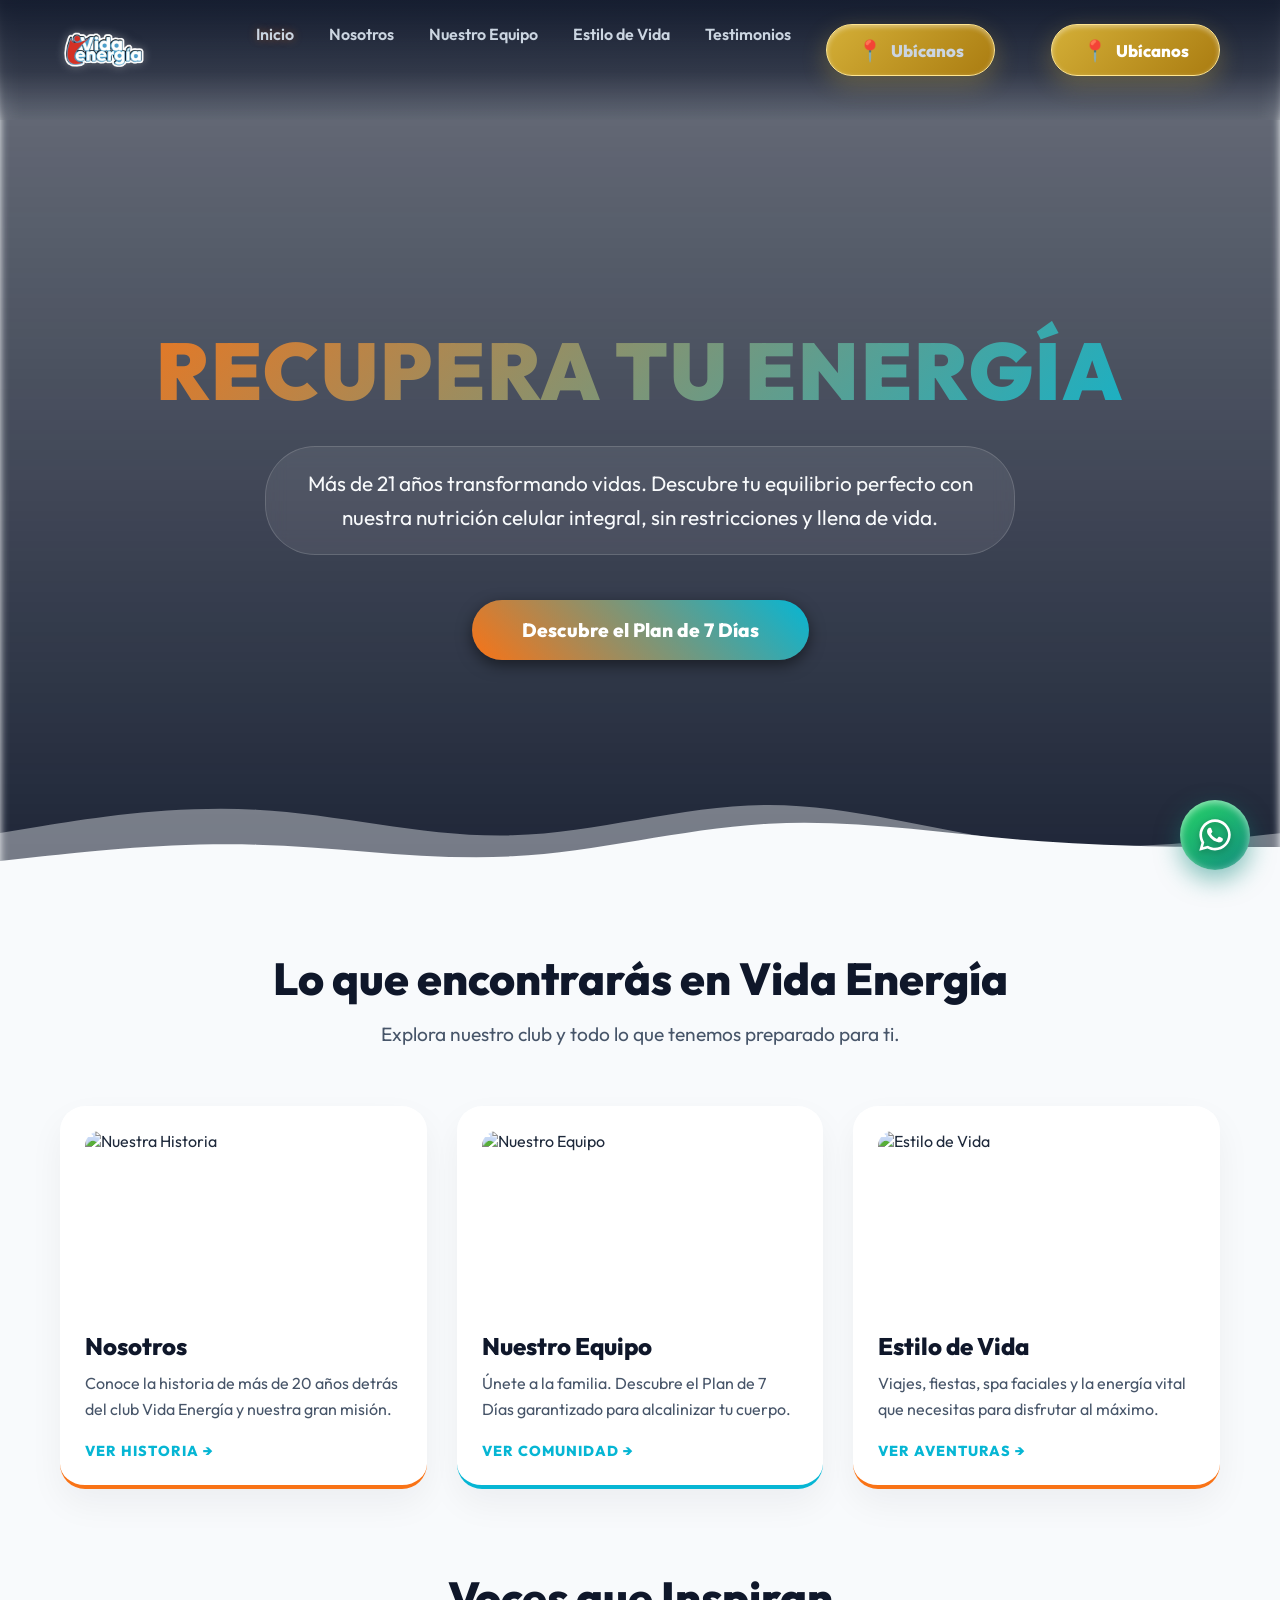
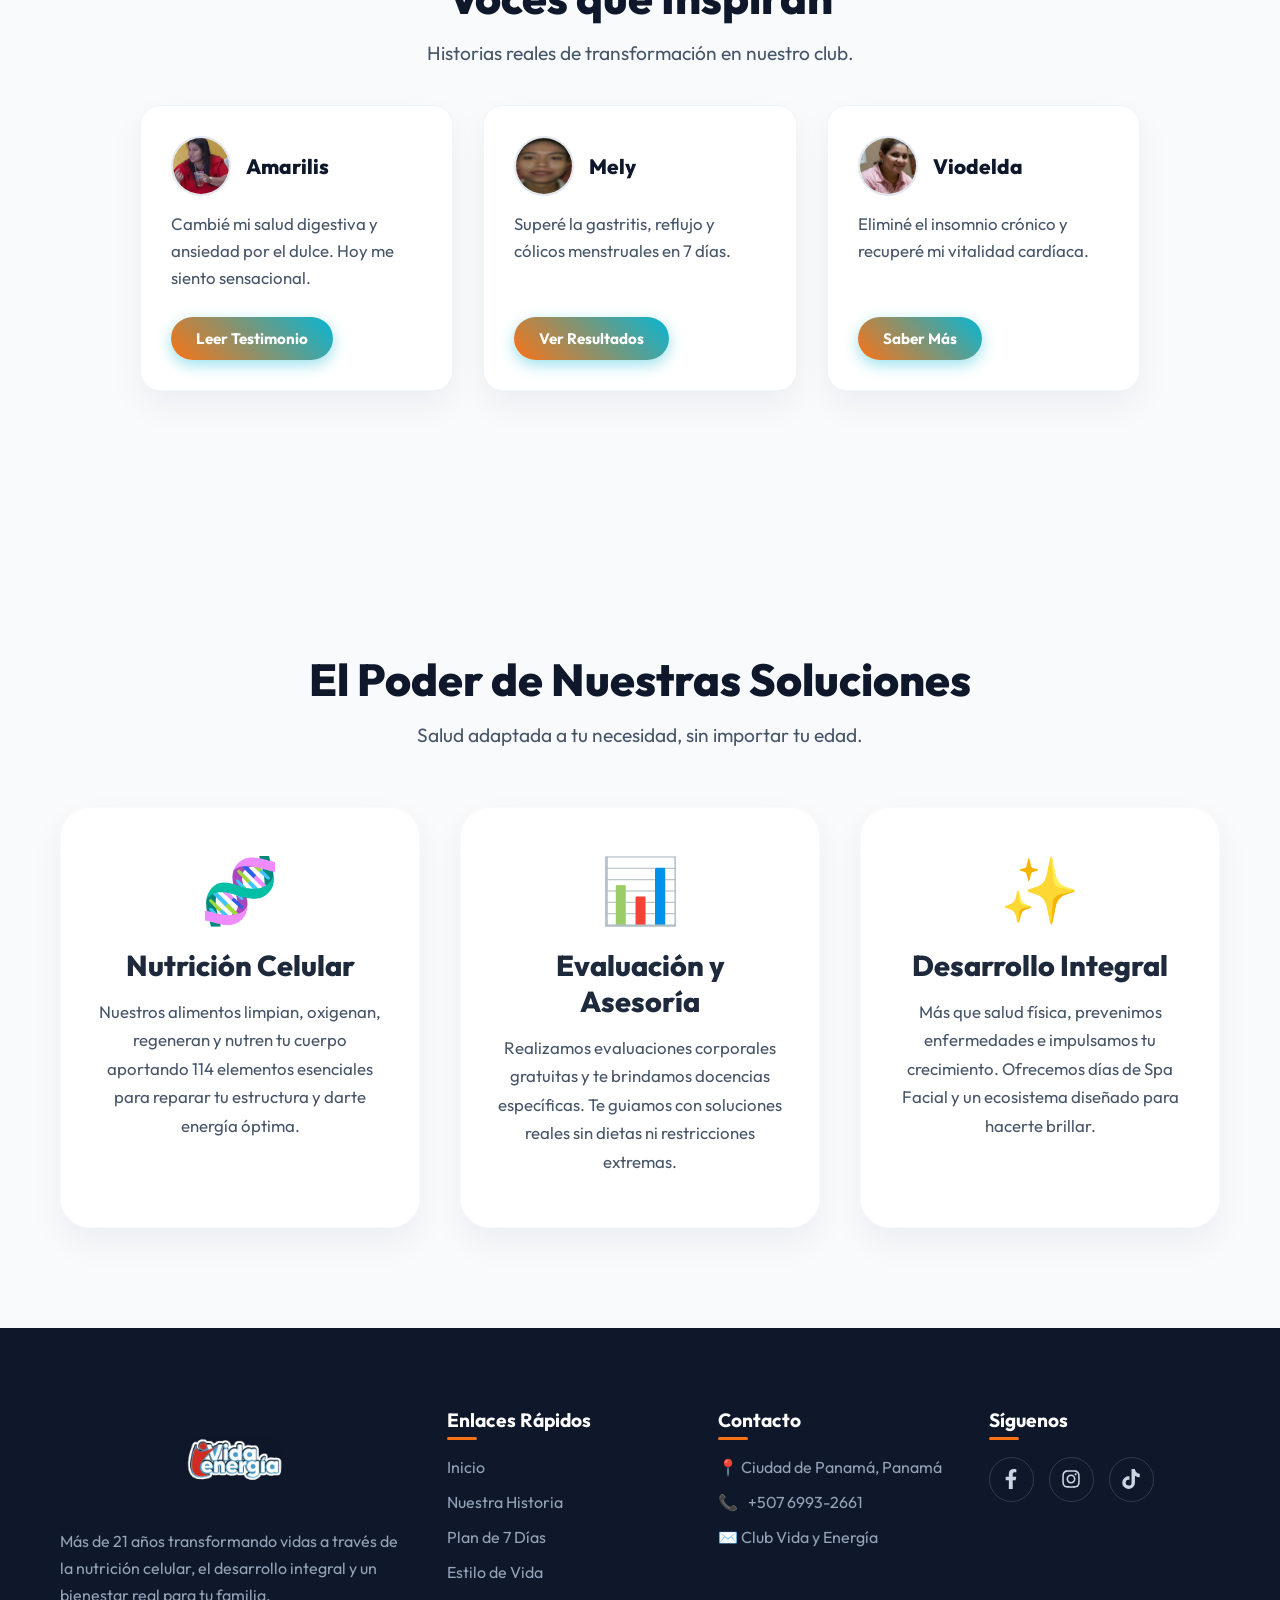
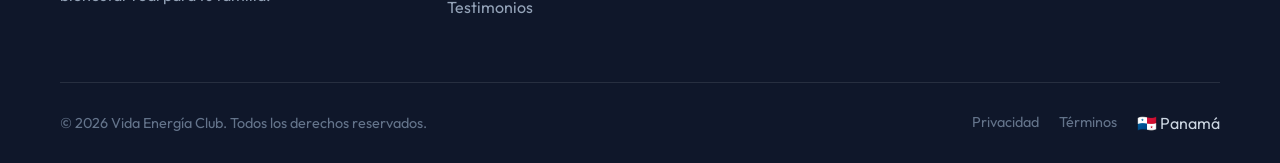
==== index.html @ af305f39 "Update index.html" ====
<!DOCTYPE html>
<html lang="es">
<head>
    <meta charset="UTF-8">
    <meta name="viewport" content="width=device-width, initial-scale=1.0">
    <title>Vida Energía | Tu Club de Bienestar</title>
    <link rel="icon" href="log.png" type="image/png">
    <link href="https://fonts.googleapis.com/css2?family=Outfit:wght@300;400;600;800;900&display=swap" rel="stylesheet">
    <link href="https://unpkg.com/aos@2.3.1/dist/aos.css" rel="stylesheet">
    <link rel="stylesheet" href="style.css">
</head>
<body>

    <div class="bubbles-container">
        <div class="bubble b-1"></div><div class="bubble b-2 coral"></div><div class="bubble b-3"></div><div class="bubble b-4"></div>
        <div class="bubble b-5 coral"></div><div class="bubble b-6"></div><div class="bubble b-7"></div><div class="bubble b-8 coral"></div>
        <div class="bubble b-9"></div><div class="bubble b-10"></div><div class="bubble b-11"></div><div class="bubble b-12 coral"></div>
    </div>

    <header data-aos="fade-down" data-aos-duration="800">
        <div class="container nav-wrapper">
            <div class="logo"><a href="index.html"><img src="log.png" alt="Vida Energía Logo"></a></div>
            
            <div class="hamburger-icon" id="hamburger-icon">
                <span></span>
                <span></span>
                <span></span>
            </div>

            <ul class="nav-links" id="nav-links">
                <li><a href="index.html" class="active-link">Inicio</a></li>
                <li><a href="nosotros.html">Nosotros</a></li>
                <li><a href="equipo.html">Nuestro Equipo</a></li>
                <li><a href="estilo-vida.html">Estilo de Vida</a></li>
                <li><a href="testimonios.html">Testimonios</a></li>
                
                <li class="ubicanos-mobile-item">
                    <a href="https://www.google.com/maps/search/?api=1&query=8.972268871128382,-79.53579805791989" class="btn-premium-map" target="_blank"><span class="pin-icon">📍</span> Ubícanos</a>
                </li>
            </ul>
            
            <div class="ubicanos-desktop-wrapper">
                <a href="https://www.google.com/maps/search/?api=1&query=8.972268871128382,-79.53579805791989" class="btn-premium-map" target="_blank"><span class="pin-icon">📍</span> Ubícanos</a>
            </div>
        </div>
    </header>

    <section class="hero">
        <div class="hero-bg bg-index"></div> 
        <div class="container" style="position: relative; z-index: 10;">
            <h1 data-aos="zoom-in" data-aos-duration="1200">Recupera Tu <span>Energía</span></h1>
            <p class="hero-subtitle">Más de 21 años transformando vidas. Descubre tu equilibrio perfecto con nuestra nutrición celular integral, sin restricciones y llena de vida.</p>
            <a href="equipo.html#plan-7-dias" class="btn-main" data-aos="fade-up" data-aos-delay="400">Descubre el Plan de 7 Días</a>
        </div>
        <div class="wave-divider">
            <svg viewBox="0 0 1440 320" preserveAspectRatio="none"><path fill="rgba(248, 250, 252, 0.4)" d="M0,160L48,144C96,128,192,96,288,106.7C384,117,480,171,576,165.3C672,160,768,96,864,96C960,96,1056,160,1152,181.3C1248,203,1344,181,1392,170.7L1440,160L1440,320L1392,320C1344,320,1248,320,1152,320C1056,320,960,320,864,320C768,320,672,320,576,320C480,320,384,320,288,320C192,320,96,320,48,320L0,320Z"></path><path class="wave-solid" d="M0,224L48,213.3C96,203,192,181,288,186.7C384,192,480,224,576,213.3C672,203,768,149,864,138.7C960,128,1056,160,1152,176C1248,192,1344,192,1392,192L1440,192L1440,320L1392,320C1344,320,1248,320,1152,320C1056,320,960,320,864,320C768,320,672,320,576,320C480,320,384,320,288,320C192,320,96,320,48,320L0,320Z"></path></svg>
        </div>
    </section>

    <section class="section-p content-layer watermark-section watermark-spa" style="padding-top: 50px;">
        <div class="container text-center">
            <h2 data-aos="fade-up" class="section-title">Lo que encontrarás en Vida Energía</h2>
            <p data-aos="fade-up" class="section-subtitle">Explora nuestro club y todo lo que tenemos preparado para ti.</p>
            
            <div class="previas-grid">
                <div class="previa-card" data-aos="fade-up" data-aos-delay="200">
                    <img src="https://images.unsplash.com/photo-1522071820081-009f0129c71c?q=80&w=600&auto=format&fit=crop" alt="Nuestra Historia">
                    <h3>Nosotros</h3>
                    <p>Conoce la historia de más de 20 años detrás del club Vida Energía y nuestra gran misión.</p>
                    <a href="nosotros.html">Ver Historia →</a>
                </div>
                <div class="previa-card" data-aos="fade-up" data-aos-delay="300">
                    <img src="https://images.unsplash.com/photo-1544367567-0f2fcb009e0b?q=80&w=600&auto=format&fit=crop" alt="Nuestro Equipo">
                    <h3>Nuestro Equipo</h3>
                    <p>Únete a la familia. Descubre el Plan de 7 Días garantizado para alcalinizar tu cuerpo.</p>
                    <a href="equipo.html">Ver Comunidad →</a>
                </div>
                <div class="previa-card" data-aos="fade-up" data-aos-delay="400">
                    <img src="https://images.unsplash.com/photo-1533130061792-64b345e4a833?q=80&w=600&auto=format&fit=crop" alt="Estilo de Vida">
                    <h3>Estilo de Vida</h3>
                    <p>Viajes, fiestas, spa faciales y la energía vital que necesitas para disfrutar al máximo.</p>
                    <a href="estilo-vida.html">Ver Aventuras →</a>
                </div>
            </div> 
            
            <div class="voces-section" style="margin-top: 80px;">
                <h2 data-aos="fade-up" class="section-title">Voces que Inspiran</h2>
                <p data-aos="fade-up" class="section-subtitle" style="margin-bottom: 40px;">Historias reales de transformación en nuestro club.</p>
                
                <div class="voces-grid">
                    <div class="voz-card" data-aos="fade-up" data-aos-delay="100">
                        <div class="voz-header">
                            <img src="Img/MareAnte.jpg" alt="Amarilis" class="voz-avatar">
                            <h4 class="voz-name">Amarilis</h4>
                        </div>
                        <p class="voz-quote">Cambié mi salud digestiva y ansiedad por el dulce. Hoy me siento sensacional.</p>
                        <a href="testimonios.html" class="btn-gradient">Leer Testimonio</a>
                    </div>

                    <div class="voz-card" data-aos="fade-up" data-aos-delay="200">
                        <div class="voz-header">
                            <img src="Img/MelyAnte.jpg" alt="Mely" class="voz-avatar">
                            <h4 class="voz-name">Mely</h4>
                        </div>
                        <p class="voz-quote">Superé la gastritis, reflujo y cólicos menstruales en 7 días.</p>
                        <a href="testimonios.html" class="btn-gradient">Ver Resultados</a>
                    </div>

                    <div class="voz-card" data-aos="fade-up" data-aos-delay="300">
                        <div class="voz-header">
                            <img src="Img/VioAnte.jpg" alt="Viodelda" class="voz-avatar">
                            <h4 class="voz-name">Viodelda</h4>
                        </div>
                        <p class="voz-quote">Eliminé el insomnio crónico y recuperé mi vitalidad cardíaca.</p>
                        <a href="testimonios.html" class="btn-gradient">Saber Más</a>
                    </div>
                </div>
            </div>
        </div>
    </section>

    <section id="servicios" class="section-p content-layer watermark-section watermark-community">
        <div class="container text-center">
            <h2 data-aos="fade-up" class="section-title">El Poder de Nuestras Soluciones</h2>
            <p data-aos="fade-up" class="section-subtitle">Salud adaptada a tu necesidad, sin importar tu edad.</p>
            <div class="services-grid">
                <div class="service-card" data-aos="fade-up" data-aos-delay="200"><div class="service-icon">🧬</div><h3>Nutrición Celular</h3><p>Nuestros alimentos limpian, oxigenan, regeneran y nutren tu cuerpo aportando 114 elementos esenciales para reparar tu estructura y darte energía óptima.</p></div>
                <div class="service-card" data-aos="fade-up" data-aos-delay="300"><div class="service-icon">📊</div><h3>Evaluación y Asesoría</h3><p>Realizamos evaluaciones corporales gratuitas y te brindamos docencias específicas. Te guiamos con soluciones reales sin dietas ni restricciones extremas.</p></div>
                <div class="service-card" data-aos="fade-up" data-aos-delay="400"><div class="service-icon">✨</div><h3>Desarrollo Integral</h3><p>Más que salud física, prevenimos enfermedades e impulsamos tu crecimiento. Ofrecemos días de Spa Facial y un ecosistema diseñado para hacerte brillar.</p></div>
            </div>
        </div>
    </section>

    <a href="https://wa.me/50769932661" class="whatsapp-float" target="_blank"><svg xmlns="http://www.w3.org/2000/svg" viewBox="0 0 448 512"><path d="M380.9 97.1C339 55.1 283.2 32 223.9 32c-122.4 0-222 99.6-222 222 0 39.1 10.2 77.3 29.6 111L0 480l117.7-30.9c32.4 17.7 68.9 27 106.1 27h.1c122.3 0 224.1-99.6 224.1-222 0-59.3-25.2-115-67.1-157zm-157 341.6c-33.2 0-65.7-8.9-94-25.7l-6.7-4-69.8 18.3L72 359.2l-4.4-7c-18.5-29.4-28.2-63.3-28.2-98.2 0-101.7 82.8-184.5 184.6-184.5 49.3 0 95.6 19.2 130.4 54.1 34.8 34.9 56.2 81.2 56.1 130.5 0 101.8-84.9 184.6-186.6 184.6zm101.2-138.2c-5.5-2.8-32.8-16.2-37.9-18-5.1-1.9-8.8-2.8-12.5 2.8-3.7 5.6-14.3 18-17.6 21.8-3.2 3.7-6.5 4.2-12 1.4-32.6-16.3-54-29.1-75.5-66-5.7-9.8 5.7-9.1 16.3-30.3 1.8-3.7 .9-6.9-.5-9.7-1.4-2.8-12.5-30.1-17.1-41.2-4.5-10.8-9.1-9.3-12.5-9.5-3.2-.2-6.9-.2-10.6-.2-3.7 0-9.7 1.4-14.8 6.9-5.1 5.6-19.4 19-19.4 46.3s19.9 53.7 22.7 57.4c2.8 3.7 39.1 59.7 94.8 83.8 35.2 15.2 49 16.5 66.6 13.9 10.7-1.6 32.8-13.4 37.4-26.4 4.6-13 4.6-24.1 3.2-26.4-1.3-2.5-5-3.9-10.5-6.6z"/></svg></a>
    
    <footer class="footer-premium">
        <div class="container">
            <div class="footer-grid">
                <div class="footer-brand"><img src="log.png" alt="Vida Energía Logo" class="footer-logo"><p>Más de 21 años transformando vidas a través de la nutrición celular, el desarrollo integral y un bienestar real para tu familia.</p></div>
                <div class="footer-links"><h4>Enlaces Rápidos</h4><ul><li><a href="index.html">Inicio</a></li><li><a href="nosotros.html">Nuestra Historia</a></li><li><a href="equipo.html">Plan de 7 Días</a></li><li><a href="estilo-vida.html">Estilo de Vida</a></li><li><a href="testimonios.html">Testimonios</a></li></ul></div>
                <div class="footer-contact"><h4>Contacto</h4><p>📍 Ciudad de Panamá, Panamá</p><p>📞 <a href="https://wa.me/50769932661" target="_blank">+507 6993-2661</a></p><p>✉️ Club Vida y Energía</p></div>
                <div class="footer-socials"><h4>Síguenos</h4>
                    <div class="social-container-mini">
                        <a href="https://www.facebook.com/profile.php?id=61579471792178" target="_blank" class="social-btn fb"><svg viewBox="0 0 320 512"><path d="M279.14 288l14.22-92.66h-88.91v-60.13c0-25.35 12.42-50.06 52.24-50.06h40.42V6.26S260.43 0 225.36 0c-73.22 0-121.08 44.38-121.08 124.72v70.62H22.89V288h81.39v224h100.17V288z"/></svg></a>
                        <a href="https://www.instagram.com/vidayenergiapty/" target="_blank" class="social-btn ig"><svg viewBox="0 0 448 512"><path d="M224.1 141c-63.6 0-114.9 51.3-114.9 114.9s51.3 114.9 114.9 114.9S339 319.5 339 255.9 287.7 141 224.1 141zm0 189.6c-41.1 0-74.7-33.5-74.7-74.7s33.5-74.7 74.7-74.7 74.7 33.5 74.7 74.7-33.6 74.7-74.7 74.7zm146.4-194.3c0 14.9-12 26.8-26.8 26.8-14.9 0-26.8-12-26.8-26.8s12-26.8 26.8-26.8 26.8 12 26.8 26.8zm76.1 27.2c-1.7-35.9-9.9-67.7-36.2-93.9-26.2-26.2-58-34.4-93.9-36.2-37-2.1-147.9-2.1-184.9 0-35.8 1.7-67.6 9.9-93.9 36.1s-34.4 58-36.2 93.9c-2.1 37-2.1 147.9 0 184.9 1.7 35.9 9.9 67.7 36.2 93.9s58 34.4 93.9 36.2c37 2.1 147.9 2.1 184.9 0 35.9-1.7 67.7-9.9 93.9-36.2 26.2-26.2 34.4-58 36.2-93.9 2.1-37 2.1-147.8 0-184.8zM398.8 388c-7.8 19.6-22.9 34.7-42.6 42.6-29.5 11.7-99.5 9-132.1 9s-102.7 2.6-132.1-9c-19.6-7.8-34.7-22.9-42.6-42.6-11.7-29.5-9-99.5-9-132.1s-2.6-102.7 9-132.1c7.8-19.6 22.9-34.7 42.6-42.6 29.5-11.7 99.5-9 132.1-9s102.7-2.6 132.1 9c19.6 7.8 34.7 22.9 42.6 42.6 11.7 29.5 9 99.5 9 132.1s2.7 102.7-9 132.1z"/></svg></a>
                        <a href="https://www.tiktok.com/@vida.y.energa?_r=1&_t=ZS-94f0y4UGZuC" target="_blank" class="social-btn tt"><svg viewBox="0 0 448 512"><path d="M448 209.9a210.1 210.1 0 0 1 -122.8-39.3V349.4A162.6 162.6 0 1 1 185 188.3V278.2a74.6 74.6 0 1 0 52.2 71.2V0l88 0a121.2 121.2 0 0 0 1.9 22.2h0A122.2 122.2 0 0 0 381 102.4a121.4 121.4 0 0 0 67 20.1z"/></svg></a>
                    </div>
                </div>
            </div>
            <div class="footer-bottom"><p>© 2026 Vida Energía Club. Todos los derechos reservados.</p><div class="footer-bottom-links"><a href="#">Privacidad</a><a href="#">Términos</a><span>🇵🇦 Panamá</span></div></div>
        </div>
    </footer>
    <script src="https://unpkg.com/aos@2.3.1/dist/aos.js"></script><script> AOS.init({ once: false, offset: 50, duration: 600, easing: 'ease-out-cubic' }); </script>
    
    <script>
        const hamburger = document.getElementById('hamburger-icon');
        const navLinks = document.getElementById('nav-links');
        if(hamburger && navLinks) {
            hamburger.addEventListener('click', () => {
                navLinks.classList.toggle('active');
                hamburger.classList.toggle('toggle');
            });
        }
    </script>
</body>
</html>
---- style.css ----
/* VARIABLES PREMIUM */
:root {
    --brand-red: #F97316; 
    --brand-blue: #06B6D4; 
    --dark-bg: #0F172A; 
    --text-main: #1E293B; 
    --text-light: #475569; 
    --bg-soft: #F8FAFC; 
    --shadow-card: 0 15px 35px rgba(15, 23, 42, 0.05); 
}

* { margin: 0; padding: 0; box-sizing: border-box; font-family: 'Outfit', sans-serif; }
body { color: var(--text-main); background-color: var(--bg-soft); overflow-x: hidden; position: relative; }
a { text-decoration: none; transition: 0.3s ease; }

.container { max-width: 1200px; margin: 0 auto; padding: 0 20px; width: 100%; }
.section-p { padding: 100px 0; }
.text-center { text-align: center; }

/* HEADER ATMOSFÉRICO */
header { background: linear-gradient(to bottom, rgba(15, 23, 42, 0.95) 0%, rgba(15, 23, 42, 0.6) 60%, transparent 100%); backdrop-filter: blur(8px); position: fixed; top: 0; width: 100%; z-index: 1000; border: none; padding-bottom: 20px; }
.nav-wrapper { display: flex; justify-content: space-between; align-items: center; height: 100px; } 
.logo img { height: 85px; object-fit: contain; filter: drop-shadow(0px 0px 5px rgba(255,255,255,0.3)); } 
.nav-links { display: flex; gap: 35px; list-style: none; font-weight: 600; color: #cbd5e1; } 
.nav-links a { color: #cbd5e1; transition: color 0.3s; }
.nav-links a:hover, .active-link { color: var(--brand-red); text-shadow: 0 0 10px rgba(249, 115, 22, 0.4); }

/* BOTONES */
.btn-premium-map { background: linear-gradient(135deg, #D4AF37, #AA7C11, #D4AF37); background-size: 200% 200%; color: white; padding: 12px 30px; border-radius: 50px; font-weight: 800; font-size: 1.05rem; display: flex; align-items: center; gap: 8px; box-shadow: 0 8px 25px rgba(212, 175, 55, 0.3), inset 0 2px 5px rgba(255,255,255,0.4); border: 1px solid #ffe58f; transition: all 0.4s ease; animation: gold-shimmer 4s infinite alternate; }
@keyframes gold-shimmer { 0% { background-position: 0% 50%; } 100% { background-position: 100% 50%; } }
.btn-premium-map:hover { transform: scale(1.05) translateY(-3px); box-shadow: 0 15px 35px rgba(212, 175, 55, 0.5), inset 0 2px 5px rgba(255,255,255,0.6); }
.pin-icon { font-size: 1.3rem; animation: bounce-pin 1.5s infinite ease-in-out; }
@keyframes bounce-pin { 0%, 100% { transform: translateY(0); } 50% { transform: translateY(-4px); } }

.btn-main { padding: 18px 50px; background: linear-gradient(45deg, var(--brand-red), var(--brand-blue)); border: none; border-radius: 50px; color: white; font-size: 1.2rem; font-weight: 800; transition: all 0.4s ease; box-shadow: 0 5px 15px rgba(0,0,0,0.5); display: inline-block; cursor: pointer; }
.btn-main:hover { transform: scale(1.1) translateY(-5px); box-shadow: 0 10px 30px rgba(249, 115, 22, 0.5); letter-spacing: 1px; }

/* HERO FULL SCREEN (100VH) */
.hero { position: relative; min-height: 100vh; overflow: hidden; display: flex; flex-direction: column; justify-content: center; align-items: center; text-align: center; padding: 20px; padding-top: 100px; }
.hero-bg { position: absolute; top: -15px; left: -15px; width: calc(100% + 30px); height: calc(100% + 30px); z-index: 2; background-size: cover; background-position: center; background-attachment: fixed; filter: blur(4px); }
.bg-index { background-image: linear-gradient(rgba(15, 23, 42, 0.6), rgba(15, 23, 42, 0.95)), url('https://images.unsplash.com/photo-1506126613408-eca07ce68773?q=80&w=2000&auto=format&fit=crop'); }
.bg-nosotros { background-image: linear-gradient(rgba(15, 23, 42, 0.75), rgba(15, 23, 42, 0.95)), url('https://images.unsplash.com/photo-1522071820081-009f0129c71c?q=80&w=2000&auto=format&fit=crop'); }
.bg-equipo { background-image: linear-gradient(rgba(15, 23, 42, 0.75), rgba(15, 23, 42, 0.95)), url('https://images.unsplash.com/photo-1544367567-0f2fcb009e0b?q=80&w=2000&auto=format&fit=crop'); }
.bg-testimonios { background-image: linear-gradient(rgba(15, 23, 42, 0.75), rgba(15, 23, 42, 0.95)), url('https://images.unsplash.com/photo-1511632765486-a01980e01a18?q=80&w=2000&auto=format&fit=crop'); }
.bg-estilo { background-image: linear-gradient(rgba(15, 23, 42, 0.7), rgba(15, 23, 42, 0.95)), url('https://images.unsplash.com/photo-1533130061792-64b345e4a833?q=80&w=2000&auto=format&fit=crop'); }

.wave-divider { position: absolute; bottom: -1px; left: 0; width: 100%; overflow: hidden; line-height: 0; z-index: 4; }
.wave-divider svg { position: relative; display: block; width: calc(100% + 1.3px); height: 140px; transform: translateY(2px); }
.wave-solid { fill: var(--bg-soft); }

/* ACUARIO CONTINUO */
.bubbles-container { position: fixed; top: 0; left: 0; width: 100%; height: 100%; z-index: 5; pointer-events: none; overflow: hidden; }
.bubble { position: absolute; bottom: -150px; border-radius: 50%; border: 2px solid rgba(255, 255, 255, 0.3); background: radial-gradient(circle at 30% 30%, rgba(255,255,255,0.1), transparent); box-shadow: inset 0 0 15px rgba(255,255,255,0.15); backdrop-filter: blur(2px); animation: floatUp linear infinite; }
.bubble.coral { border-color: rgba(249, 115, 22, 0.4); }
@keyframes floatUp { 0% { transform: translateY(0) translateX(0); opacity: 0; } 10% { opacity: 1; } 90% { opacity: 1; } 100% { transform: translateY(-120vh) translateX(30px); opacity: 0; } }
.b-1 { width: 90px; height: 90px; left: 10%; animation-duration: 15s; } .b-2 { width: 40px; height: 40px; left: 25%; animation-duration: 12s; animation-delay: 2s; } .b-3 { width: 120px; height: 120px; left: 75%; animation-duration: 20s; animation-delay: 5s; } .b-4 { width: 60px; height: 60px; left: 85%; animation-duration: 18s; animation-delay: 1s; } .b-5 { width: 30px; height: 30px; left: 45%; animation-duration: 10s; animation-delay: 7s; } .b-6 { width: 100px; height: 100px; left: 15%; animation-duration: 22s; animation-delay: 4s; } .b-7 { width: 50px; height: 50px; left: 60%; animation-duration: 14s; animation-delay: 9s; } .b-8 { width: 80px; height: 80px; left: 90%; animation-duration: 19s; animation-delay: 3s; } .b-9 { width: 70px; height: 70px; left: 35%; animation-duration: 16s; animation-delay: 11s; } .b-10 { width: 25px; height: 25px; left: 55%; animation-duration: 11s; animation-delay: 6s; } .b-11 { width: 110px; height: 110px; left: 5%; animation-duration: 25s; animation-delay: 13s; } .b-12 { width: 45px; height: 45px; left: 80%; animation-duration: 13s; animation-delay: 8s; }

.content-layer { position: relative; z-index: 10; }
.hero h1 { font-size: 5rem; text-transform: uppercase; letter-spacing: 2px; margin-bottom: 25px; font-weight: 900; background: linear-gradient(-45deg, #FFFFFF, #e2e8f0, var(--brand-blue), var(--brand-red)); background-size: 300% 300%; -webkit-background-clip: text; background-clip: text; color: transparent; animation: shimmer-text 6s ease infinite; }
@keyframes shimmer-text { 0% { background-position: 0% 50%; } 50% { background-position: 100% 50%; } 100% { background-position: 0% 50%; } }
.hero-subtitle { font-size: 1.3rem; color: #f8fafc; margin-bottom: 45px; max-width: 750px; margin-left: auto; margin-right: auto; background: rgba(255,255,255,0.08); padding: 20px 35px; border-radius: 50px; border: 1px solid rgba(255,255,255,0.15); backdrop-filter: blur(10px); line-height: 1.6; }

/* WATERMARKS */
.watermark-section { position: relative; overflow: hidden; }
.watermark-section::before { content: ""; position: absolute; top: 0; left: 0; right: 0; bottom: 0; background-repeat: no-repeat; background-position: center center; background-size: 60%; opacity: 0.05; z-index: 1; pointer-events: none; }
.watermark-community::before { background-image: url('Img/fondo-comunidad.png'); }
.watermark-spa::before { background-image: url('Img/fondo-spa.png'); }
.watermark-equipo::before { background-image: url('Img/fondo-equipo.png'); }
.watermark-section .container { position: relative; z-index: 15; }

/* SERVICIOS */
.section-title { font-size: 2.8rem; font-weight: 800; color: #0F172A; margin-bottom: 15px; }
.section-subtitle { font-size: 1.2rem; color: var(--text-light); margin-bottom: 60px; font-weight: 400; }
.services-grid { display: grid; grid-template-columns: repeat(auto-fit, minmax(320px, 1fr)); gap: 40px; }
.service-card { background: rgba(255, 255, 255, 0.98); border-radius: 30px; padding: 50px 35px; box-shadow: var(--shadow-card); position: relative; overflow: hidden; border: 1px solid rgba(0,0,0,0.02); transition: all 0.5s ease; }
.service-card:hover { transform: translateY(-15px); box-shadow: 0 25px 50px rgba(6, 182, 212, 0.15); border-bottom: 4px solid var(--brand-blue); }
.service-icon { font-size: 4rem; margin-bottom: 25px; transition: transform 0.5s ease; display: inline-block; line-height: 1; }
.service-card:hover .service-icon { transform: scale(1.2) rotate(5deg); }
.service-card h3 { font-size: 1.8rem; margin-bottom: 15px; color: #1E293B; font-weight: 800; }
.service-card p { color: var(--text-light); font-size: 1.05rem; line-height: 1.7; }

/* =========================================
   NUEVO: PREVISUALIZACIÓN DE PÁGINAS (INDEX)
   ========================================= */
.previas-grid { display: grid; grid-template-columns: repeat(auto-fit, minmax(280px, 1fr)); gap: 30px; margin-top: 40px; }
.previa-card { background: rgba(255, 255, 255, 0.98); border-radius: 25px; padding: 25px; box-shadow: var(--shadow-card); transition: all 0.4s ease; text-align: left; display: flex; flex-direction: column; border-bottom: 4px solid var(--brand-red); }
.previa-card:nth-child(even) { border-bottom-color: var(--brand-blue); }
.previa-card:hover { transform: translateY(-10px); box-shadow: 0 20px 40px rgba(249, 115, 22, 0.15); }
.previa-card img { width: 100%; height: 180px; object-fit: cover; border-radius: 15px; margin-bottom: 20px; transition: transform 0.4s; }
.previa-card:hover img { transform: scale(1.03); }
.previa-card h3 { font-size: 1.5rem; color: var(--dark-bg); font-weight: 800; margin-bottom: 10px; }
.previa-card p { color: var(--text-light); font-size: 1rem; line-height: 1.6; margin-bottom: 20px; flex-grow: 1; }
.previa-card a { display: inline-block; font-weight: 800; color: var(--brand-blue); text-transform: uppercase; font-size: 0.9rem; letter-spacing: 1px; transition: 0.3s; }
.previa-card a:hover { color: var(--brand-red); letter-spacing: 2px; }

/* =========================================
   NUEVO: VOCES QUE INSPIRAN (INDEX)
   ========================================= */
.voces-section { width: 100%; padding-bottom: 60px; }
.voces-grid { display: grid; grid-template-columns: repeat(auto-fit, minmax(280px, 1fr)); gap: 30px; max-width: 1000px; margin: 0 auto; }
.voz-card { background: white; border-radius: 20px; padding: 30px; box-shadow: var(--shadow-card); text-align: left; display: flex; flex-direction: column; transition: transform 0.3s; border: 1px solid #f1f5f9; }
.voz-card:hover { transform: translateY(-5px); box-shadow: 0 20px 40px rgba(0,0,0,0.08); }
.voz-header { display: flex; align-items: center; gap: 15px; margin-bottom: 15px; }
.voz-avatar { width: 60px; height: 60px; border-radius: 50%; object-fit: cover; object-position: top center; border: 2px solid #e2e8f0; }
.voz-name { font-size: 1.3rem; font-weight: 800; color: var(--dark-bg); margin: 0; }
.voz-quote { font-size: 1.05rem; color: var(--text-light); line-height: 1.6; flex-grow: 1; margin-bottom: 25px; }

/* Botón degradado estilo píldora */
.btn-gradient { display: inline-block; padding: 12px 25px; background: linear-gradient(45deg, #F97316, #06B6D4); color: white !important; font-weight: 700; font-size: 0.95rem; border-radius: 50px; text-align: center; box-shadow: 0 5px 15px rgba(6, 182, 212, 0.4); transition: all 0.3s; align-self: flex-start; }
.btn-gradient:hover { transform: scale(1.05); box-shadow: 0 8px 20px rgba(249, 115, 22, 0.5); }

/* PLAN 7 DÍAS */
.plan-7dias-card { background: white; border-radius: 30px; padding: 50px; box-shadow: 0 20px 50px rgba(6, 182, 212, 0.15); border-left: 8px solid var(--brand-blue); margin-bottom: 80px; position: relative; text-align: left; }
.plan-7dias-card h2 { font-size: 2.5rem; color: var(--dark-bg); margin: 15px 0 25px; font-weight: 900; }
.plan-7dias-card p { font-size: 1.15rem; color: var(--text-light); line-height: 1.8; margin-bottom: 20px; }
.plan-7dias-card p strong { color: var(--brand-red); font-weight: 800; }
.plan-benefits-grid { display: grid; grid-template-columns: repeat(auto-fit, minmax(280px, 1fr)); gap: 20px; margin: 30px 0; }
.benefit-item { background: var(--bg-soft); padding: 20px; border-radius: 15px; border: 1px solid #e2e8f0; font-weight: 700; color: var(--dark-bg); display: flex; align-items: center; gap: 10px; font-size: 1.05rem; }

/* TEXTOS NARRATIVOS */
.narrative-text { background: rgba(255, 255, 255, 0.9); padding: 50px; border-radius: 30px; box-shadow: var(--shadow-card); }
.narrative-text p { font-size: 1.2rem; color: var(--text-light); line-height: 1.8; margin-bottom: 25px; }
.narrative-text blockquote { font-size: 1.6rem; color: var(--brand-red); font-weight: 800; text-align: center; border-left: 5px solid var(--brand-red); padding-left: 20px; margin: 40px auto; max-width: 80%; }

/* GALERÍA DE VIDEOS */
.video-grid { display: grid; grid-template-columns: 1fr 1fr; gap: 40px; margin-top: 40px; }
.video-wrapper { background: white; border-radius: 30px; overflow: hidden; box-shadow: var(--shadow-card); border-bottom: 5px solid var(--brand-blue); transition: transform 0.4s ease; }
.video-wrapper:hover { transform: translateY(-10px); box-shadow: 0 20px 40px rgba(6, 182, 212, 0.2); }
.video-wrapper:nth-child(even) { border-bottom-color: var(--brand-red); }
.video-wrapper video, .video-wrapper iframe { width: 100%; height: 350px; object-fit: cover; display: block; border: none; background-color: #0F172A; }
.video-info { padding: 30px; text-align: left; }
.video-info h3 { font-size: 1.5rem; color: var(--dark-bg); margin-bottom: 10px; font-weight: 800;}
.video-info p { color: var(--text-light); font-size: 1.05rem; line-height: 1.6;}

/* TESTIMONIOS Y FOTOS */
.testimonials-list { display: flex; flex-direction: column; gap: 60px; max-width: 1000px; margin: 0 auto; }
.testimonial-horizontal-card { background: white; border-radius: 30px; padding: 60px; box-shadow: var(--shadow-card); border-top: 5px solid var(--brand-blue); position: relative; }
.testimonial-horizontal-card:nth-child(even) { border-top-color: var(--brand-red); }
.testi-text-content { margin-bottom: 30px; }
.testi-text-content h3 { font-size: 2.2rem; color: var(--dark-bg); margin: 15px 0 10px; font-weight: 900;}
.testi-text-content .quote { font-size: 1.15rem; color: var(--text-light); line-height: 1.8; font-style: italic; }
.badge { background: rgba(249, 115, 22, 0.1); color: var(--brand-red); padding: 8px 20px; border-radius: 30px; font-weight: 800; font-size: 0.9rem; text-transform: uppercase; letter-spacing: 1px; display: inline-block; margin-bottom: 10px;}

.testi-images-2 { display: grid; grid-template-columns: 1fr 1fr; gap: 30px; }
.photo-wrapper { position: relative; overflow: hidden; border-radius: 20px; box-shadow: 0 10px 25px rgba(0,0,0,0.1); }
.photo-label { position: absolute; top: 15px; left: 15px; background: rgba(255,255,255,0.95); color: var(--dark-bg); padding: 6px 18px; border-radius: 20px; font-weight: 800; font-size: 0.85rem; z-index: 2; box-shadow: 0 4px 10px rgba(0,0,0,0.15); text-transform: uppercase; }

.img-testi { display: block; width: 100%; max-width: 100%; height: 500px; object-fit: cover; object-position: top center; transition: transform 0.4s ease, filter 0.4s ease; }
.img-testi:hover { transform: scale(1.03); filter: contrast(1.05); }

.couple-text-grid { display: grid; grid-template-columns: 1fr 1fr; gap: 40px; }
.couple-text-grid .testi-text-content { display: flex; flex-direction: column; height: 100%; margin-bottom: 0; }
.couple-text-grid .testi-text-content .quote { flex-grow: 1; margin-bottom: 30px; }
.img-testi-wide { display: block; width: 100%; max-width: 100%; height: 600px; object-fit: cover; object-position: top center; transition: transform 0.4s ease, filter 0.4s ease; }
.img-testi-wide:hover { transform: scale(1.03); filter: contrast(1.05); }


/* DESPLEGABLES */
.mystery-card { background: white; border-radius: 20px; margin-bottom: 20px; box-shadow: var(--shadow-card); overflow: hidden; border-left: 5px solid var(--brand-blue); transition: all 0.4s cubic-bezier(0.175, 0.885, 0.32, 1.275); }
.mystery-card:hover { transform: translateX(10px); box-shadow: 0 15px 40px rgba(6, 182, 212, 0.2); }
.mystery-card[open] { border-left-color: var(--brand-red); background: #fffcfb; }
.mystery-card summary { padding: 25px; font-size: 1.3rem; font-weight: 800; color: var(--dark-bg); cursor: pointer; list-style: none; display: flex; justify-content: space-between; align-items: center; }
.mystery-card summary::-webkit-details-marker { display: none; }
.icon-plus { color: var(--brand-red); font-size: 1.5rem; transition: transform 0.3s ease; }
.mystery-card[open] summary .icon-plus { transform: rotate(45deg); color: var(--text-light); } 
.card-content { padding: 0 25px 25px; color: var(--text-light); font-size: 1.1rem; line-height: 1.7; text-align: left; animation: fadeInDown 0.5s ease-out; }

/* FOOTER CORPORATIVO Y SOCIALES */
.footer-premium { background-color: var(--dark-bg); color: #cbd5e1; padding: 80px 20px 30px; position: relative; z-index: 20; font-family: 'Outfit', sans-serif; }
.footer-grid { display: grid; grid-template-columns: 1.5fr 1fr 1fr 1fr; gap: 40px; margin-bottom: 50px; text-align: left; }
.footer-logo { height: 100px; width: 100px; border-radius: 50%; display: block; margin: 0 auto 20px auto; filter: none; }
.footer-brand p { font-size: 1rem; line-height: 1.7; color: #94a3b8; }
.footer-premium h4 { color: white; font-size: 1.2rem; font-weight: 700; margin-bottom: 25px; position: relative; display: inline-block; }
.footer-premium h4::after { content: ''; position: absolute; left: 0; bottom: -8px; width: 30px; height: 3px; background: var(--brand-red); border-radius: 5px; }

.footer-links ul { list-style: none; padding: 0; }
.footer-links li { margin-bottom: 15px; }
.footer-links a { color: #94a3b8; transition: all 0.3s ease; font-size: 1rem; display: inline-block; }
.footer-links a:hover { color: var(--brand-blue); transform: translateX(5px); }

.footer-contact p { margin-bottom: 15px; font-size: 1rem; color: #94a3b8; display: flex; align-items: center; gap: 10px; }
.footer-contact a { color: #94a3b8; transition: 0.3s; }
.footer-contact a:hover { color: var(--brand-blue); }

.social-container-mini { display: flex; gap: 15px; }
.social-btn { width: 45px; height: 45px; border-radius: 50%; border: 1px solid rgba(255,255,255,0.15); display: flex; align-items: center; justify-content: center; background: transparent; color: #cbd5e1; transition: all 0.4s cubic-bezier(0.175, 0.885, 0.32, 1.275); text-decoration: none; }
.social-btn svg { width: 20px; height: 20px; fill: currentColor; transition: all 0.4s ease; }
.social-btn.fb:hover { background: #1877F2; color: white; border-color: #1877F2; transform: translateY(-5px); box-shadow: 0 10px 20px rgba(24, 119, 242, 0.5); }
.social-btn.ig:hover { background: linear-gradient(45deg, #f09433 0%, #e6683c 25%, #dc2743 50%, #cc2366 75%, #bc1888 100%); color: white; border-color: transparent; transform: translateY(-5px); box-shadow: 0 10px 20px rgba(220, 39, 67, 0.5); }
.social-btn.tt:hover { background: white; color: black; border-color: white; transform: translateY(-5px); box-shadow: 0 10px 25px rgba(255, 255, 255, 0.6); }

.footer-bottom { border-top: 1px solid rgba(255,255,255,0.1); padding-top: 30px; display: flex; justify-content: space-between; align-items: center; flex-wrap: wrap; gap: 20px; }
.footer-bottom p { color: #64748b; font-size: 0.9rem; }
.footer-bottom-links { display: flex; gap: 20px; }
.footer-bottom-links a { color: #64748b; font-size: 0.9rem; transition: 0.3s; }
.footer-bottom-links a:hover { color: white; }

/* WHATSAPP PREMIUM 3D */
.whatsapp-float { position: fixed; bottom: 30px; right: 30px; background: linear-gradient(145deg, #25D366, #128C7E); color: white; width: 70px; height: 70px; border-radius: 50%; display: flex; align-items: center; justify-content: center; z-index: 1000; transition: all 0.4s cubic-bezier(0.175, 0.885, 0.32, 1.275); border: none; box-shadow: 0 10px 25px rgba(18, 140, 126, 0.5), inset 0 2px 8px rgba(255, 255, 255, 0.6); animation: wa-glow 3s infinite alternate; }
.whatsapp-float svg { width: 36px; height: 36px; fill: white; transition: all 0.4s; filter: drop-shadow(0 2px 3px rgba(0,0,0,0.3)); }
.whatsapp-float:hover { transform: translateY(-5px) scale(1.1); background: linear-gradient(145deg, #28E16D, #149D8D); box-shadow: 0 15px 35px rgba(37, 211, 102, 0.7), inset 0 4px 12px rgba(255, 255, 255, 0.8); }
@keyframes wa-glow { 0% { box-shadow: 0 10px 20px rgba(18, 140, 126, 0.4), inset 0 2px 5px rgba(255, 255, 255, 0.4); } 100% { box-shadow: 0 15px 40px rgba(37, 211, 102, 0.8), inset 0 4px 12px rgba(255, 255, 255, 0.7); } }

/* OPTIMIZACIÓN ESTRICTA PARA CELULARES */
@media (max-width: 768px) { 
    .hero h1 { font-size: 3rem; } .nav-links { display: none; } .services-grid { grid-template-columns: 1fr; } 
    .watermark-section::before { background-size: 100%; opacity: 0.03; }
    
    .previas-grid { grid-template-columns: 1fr; }
    .voces-grid { grid-template-columns: 1fr; }
    .cinematic-carousel-container { grid-template-columns: 1fr; }
    
    .video-grid { grid-template-columns: 1fr; } .video-wrapper video, .video-wrapper iframe { height: 250px; }
    .plan-7dias-card { padding: 30px; } .plan-7dias-card h2 { font-size: 2rem; }
    .testimonial-horizontal-card { padding: 30px; } .testi-images-2 { grid-template-columns: 1fr; } .img-testi { height: 450px; } .img-testi-wide { height: 450px; } .couple-text-grid { grid-template-columns: 1fr; gap: 40px; }
    .narrative-text { padding: 30px; } .narrative-text blockquote { max-width: 100%; font-size: 1.3rem; } 
    .bubble { border-width: 1px; } .b-1 { width: 50px; height: 50px; } 
    
    /* Footer en móvil */
    .footer-premium { padding-bottom: 100px; } .footer-grid { grid-template-columns: 1fr; gap: 30px; text-align: center; } .footer-premium h4::after { left: 50%; transform: translateX(-50%); } .footer-contact p { justify-content: center; } .social-container-mini { justify-content: center; } .footer-bottom { flex-direction: column; text-align: center; justify-content: center; } .footer-bottom-links { justify-content: center; flex-wrap: wrap; }
    .whatsapp-float { width: 60px; height: 60px; bottom: 20px; right: 20px; } .whatsapp-float svg { width: 32px; height: 32px; } 
}
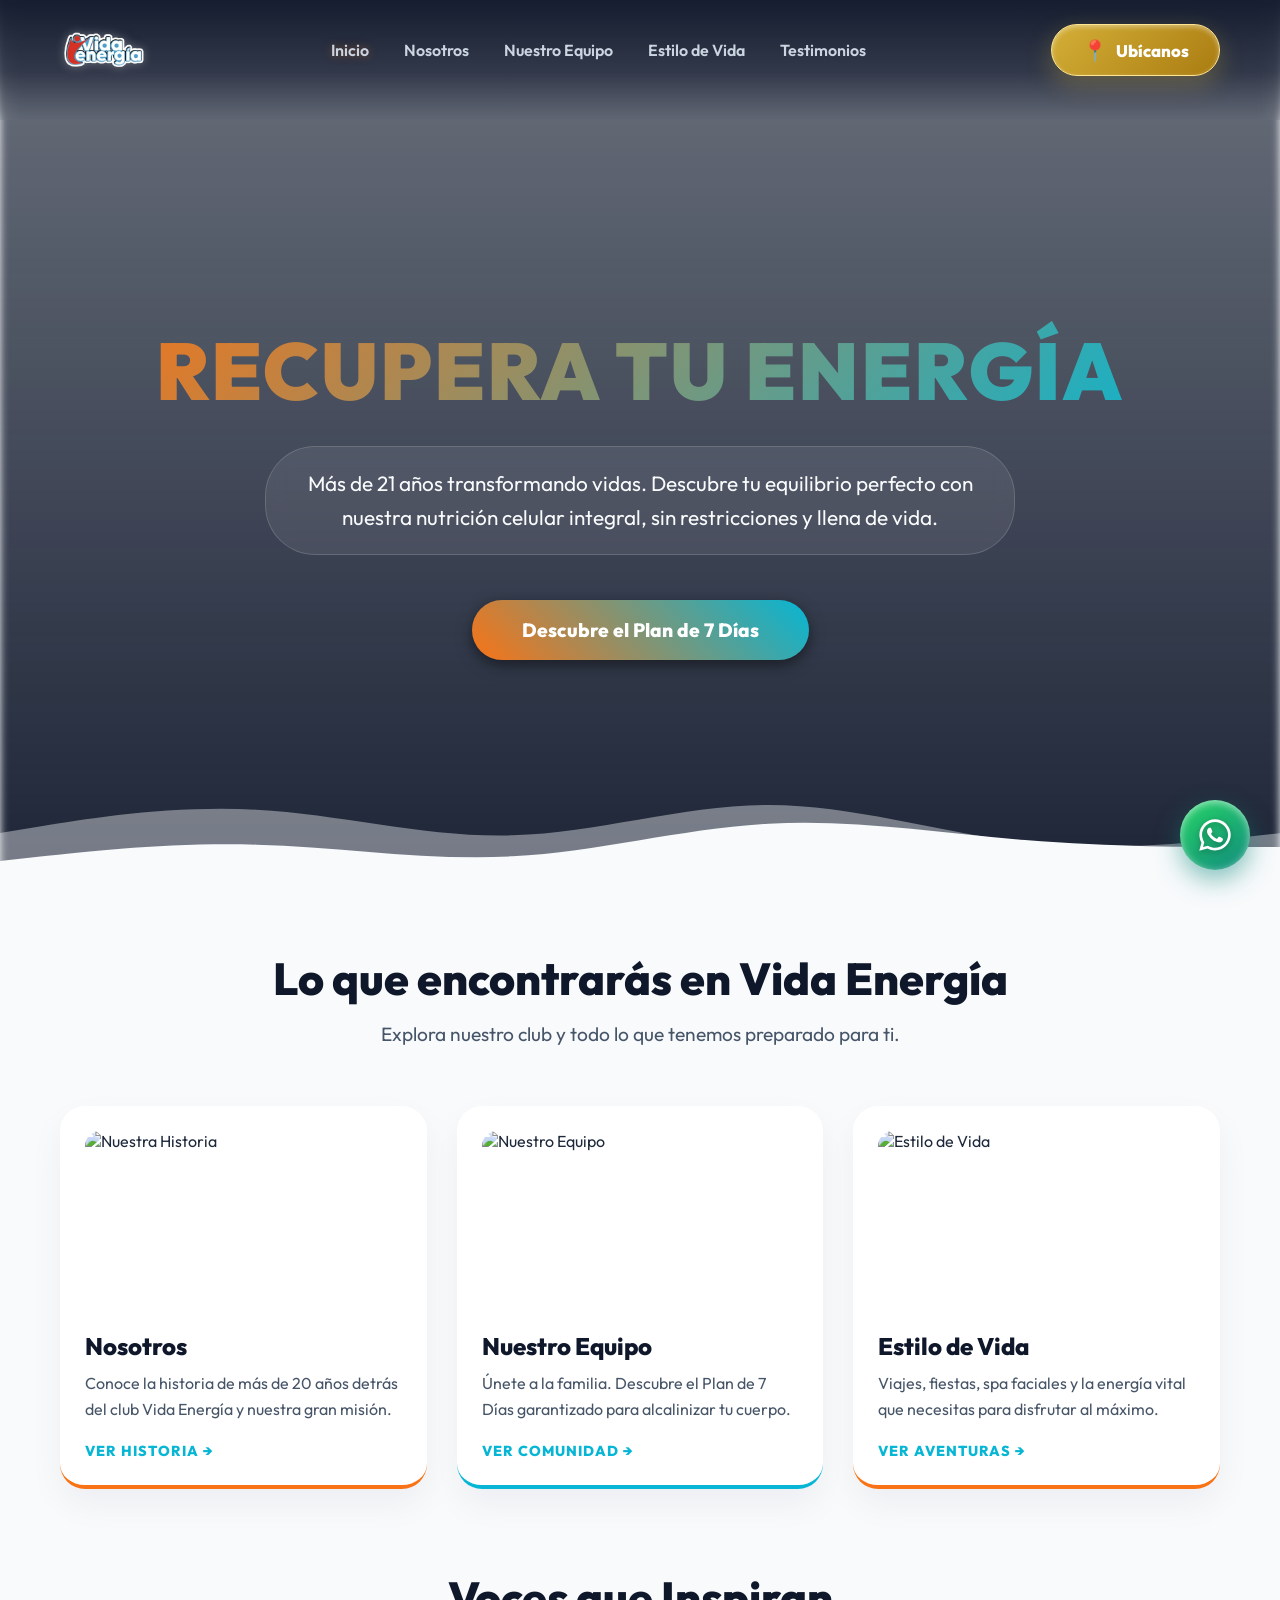
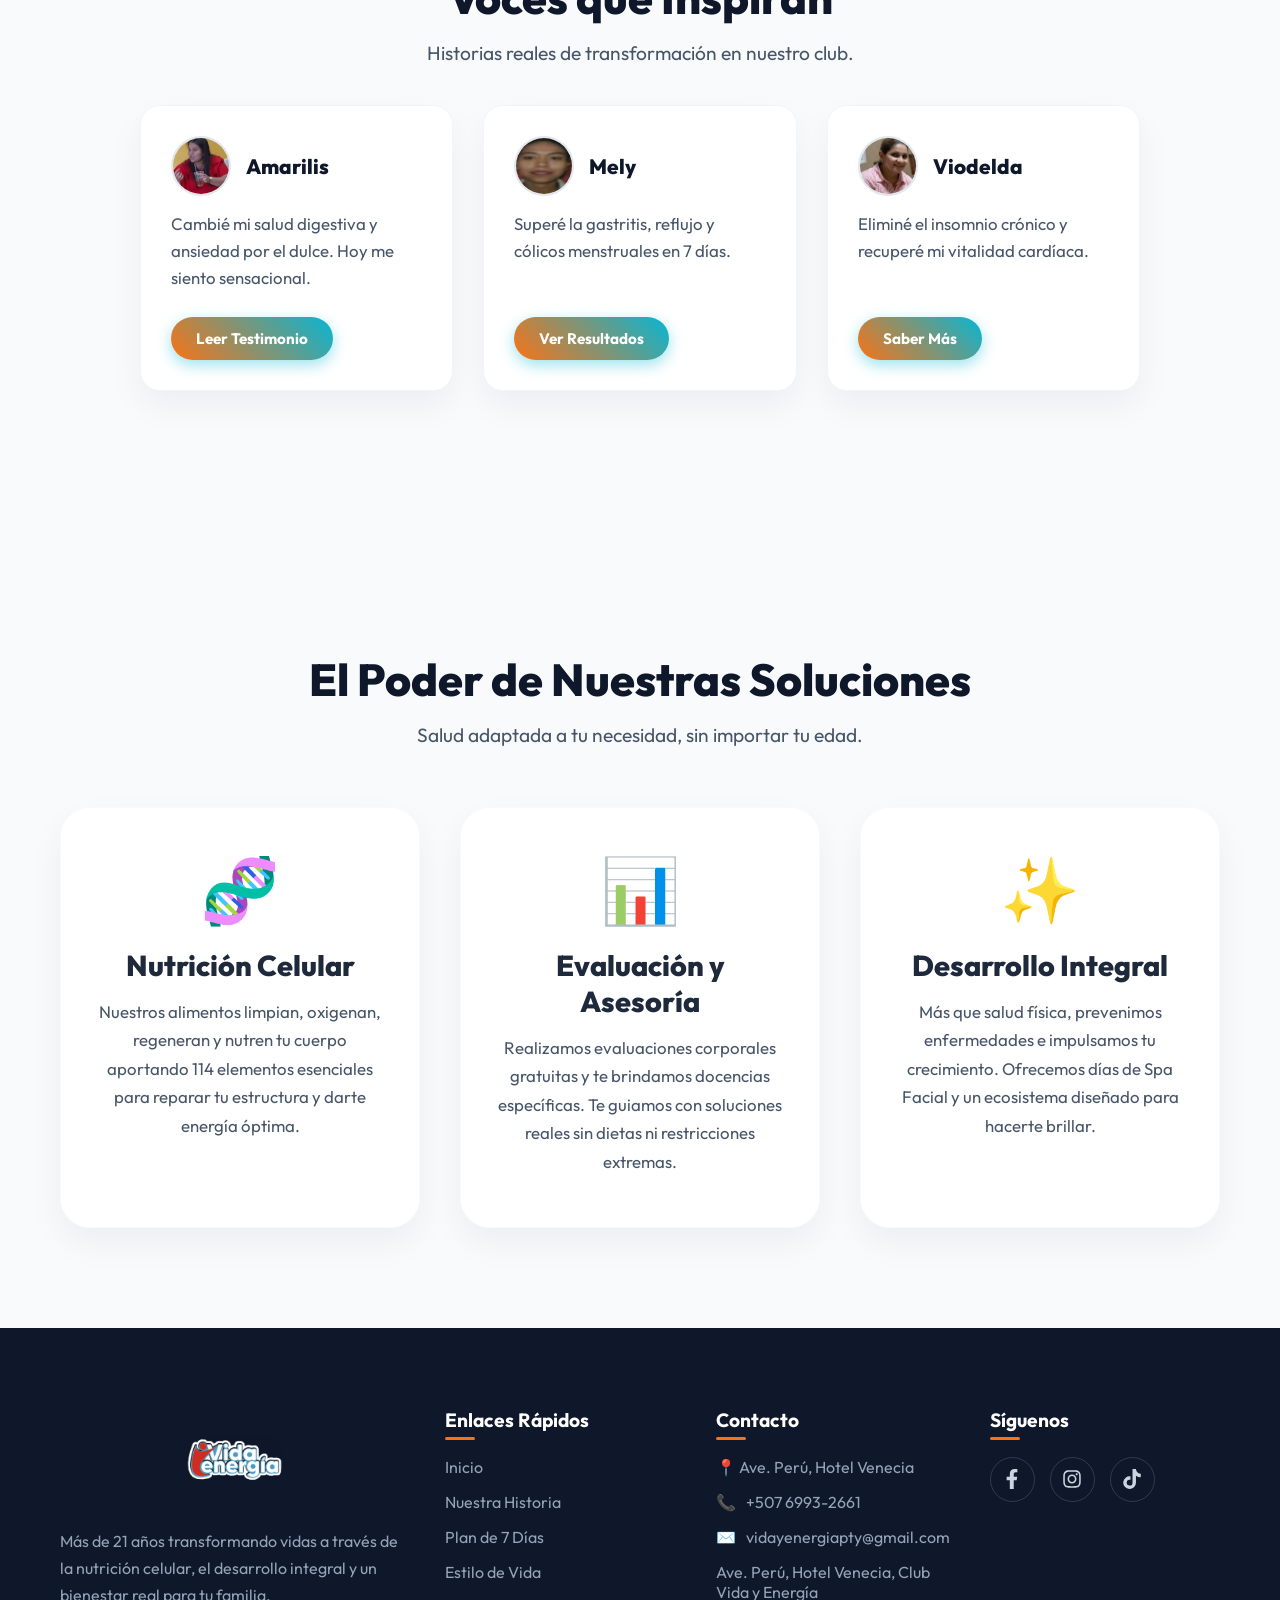
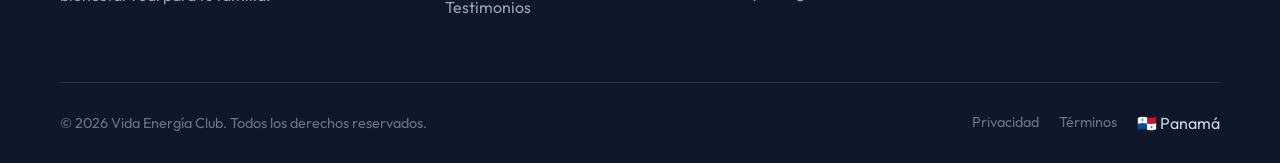
==== commit 8f2901f4: "Update index.html" ====
--- a/index.html
+++ b/index.html
@@ -133,12 +133,12 @@
 
     <a href="https://wa.me/50769932661" class="whatsapp-float" target="_blank"><svg xmlns="http://www.w3.org/2000/svg" viewBox="0 0 448 512"><path d="M380.9 97.1C339 55.1 283.2 32 223.9 32c-122.4 0-222 99.6-222 222 0 39.1 10.2 77.3 29.6 111L0 480l117.7-30.9c32.4 17.7 68.9 27 106.1 27h.1c122.3 0 224.1-99.6 224.1-222 0-59.3-25.2-115-67.1-157zm-157 341.6c-33.2 0-65.7-8.9-94-25.7l-6.7-4-69.8 18.3L72 359.2l-4.4-7c-18.5-29.4-28.2-63.3-28.2-98.2 0-101.7 82.8-184.5 184.6-184.5 49.3 0 95.6 19.2 130.4 54.1 34.8 34.9 56.2 81.2 56.1 130.5 0 101.8-84.9 184.6-186.6 184.6zm101.2-138.2c-5.5-2.8-32.8-16.2-37.9-18-5.1-1.9-8.8-2.8-12.5 2.8-3.7 5.6-14.3 18-17.6 21.8-3.2 3.7-6.5 4.2-12 1.4-32.6-16.3-54-29.1-75.5-66-5.7-9.8 5.7-9.1 16.3-30.3 1.8-3.7 .9-6.9-.5-9.7-1.4-2.8-12.5-30.1-17.1-41.2-4.5-10.8-9.1-9.3-12.5-9.5-3.2-.2-6.9-.2-10.6-.2-3.7 0-9.7 1.4-14.8 6.9-5.1 5.6-19.4 19-19.4 46.3s19.9 53.7 22.7 57.4c2.8 3.7 39.1 59.7 94.8 83.8 35.2 15.2 49 16.5 66.6 13.9 10.7-1.6 32.8-13.4 37.4-26.4 4.6-13 4.6-24.1 3.2-26.4-1.3-2.5-5-3.9-10.5-6.6z"/></svg></a>
     
-    <footer class="footer-premium">
+     <footer class="footer-premium">
         <div class="container">
             <div class="footer-grid">
                 <div class="footer-brand"><img src="log.png" alt="Vida Energía Logo" class="footer-logo"><p>Más de 21 años transformando vidas a través de la nutrición celular, el desarrollo integral y un bienestar real para tu familia.</p></div>
                 <div class="footer-links"><h4>Enlaces Rápidos</h4><ul><li><a href="index.html">Inicio</a></li><li><a href="nosotros.html">Nuestra Historia</a></li><li><a href="equipo.html">Plan de 7 Días</a></li><li><a href="estilo-vida.html">Estilo de Vida</a></li><li><a href="testimonios.html">Testimonios</a></li></ul></div>
-                <div class="footer-contact"><h4>Contacto</h4><p>📍 Ciudad de Panamá, Panamá</p><p>📞 <a href="https://wa.me/50769932661" target="_blank">+507 6993-2661</a></p><p>✉️ Club Vida y Energía</p></div>
+                <div class="footer-contact"><h4>Contacto</h4><p>📍 Ave. Perú, Hotel Venecia</p><p>📞 <a href="https://wa.me/50769932661" target="_blank">+507 6993-2661</a></p><p>✉️ <a href="mailto:vidayenergiapty@gmail.com">vidayenergiapty@gmail.com</a></p><p><a href="https://www.google.com/maps/search/?api=1&query=8.972268871128382,-79.53579805791989" target="_blank">Ave. Perú, Hotel Venecia, Club Vida y Energía</a></p></div>
                 <div class="footer-socials"><h4>Síguenos</h4>
                     <div class="social-container-mini">
                         <a href="https://www.facebook.com/profile.php?id=61579471792178" target="_blank" class="social-btn fb"><svg viewBox="0 0 320 512"><path d="M279.14 288l14.22-92.66h-88.91v-60.13c0-25.35 12.42-50.06 52.24-50.06h40.42V6.26S260.43 0 225.36 0c-73.22 0-121.08 44.38-121.08 124.72v70.62H22.89V288h81.39v224h100.17V288z"/></svg></a>
--- a/style.css
+++ b/style.css
@@ -17,13 +17,20 @@
 .section-p { padding: 100px 0; }
 .text-center { text-align: center; }
 
-/* HEADER ATMOSFÉRICO */
+/* HEADER ATMOSFÉRICO Y NAVEGACIÓN */
 header { background: linear-gradient(to bottom, rgba(15, 23, 42, 0.95) 0%, rgba(15, 23, 42, 0.6) 60%, transparent 100%); backdrop-filter: blur(8px); position: fixed; top: 0; width: 100%; z-index: 1000; border: none; padding-bottom: 20px; }
-.nav-wrapper { display: flex; justify-content: space-between; align-items: center; height: 100px; } 
+/* position: relative es vital para el menú hamburguesa */
+.nav-wrapper { display: flex; justify-content: space-between; align-items: center; height: 100px; position: relative; } 
 .logo img { height: 85px; object-fit: contain; filter: drop-shadow(0px 0px 5px rgba(255,255,255,0.3)); } 
-.nav-links { display: flex; gap: 35px; list-style: none; font-weight: 600; color: #cbd5e1; } 
+.nav-links { display: flex; gap: 35px; list-style: none; font-weight: 600; color: #cbd5e1; align-items: center; } 
 .nav-links a { color: #cbd5e1; transition: color 0.3s; }
 .nav-links a:hover, .active-link { color: var(--brand-red); text-shadow: 0 0 10px rgba(249, 115, 22, 0.4); }
+
+/* ÍCONO DE HAMBURGUESA Y BOTONES MÓVILES (Ocultos en Computadora) */
+.hamburger-icon { display: none; cursor: pointer; z-index: 1001; }
+.hamburger-icon span { display: block; width: 28px; height: 3px; background-color: white; margin: 6px auto; transition: 0.4s; border-radius: 2px; }
+.ubicanos-mobile-item { display: none; }
+.ubicanos-desktop-wrapper { display: block; }
 
 /* BOTONES */
 .btn-premium-map { background: linear-gradient(135deg, #D4AF37, #AA7C11, #D4AF37); background-size: 200% 200%; color: white; padding: 12px 30px; border-radius: 50px; font-weight: 800; font-size: 1.05rem; display: flex; align-items: center; gap: 8px; box-shadow: 0 8px 25px rgba(212, 175, 55, 0.3), inset 0 2px 5px rgba(255,255,255,0.4); border: 1px solid #ffe58f; transition: all 0.4s ease; animation: gold-shimmer 4s infinite alternate; }
@@ -34,6 +41,9 @@
 
 .btn-main { padding: 18px 50px; background: linear-gradient(45deg, var(--brand-red), var(--brand-blue)); border: none; border-radius: 50px; color: white; font-size: 1.2rem; font-weight: 800; transition: all 0.4s ease; box-shadow: 0 5px 15px rgba(0,0,0,0.5); display: inline-block; cursor: pointer; }
 .btn-main:hover { transform: scale(1.1) translateY(-5px); box-shadow: 0 10px 30px rgba(249, 115, 22, 0.5); letter-spacing: 1px; }
+
+.btn-discover { display: inline-block; padding: 20px 40px; background-color: #333333; color: white; text-transform: uppercase; font-weight: 800; font-size: 1.2rem; letter-spacing: 2px; border-radius: 50px; position: relative; box-shadow: 0 0 20px rgba(6, 182, 212, 0.8), 0 0 40px rgba(249, 115, 22, 0.8); transition: all 0.4s ease; border: 4px solid; border-image: linear-gradient(to right, var(--brand-blue), var(--brand-red)) 1; cursor: pointer; }
+.btn-discover:hover { transform: scale(1.05); box-shadow: 0 0 30px rgba(6, 182, 212, 1), 0 0 60px rgba(249, 115, 22, 1); }
 
 /* HERO FULL SCREEN (100VH) */
 .hero { position: relative; min-height: 100vh; overflow: hidden; display: flex; flex-direction: column; justify-content: center; align-items: center; text-align: center; padding: 20px; padding-top: 100px; }
@@ -79,9 +89,7 @@
 .service-card h3 { font-size: 1.8rem; margin-bottom: 15px; color: #1E293B; font-weight: 800; }
 .service-card p { color: var(--text-light); font-size: 1.05rem; line-height: 1.7; }
 
-/* =========================================
-   NUEVO: PREVISUALIZACIÓN DE PÁGINAS (INDEX)
-   ========================================= */
+/* PREVISUALIZACIÓN DE PÁGINAS (INDEX) */
 .previas-grid { display: grid; grid-template-columns: repeat(auto-fit, minmax(280px, 1fr)); gap: 30px; margin-top: 40px; }
 .previa-card { background: rgba(255, 255, 255, 0.98); border-radius: 25px; padding: 25px; box-shadow: var(--shadow-card); transition: all 0.4s ease; text-align: left; display: flex; flex-direction: column; border-bottom: 4px solid var(--brand-red); }
 .previa-card:nth-child(even) { border-bottom-color: var(--brand-blue); }
@@ -93,9 +101,7 @@
 .previa-card a { display: inline-block; font-weight: 800; color: var(--brand-blue); text-transform: uppercase; font-size: 0.9rem; letter-spacing: 1px; transition: 0.3s; }
 .previa-card a:hover { color: var(--brand-red); letter-spacing: 2px; }
 
-/* =========================================
-   NUEVO: VOCES QUE INSPIRAN (INDEX)
-   ========================================= */
+/* VOCES QUE INSPIRAN (INDEX) */
 .voces-section { width: 100%; padding-bottom: 60px; }
 .voces-grid { display: grid; grid-template-columns: repeat(auto-fit, minmax(280px, 1fr)); gap: 30px; max-width: 1000px; margin: 0 auto; }
 .voz-card { background: white; border-radius: 20px; padding: 30px; box-shadow: var(--shadow-card); text-align: left; display: flex; flex-direction: column; transition: transform 0.3s; border: 1px solid #f1f5f9; }
@@ -104,8 +110,6 @@
 .voz-avatar { width: 60px; height: 60px; border-radius: 50%; object-fit: cover; object-position: top center; border: 2px solid #e2e8f0; }
 .voz-name { font-size: 1.3rem; font-weight: 800; color: var(--dark-bg); margin: 0; }
 .voz-quote { font-size: 1.05rem; color: var(--text-light); line-height: 1.6; flex-grow: 1; margin-bottom: 25px; }
-
-/* Botón degradado estilo píldora */
 .btn-gradient { display: inline-block; padding: 12px 25px; background: linear-gradient(45deg, #F97316, #06B6D4); color: white !important; font-weight: 700; font-size: 0.95rem; border-radius: 50px; text-align: center; box-shadow: 0 5px 15px rgba(6, 182, 212, 0.4); transition: all 0.3s; align-self: flex-start; }
 .btn-gradient:hover { transform: scale(1.05); box-shadow: 0 8px 20px rgba(249, 115, 22, 0.5); }
 
@@ -154,7 +158,6 @@
 .img-testi-wide { display: block; width: 100%; max-width: 100%; height: 600px; object-fit: cover; object-position: top center; transition: transform 0.4s ease, filter 0.4s ease; }
 .img-testi-wide:hover { transform: scale(1.03); filter: contrast(1.05); }
 
-
 /* DESPLEGABLES */
 .mystery-card { background: white; border-radius: 20px; margin-bottom: 20px; box-shadow: var(--shadow-card); overflow: hidden; border-left: 5px solid var(--brand-blue); transition: all 0.4s cubic-bezier(0.175, 0.885, 0.32, 1.275); }
 .mystery-card:hover { transform: translateX(10px); box-shadow: 0 15px 40px rgba(6, 182, 212, 0.2); }
@@ -201,22 +204,65 @@
 .whatsapp-float:hover { transform: translateY(-5px) scale(1.1); background: linear-gradient(145deg, #28E16D, #149D8D); box-shadow: 0 15px 35px rgba(37, 211, 102, 0.7), inset 0 4px 12px rgba(255, 255, 255, 0.8); }
 @keyframes wa-glow { 0% { box-shadow: 0 10px 20px rgba(18, 140, 126, 0.4), inset 0 2px 5px rgba(255, 255, 255, 0.4); } 100% { box-shadow: 0 15px 40px rgba(37, 211, 102, 0.8), inset 0 4px 12px rgba(255, 255, 255, 0.7); } }
 
-/* OPTIMIZACIÓN ESTRICTA PARA CELULARES */
+/* =======================================================================
+   OPTIMIZACIÓN ESTRICTA PARA CELULARES (Menú Hamburguesa y Ajustes)
+   ======================================================================= */
 @media (max-width: 768px) { 
-    .hero h1 { font-size: 3rem; } .nav-links { display: none; } .services-grid { grid-template-columns: 1fr; } 
-    .watermark-section::before { background-size: 100%; opacity: 0.03; }
-    
+    /* Reducimos el h1 para que palabras como "MOVIMIENTO" no se corten */
+    .hero h1 { font-size: 2.2rem; } 
+    
+    /* CONFIGURACIÓN DEL MENÚ HAMBURGUESA */
+    .nav-links { 
+        display: flex; flex-direction: column; position: absolute; 
+        top: 100px; left: -100%; width: 100%; background-color: rgba(15, 23, 42, 0.98); 
+        padding: 30px 0; transition: 0.4s ease; text-align: center; gap: 20px; 
+        box-shadow: 0 10px 20px rgba(0,0,0,0.3); backdrop-filter: blur(10px);
+    }
+    /* Clase que activa la apertura del menú */
+    .nav-links.active { left: 0; }
+    
+    /* Mostrar el ícono de las 3 rayitas */
+    .hamburger-icon { display: block; margin-left: auto; }
+    
+    /* Animación de la cruz al hacer clic */
+    .hamburger-icon.toggle span:nth-child(1) { transform: rotate(-45deg) translate(-6px, 6px); }
+    .hamburger-icon.toggle span:nth-child(2) { opacity: 0; }
+    .hamburger-icon.toggle span:nth-child(3) { transform: rotate(45deg) translate(-6px, -6px); }
+    
+    /* Ocultar botón de PC y mostrar el del menú */
+    .ubicanos-desktop-wrapper { display: none; }
+    .ubicanos-mobile-item { display: flex; justify-content: center; width: 100%; margin-top: 10px; }
+    
+    /* Convertir cuadrículas a 1 sola columna en móvil */
+    .services-grid { grid-template-columns: 1fr; } 
     .previas-grid { grid-template-columns: 1fr; }
     .voces-grid { grid-template-columns: 1fr; }
+    .video-grid { grid-template-columns: 1fr; } 
+    .testi-images-2 { grid-template-columns: 1fr; } 
+    .couple-text-grid { grid-template-columns: 1fr; gap: 40px; }
     .cinematic-carousel-container { grid-template-columns: 1fr; }
     
-    .video-grid { grid-template-columns: 1fr; } .video-wrapper video, .video-wrapper iframe { height: 250px; }
+    /* Ajustes de tamaño para fotos en móvil */
+    .video-wrapper video, .video-wrapper iframe { height: 250px; }
+    .img-testi { height: 450px; } 
+    .img-testi-wide { height: 450px; }
+    
+    /* Ajustes de espaciado */
+    .watermark-section::before { background-size: 100%; opacity: 0.03; }
     .plan-7dias-card { padding: 30px; } .plan-7dias-card h2 { font-size: 2rem; }
-    .testimonial-horizontal-card { padding: 30px; } .testi-images-2 { grid-template-columns: 1fr; } .img-testi { height: 450px; } .img-testi-wide { height: 450px; } .couple-text-grid { grid-template-columns: 1fr; gap: 40px; }
+    .testimonial-horizontal-card { padding: 30px; } 
     .narrative-text { padding: 30px; } .narrative-text blockquote { max-width: 100%; font-size: 1.3rem; } 
     .bubble { border-width: 1px; } .b-1 { width: 50px; height: 50px; } 
     
-    /* Footer en móvil */
-    .footer-premium { padding-bottom: 100px; } .footer-grid { grid-template-columns: 1fr; gap: 30px; text-align: center; } .footer-premium h4::after { left: 50%; transform: translateX(-50%); } .footer-contact p { justify-content: center; } .social-container-mini { justify-content: center; } .footer-bottom { flex-direction: column; text-align: center; justify-content: center; } .footer-bottom-links { justify-content: center; flex-wrap: wrap; }
+    /* Footer colapsado para móvil */
+    .footer-premium { padding-bottom: 100px; } 
+    .footer-grid { grid-template-columns: 1fr; gap: 30px; text-align: center; } 
+    .footer-premium h4::after { left: 50%; transform: translateX(-50%); } 
+    .footer-contact p { justify-content: center; } 
+    .social-container-mini { justify-content: center; } 
+    .footer-bottom { flex-direction: column; text-align: center; justify-content: center; } 
+    .footer-bottom-links { justify-content: center; flex-wrap: wrap; }
+    
+    /* WhatsApp más pequeño */
     .whatsapp-float { width: 60px; height: 60px; bottom: 20px; right: 20px; } .whatsapp-float svg { width: 32px; height: 32px; } 
 }
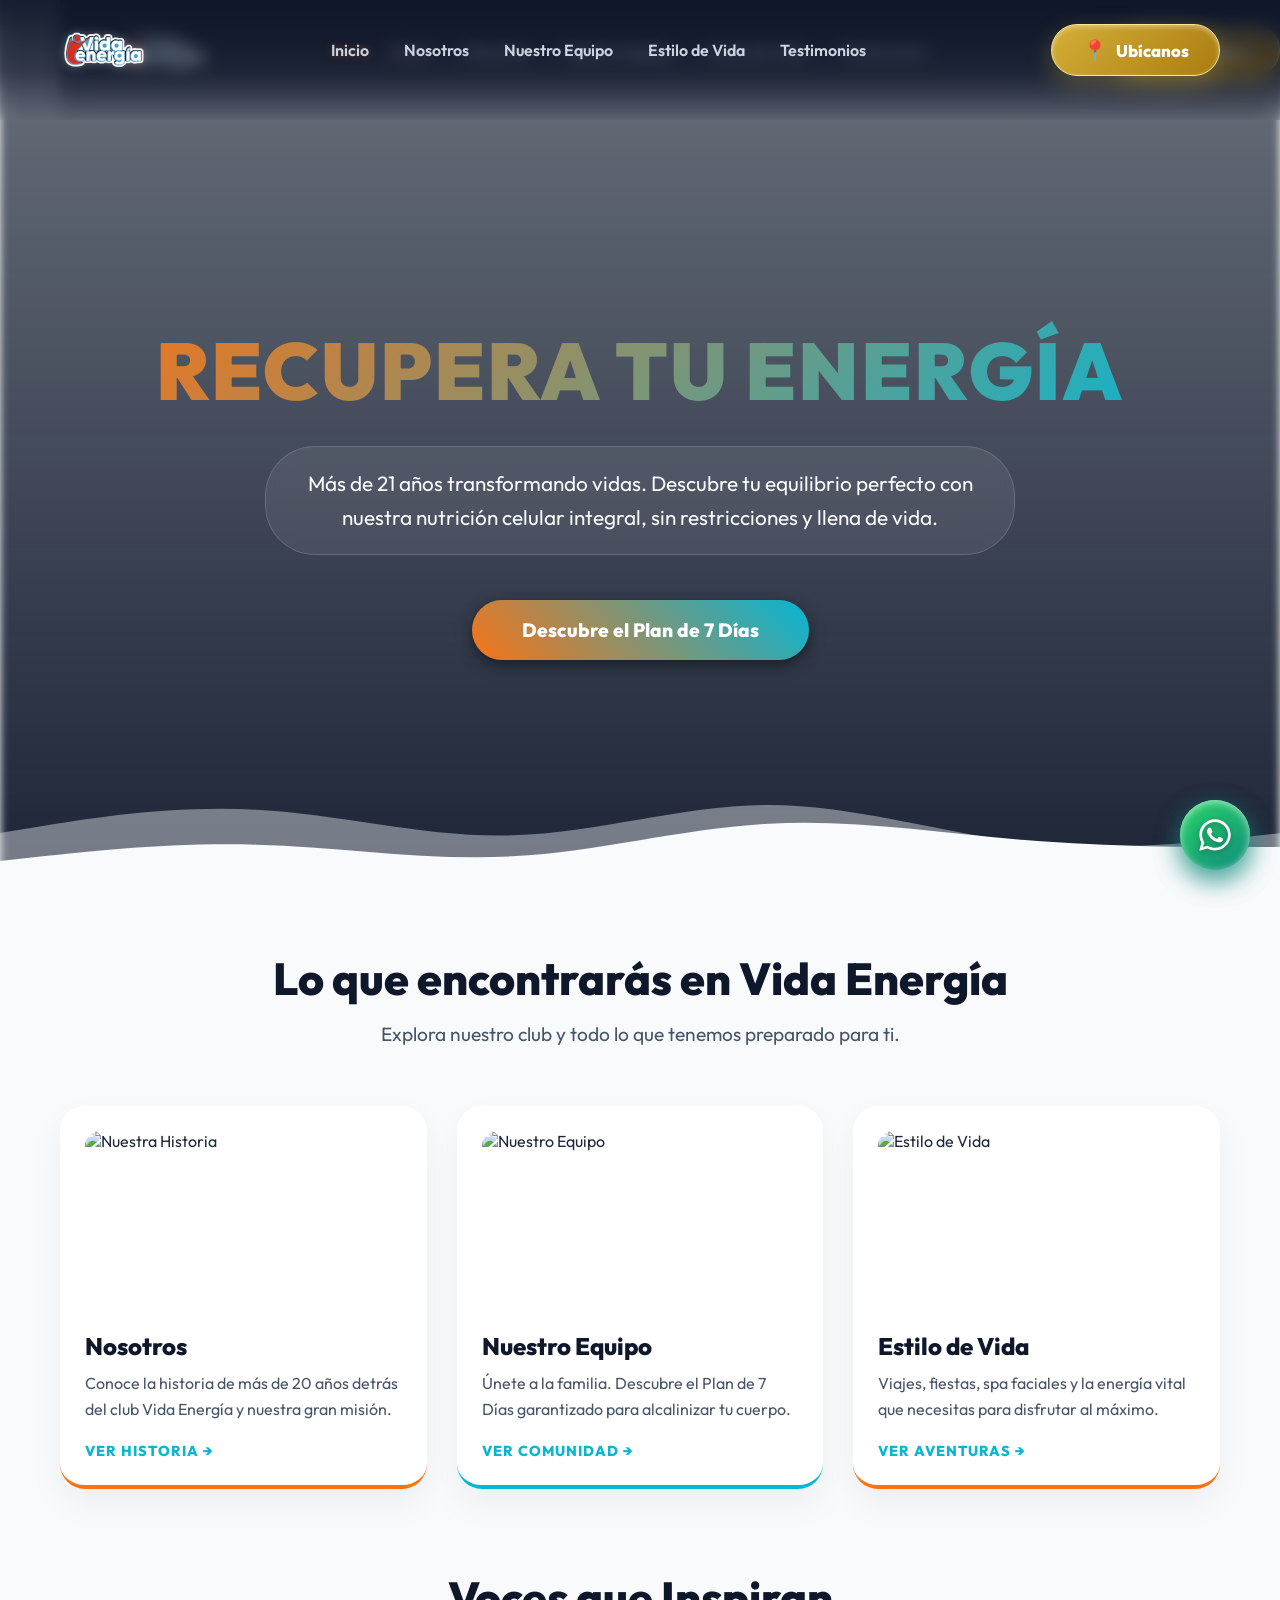
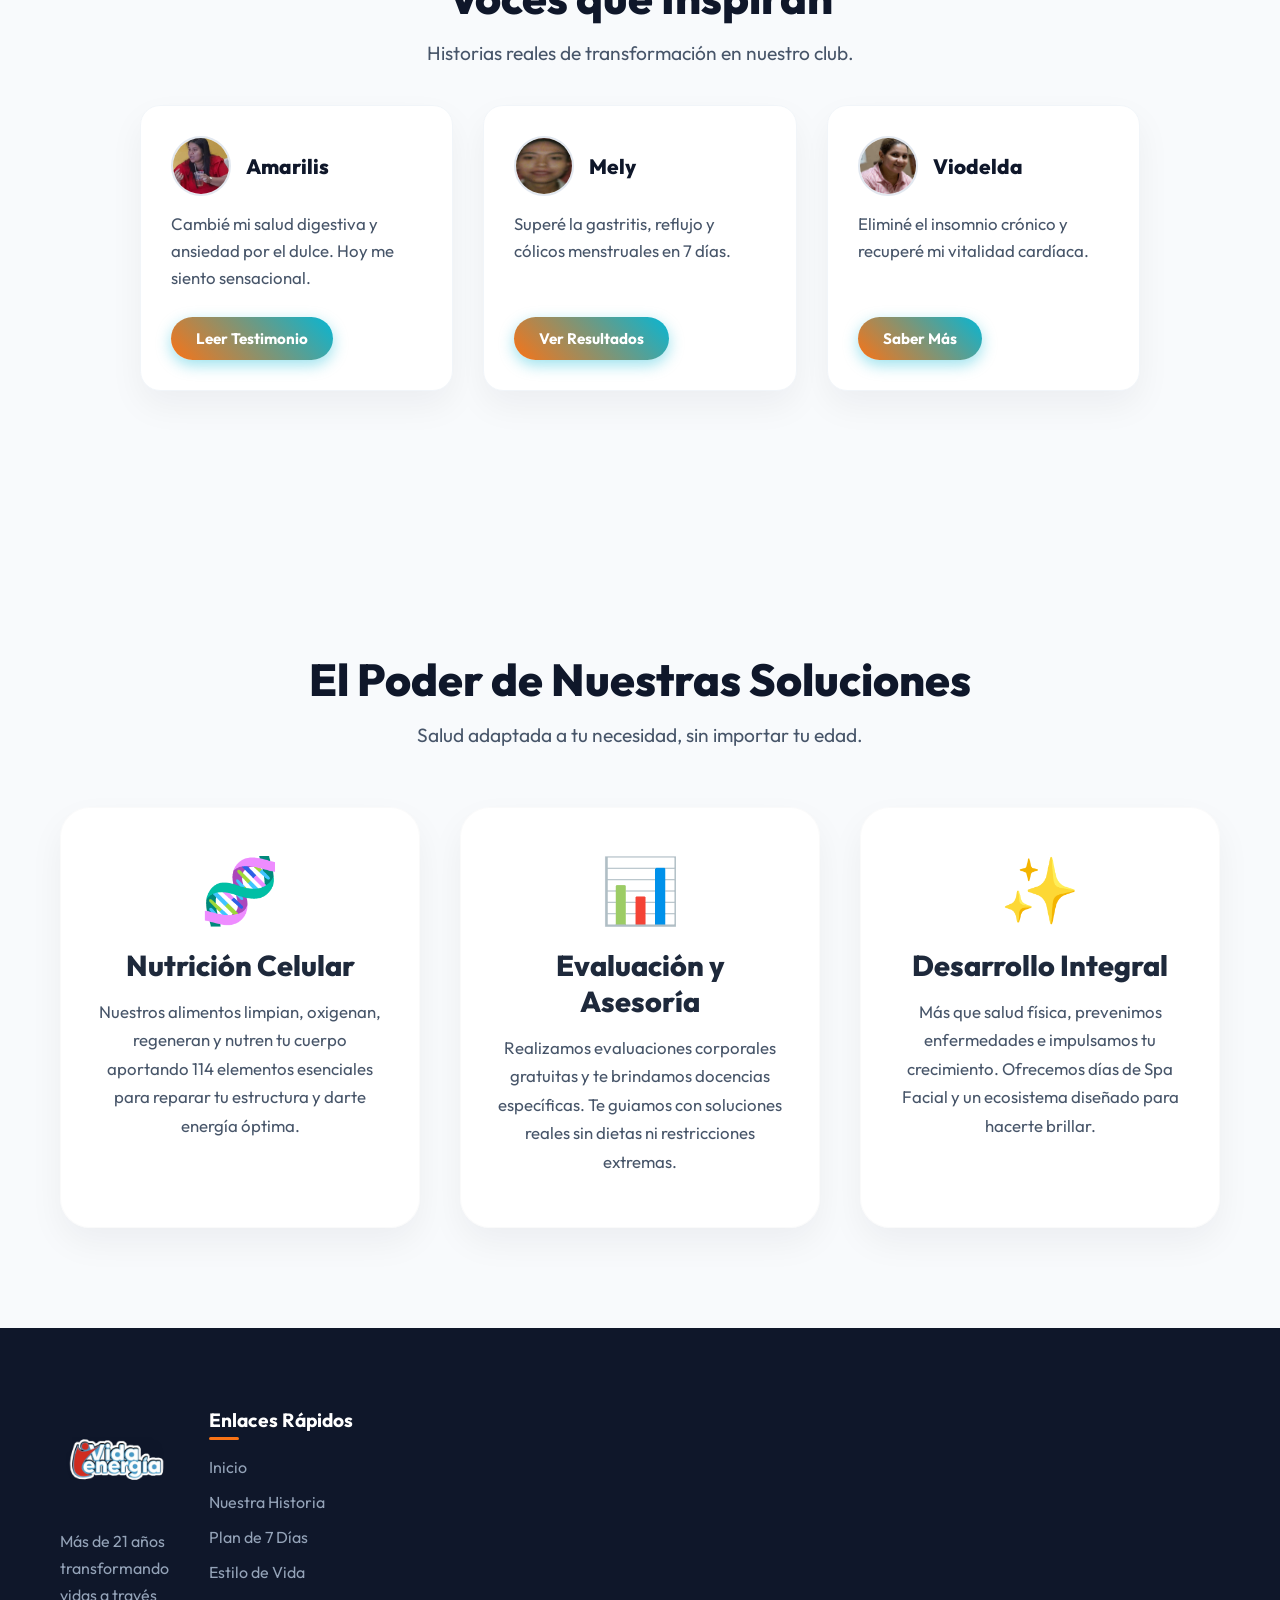
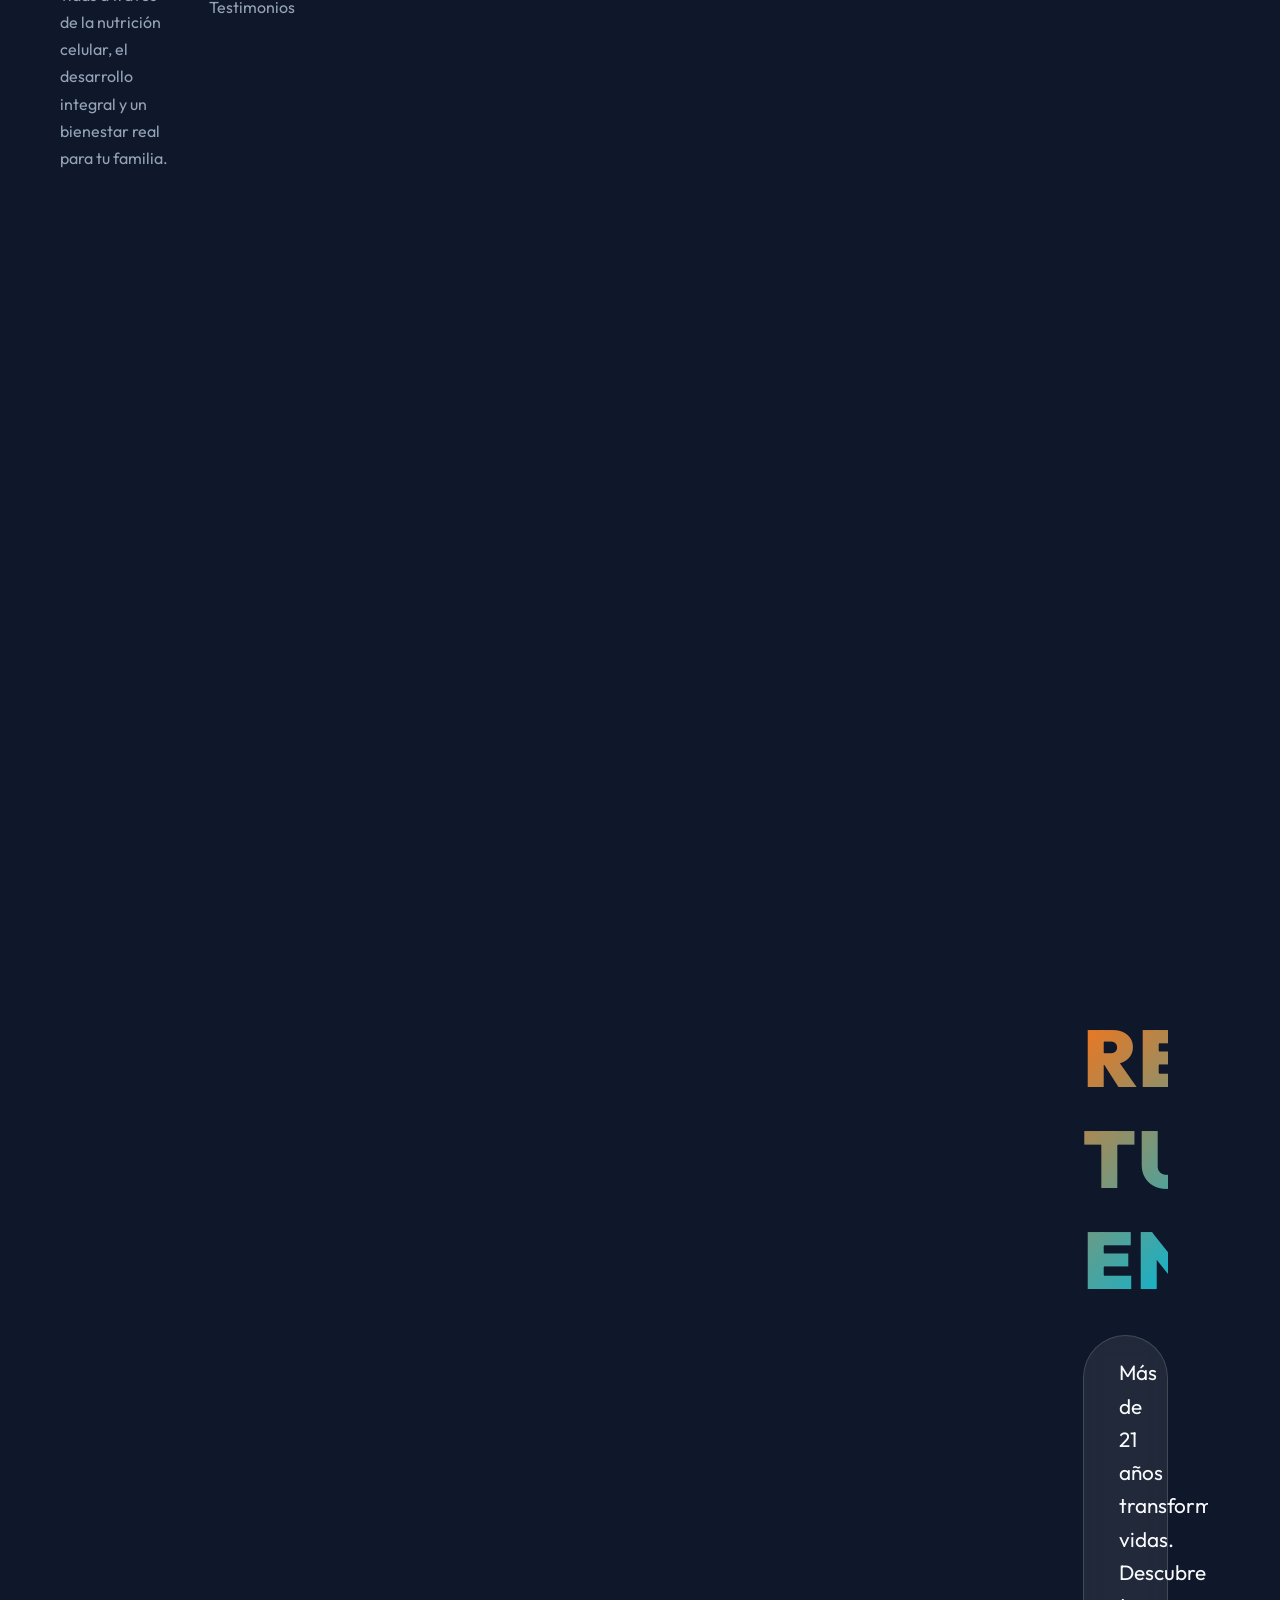
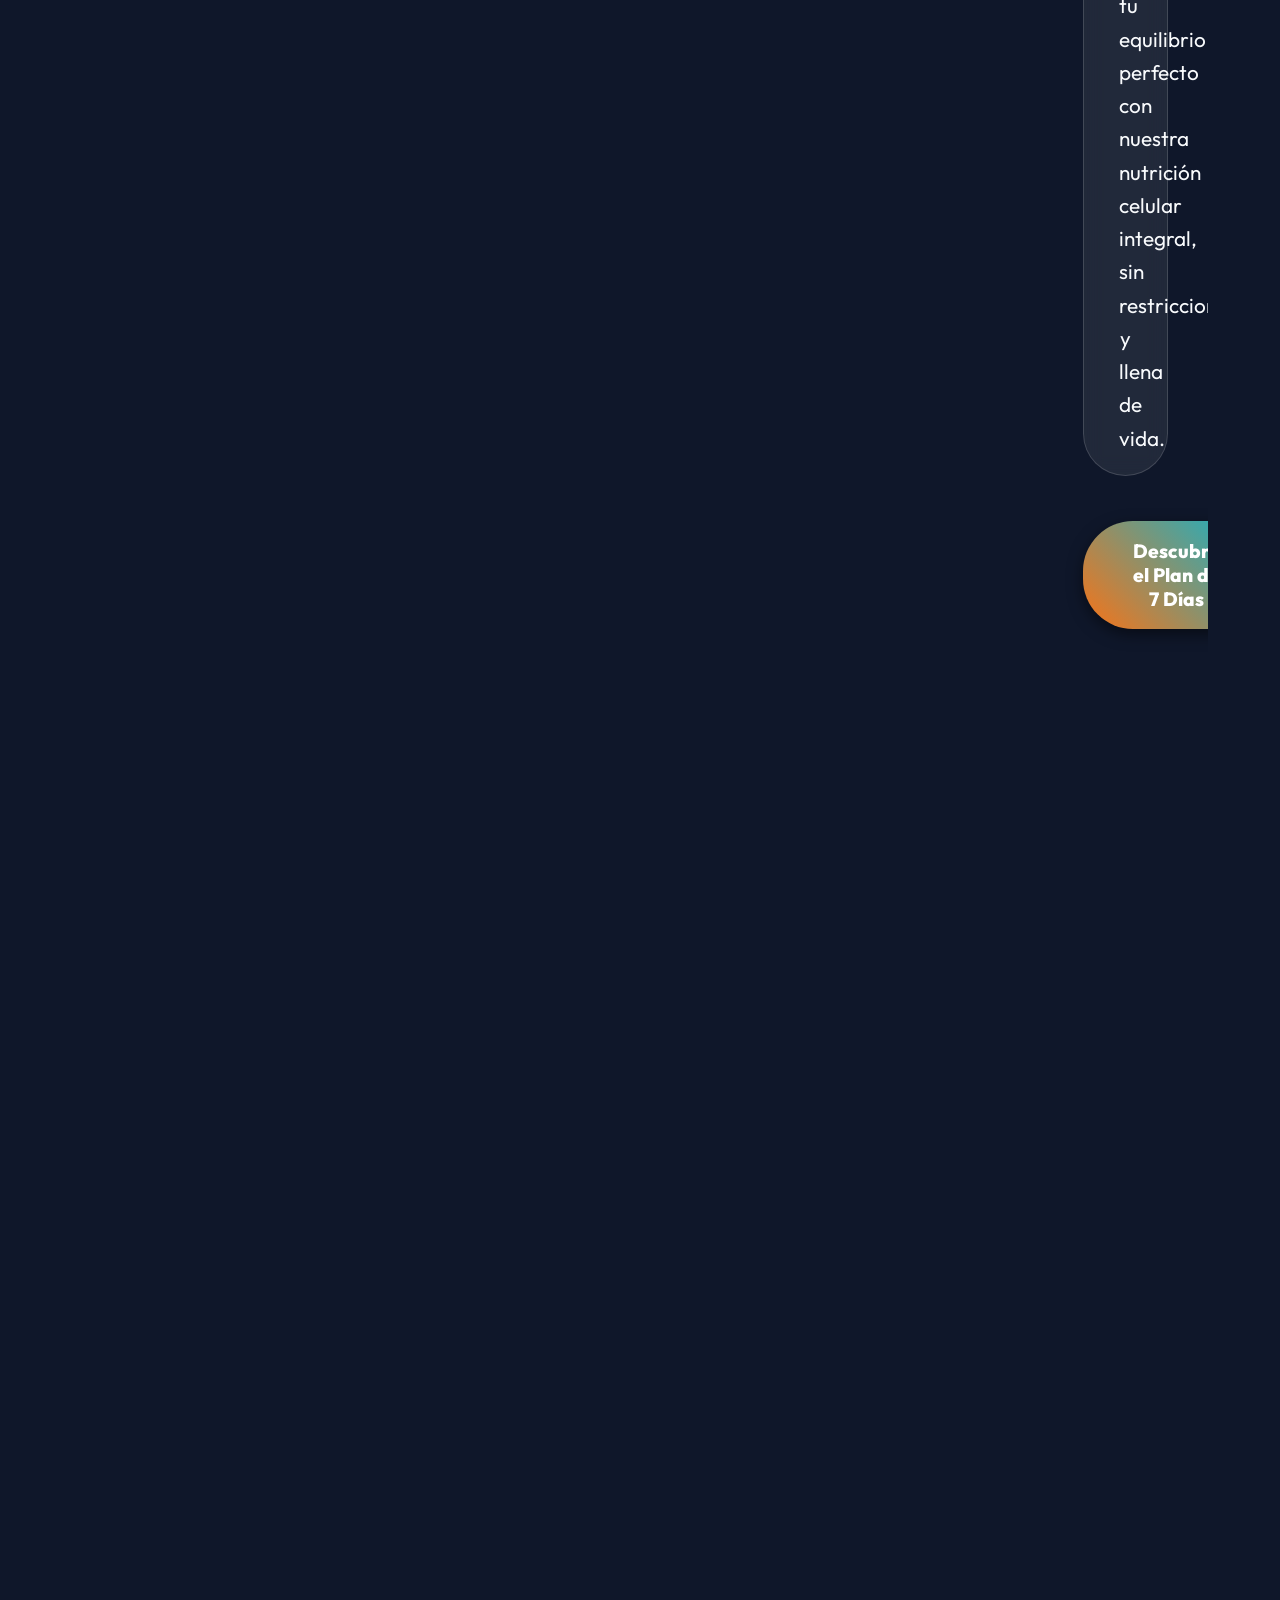
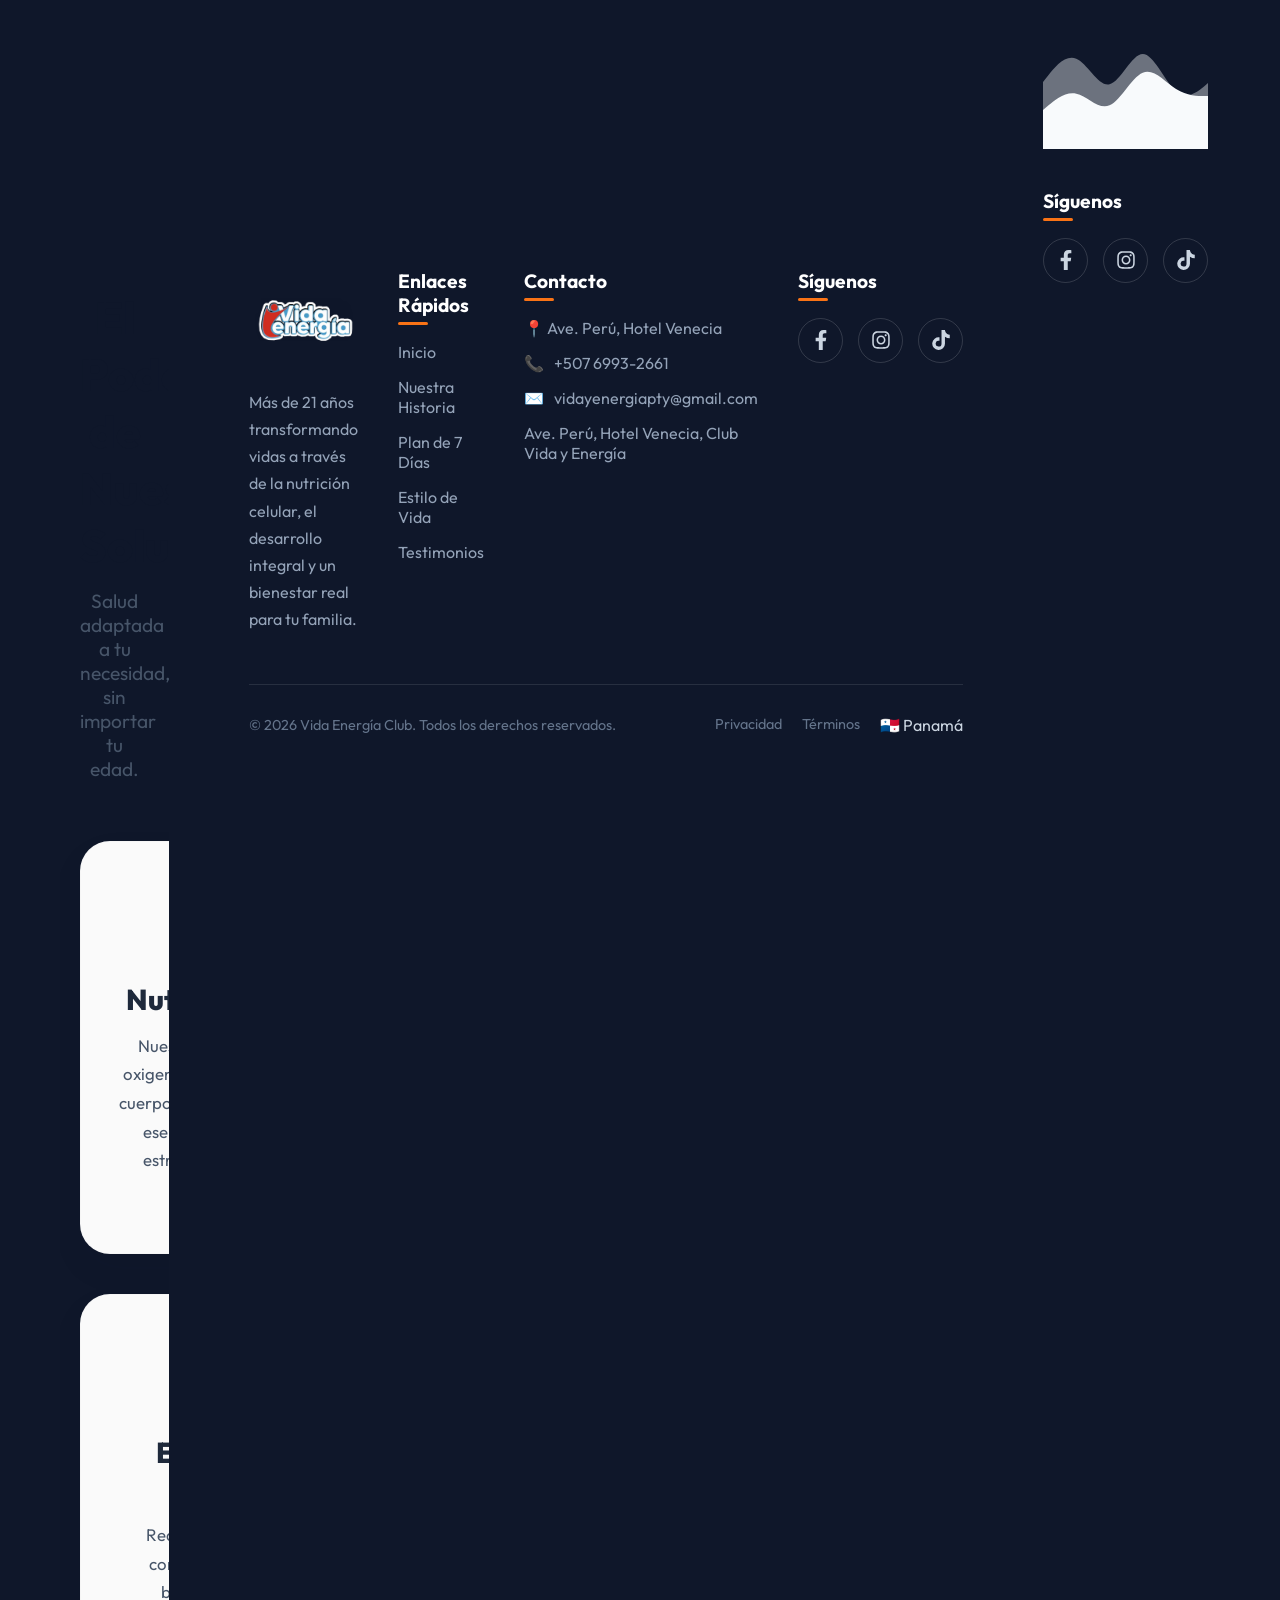
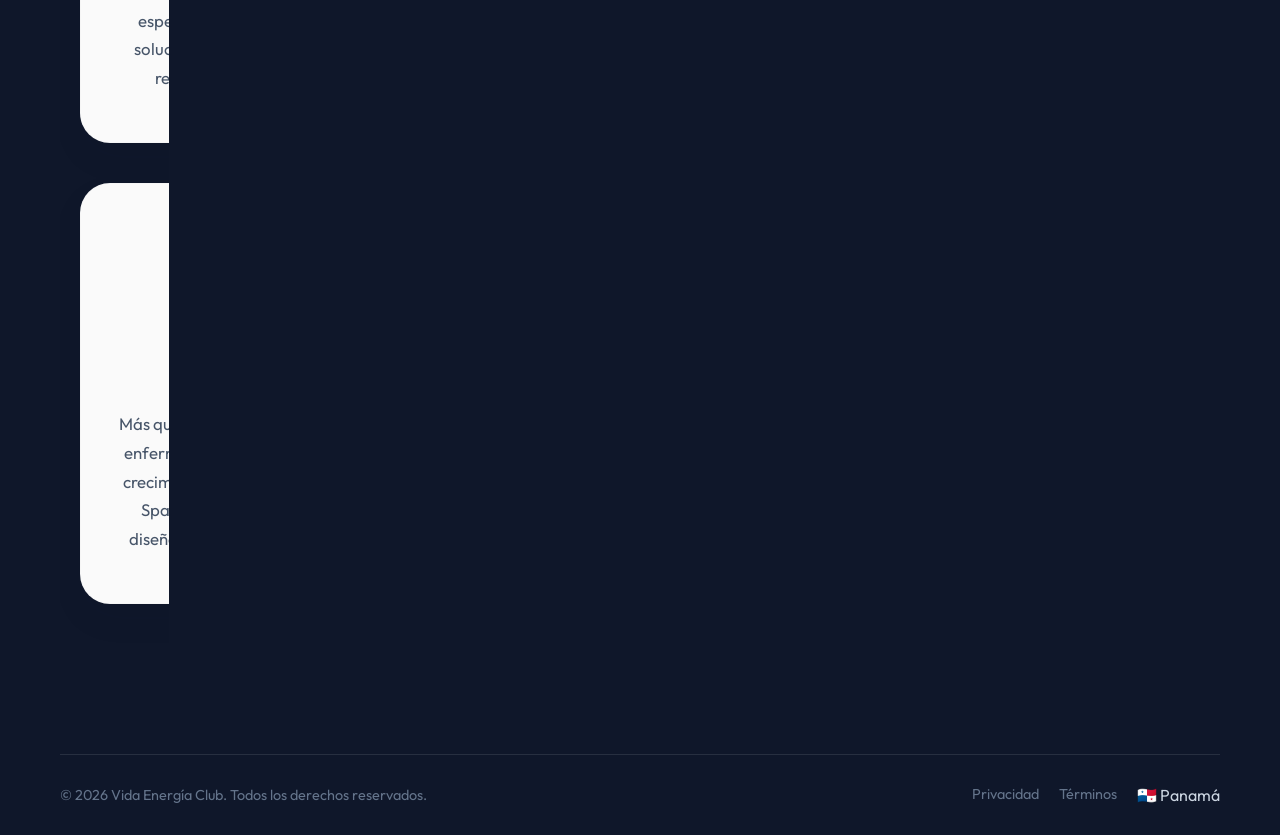
==== commit c30a3182: "Update index.html" ====
--- a/index.html
+++ b/index.html
@@ -1,4 +1,144 @@
 <!DOCTYPE html>
+<html lang="es">
+<head>
+    <meta charset="UTF-8">
+    <meta name="viewport" content="width=device-width, initial-scale=1.0">
+    <title>Vida Energía | Tu Club de Bienestar</title>
+    <link rel="icon" href="log.png" type="image/png">
+    <link href="https://fonts.googleapis.com/css2?family=Outfit:wght@300;400;600;800;900&display=swap" rel="stylesheet">
+    <link href="https://unpkg.com/aos@2.3.1/dist/aos.css" rel="stylesheet">
+    <link rel="stylesheet" href="style.css">
+</head>
+<body>
+
+    <div class="bubbles-container">
+        <div class="bubble b-1"></div><div class="bubble b-2 coral"></div><div class="bubble b-3"></div><div class="bubble b-4"></div>
+        <div class="bubble b-5 coral"></div><div class="bubble b-6"></div><div class="bubble b-7"></div><div class="bubble b-8 coral"></div>
+        <div class="bubble b-9"></div><div class="bubble b-10"></div><div class="bubble b-11"></div><div class="bubble b-12 coral"></div>
+    </div>
+
+    <header data-aos="fade-down" data-aos-duration="800">
+        <div class="container nav-wrapper">
+            <div class="logo"><a href="index.html"><img src="log.png" alt="Vida Energía Logo"></a></div>
+            
+            <div class="hamburger-icon" id="hamburger-icon">
+                <span></span>
+                <span></span>
+                <span></span>
+            </div>
+
+            <ul class="nav-links" id="nav-links">
+                <li><a href="index.html" class="active-link">Inicio</a></li>
+                <li><a href="nosotros.html">Nosotros</a></li>
+                <li><a href="equipo.html">Nuestro Equipo</a></li>
+                <li><a href="estilo-vida.html">Estilo de Vida</a></li>
+                <li><a href="testimonios.html">Testimonios</a></li>
+                
+                <li class="ubicanos-mobile-item">
+                    <a href="https://www.google.com/maps/search/?api=1&query=8.972268871128382,-79.53579805791989" class="btn-premium-map" target="_blank"><span class="pin-icon">📍</span> Ubícanos</a>
+                </li>
+            </ul>
+            
+            <div class="ubicanos-desktop-wrapper">
+                <a href="https://www.google.com/maps/search/?api=1&query=8.972268871128382,-79.53579805791989" class="btn-premium-map" target="_blank"><span class="pin-icon">📍</span> Ubícanos</a>
+            </div>
+        </div>
+    </header>
+
+    <section class="hero">
+        <div class="hero-bg bg-index"></div> 
+        <div class="container" style="position: relative; z-index: 10;">
+            <h1 data-aos="zoom-in" data-aos-duration="1200">Recupera Tu <span>Energía</span></h1>
+            <p class="hero-subtitle">Más de 21 años transformando vidas. Descubre tu equilibrio perfecto con nuestra nutrición celular integral, sin restricciones y llena de vida.</p>
+            <a href="equipo.html#plan-7-dias" class="btn-main" data-aos="fade-up" data-aos-delay="400">Descubre el Plan de 7 Días</a>
+        </div>
+        <div class="wave-divider">
+            <svg viewBox="0 0 1440 320" preserveAspectRatio="none"><path fill="rgba(248, 250, 252, 0.4)" d="M0,160L48,144C96,128,192,96,288,106.7C384,117,480,171,576,165.3C672,160,768,96,864,96C960,96,1056,160,1152,181.3C1248,203,1344,181,1392,170.7L1440,160L1440,320L1392,320C1344,320,1248,320,1152,320C1056,320,960,320,864,320C768,320,672,320,576,320C480,320,384,320,288,320C192,320,96,320,48,320L0,320Z"></path><path class="wave-solid" d="M0,224L48,213.3C96,203,192,181,288,186.7C384,192,480,224,576,213.3C672,203,768,149,864,138.7C960,128,1056,160,1152,176C1248,192,1344,192,1392,192L1440,192L1440,320L1392,320C1344,320,1248,320,1152,320C1056,320,960,320,864,320C768,320,672,320,576,320C480,320,384,320,288,320C192,320,96,320,48,320L0,320Z"></path></svg>
+        </div>
+    </section>
+
+    <section class="section-p content-layer watermark-section watermark-spa" style="padding-top: 50px;">
+        <div class="container text-center">
+            <h2 data-aos="fade-up" class="section-title">Lo que encontrarás en Vida Energía</h2>
+            <p data-aos="fade-up" class="section-subtitle">Explora nuestro club y todo lo que tenemos preparado para ti.</p>
+            
+            <div class="previas-grid">
+                <div class="previa-card" data-aos="fade-up" data-aos-delay="200">
+                    <img src="https://images.unsplash.com/photo-1522071820081-009f0129c71c?q=80&w=600&auto=format&fit=crop" alt="Nuestra Historia">
+                    <h3>Nosotros</h3>
+                    <p>Conoce la historia de más de 20 años detrás del club Vida Energía y nuestra gran misión.</p>
+                    <a href="nosotros.html">Ver Historia →</a>
+                </div>
+                <div class="previa-card" data-aos="fade-up" data-aos-delay="300">
+                    <img src="https://images.unsplash.com/photo-1544367567-0f2fcb009e0b?q=80&w=600&auto=format&fit=crop" alt="Nuestro Equipo">
+                    <h3>Nuestro Equipo</h3>
+                    <p>Únete a la familia. Descubre el Plan de 7 Días garantizado para alcalinizar tu cuerpo.</p>
+                    <a href="equipo.html">Ver Comunidad →</a>
+                </div>
+                <div class="previa-card" data-aos="fade-up" data-aos-delay="400">
+                    <img src="https://images.unsplash.com/photo-1533130061792-64b345e4a833?q=80&w=600&auto=format&fit=crop" alt="Estilo de Vida">
+                    <h3>Estilo de Vida</h3>
+                    <p>Viajes, fiestas, spa faciales y la energía vital que necesitas para disfrutar al máximo.</p>
+                    <a href="estilo-vida.html">Ver Aventuras →</a>
+                </div>
+            </div> 
+            
+            <div class="voces-section" style="margin-top: 80px;">
+                <h2 data-aos="fade-up" class="section-title">Voces que Inspiran</h2>
+                <p data-aos="fade-up" class="section-subtitle" style="margin-bottom: 40px;">Historias reales de transformación en nuestro club.</p>
+                
+                <div class="voces-grid">
+                    <div class="voz-card" data-aos="fade-up" data-aos-delay="100">
+                        <div class="voz-header">
+                            <img src="Img/MareAnte.jpg" alt="Amarilis" class="voz-avatar">
+                            <h4 class="voz-name">Amarilis</h4>
+                        </div>
+                        <p class="voz-quote">Cambié mi salud digestiva y ansiedad por el dulce. Hoy me siento sensacional.</p>
+                        <a href="testimonios.html" class="btn-gradient">Leer Testimonio</a>
+                    </div>
+
+                    <div class="voz-card" data-aos="fade-up" data-aos-delay="200">
+                        <div class="voz-header">
+                            <img src="Img/MelyAnte.jpg" alt="Mely" class="voz-avatar">
+                            <h4 class="voz-name">Mely</h4>
+                        </div>
+                        <p class="voz-quote">Superé la gastritis, reflujo y cólicos menstruales en 7 días.</p>
+                        <a href="testimonios.html" class="btn-gradient">Ver Resultados</a>
+                    </div>
+
+                    <div class="voz-card" data-aos="fade-up" data-aos-delay="300">
+                        <div class="voz-header">
+                            <img src="Img/VioAnte.jpg" alt="Viodelda" class="voz-avatar">
+                            <h4 class="voz-name">Viodelda</h4>
+                        </div>
+                        <p class="voz-quote">Eliminé el insomnio crónico y recuperé mi vitalidad cardíaca.</p>
+                        <a href="testimonios.html" class="btn-gradient">Saber Más</a>
+                    </div>
+                </div>
+            </div>
+        </div>
+    </section>
+
+    <section id="servicios" class="section-p content-layer watermark-section watermark-community">
+        <div class="container text-center">
+            <h2 data-aos="fade-up" class="section-title">El Poder de Nuestras Soluciones</h2>
+            <p data-aos="fade-up" class="section-subtitle">Salud adaptada a tu necesidad, sin importar tu edad.</p>
+            <div class="services-grid">
+                <div class="service-card" data-aos="fade-up" data-aos-delay="200"><div class="service-icon">🧬</div><h3>Nutrición Celular</h3><p>Nuestros alimentos limpian, oxigenan, regeneran y nutren tu cuerpo aportando 114 elementos esenciales para reparar tu estructura y darte energía óptima.</p></div>
+                <div class="service-card" data-aos="fade-up" data-aos-delay="300"><div class="service-icon">📊</div><h3>Evaluación y Asesoría</h3><p>Realizamos evaluaciones corporales gratuitas y te brindamos docencias específicas. Te guiamos con soluciones reales sin dietas ni restricciones extremas.</p></div>
+                <div class="service-card" data-aos="fade-up" data-aos-delay="400"><div class="service-icon">✨</div><h3>Desarrollo Integral</h3><p>Más que salud física, prevenimos enfermedades e impulsamos tu crecimiento. Ofrecemos días de Spa Facial y un ecosistema diseñado para hacerte brillar.</p></div>
+            </div>
+        </div>
+    </section>
+
+    <a href="https://wa.me/50769932661" class="whatsapp-float" target="_blank"><svg xmlns="http://www.w3.org/2000/svg" viewBox="0 0 448 512"><path d="M380.9 97.1C339 55.1 283.2 32 223.9 32c-122.4 0-222 99.6-222 222 0 39.1 10.2 77.3 29.6 111L0 480l117.7-30.9c32.4 17.7 68.9 27 106.1 27h.1c122.3 0 224.1-99.6 224.1-222 0-59.3-25.2-115-67.1-157zm-157 341.6c-33.2 0-65.7-8.9-94-25.7l-6.7-4-69.8 18.3L72 359.2l-4.4-7c-18.5-29.4-28.2-63.3-28.2-98.2 0-101.7 82.8-184.5 184.6-184.5 49.3 0 95.6 19.2 130.4 54.1 34.8 34.9 56.2 81.2 56.1 130.5 0 101.8-84.9 184.6-186.6 184.6zm101.2-138.2c-5.5-2.8-32.8-16.2-37.9-18-5.1-1.9-8.8-2.8-12.5 2.8-3.7 5.6-14.3 18-17.6 21.8-3.2 3.7-6.5 4.2-12 1.4-32.6-16.3-54-29.1-75.5-66-5.7-9.8 5.7-9.1 16.3-30.3 1.8-3.7 .9-6.9-.5-9.7-1.4-2.8-12.5-30.1-17.1-41.2-4.5-10.8-9.1-9.3-12.5-9.5-3.2-.2-6.9-.2-10.6-.2-3.7 0-9.7 1.4-14.8 6.9-5.1 5.6-19.4 19-19.4 46.3s19.9 53.7 22.7 57.4c2.8 3.7 39.1 59.7 94.8 83.8 35.2 15.2 49 16.5 66.6 13.9 10.7-1.6 32.8-13.4 37.4-26.4 4.6-13 4.6-24.1 3.2-26.4-1.3-2.5-5-3.9-10.5-6.6z"/></svg></a>
+    
+     <footer class="footer-premium">
+        <div class="container">
+            <div class="footer-grid">
+                <div class="footer-brand"><img src="log.png" alt="Vida Energía Logo" class="footer-logo"><p>Más de 21 años transformando vidas a través de la nutrición celular, el desarrollo integral y un bienestar real para tu familia.</p></div>
+                <div class="footer-links"><h4>Enlaces Rápidos</h4><ul><li><a href="index.html">Inicio</a></li><li><a href="nosotros.html">Nuestra Historia</a></li><li><a href="equipo.html">Plan de 7 Días</a></li><li><a href="estilo-vida.html">Estilo de Vida</a></li><li><a href="testimonios.html">Testimonios</a></li></ul></div>
+                <!DOCTYPE html>
 <html lang="es">
 <head>
     <meta charset="UTF-8">
@@ -164,3 +304,28 @@
     </script>
 </body>
 </html>
+                <div class="footer-socials"><h4>Síguenos</h4>
+                    <div class="social-container-mini">
+                        <a href="https://www.facebook.com/profile.php?id=61579471792178" target="_blank" class="social-btn fb"><svg viewBox="0 0 320 512"><path d="M279.14 288l14.22-92.66h-88.91v-60.13c0-25.35 12.42-50.06 52.24-50.06h40.42V6.26S260.43 0 225.36 0c-73.22 0-121.08 44.38-121.08 124.72v70.62H22.89V288h81.39v224h100.17V288z"/></svg></a>
+                        <a href="https://www.instagram.com/vidayenergiapty/" target="_blank" class="social-btn ig"><svg viewBox="0 0 448 512"><path d="M224.1 141c-63.6 0-114.9 51.3-114.9 114.9s51.3 114.9 114.9 114.9S339 319.5 339 255.9 287.7 141 224.1 141zm0 189.6c-41.1 0-74.7-33.5-74.7-74.7s33.5-74.7 74.7-74.7 74.7 33.5 74.7 74.7-33.6 74.7-74.7 74.7zm146.4-194.3c0 14.9-12 26.8-26.8 26.8-14.9 0-26.8-12-26.8-26.8s12-26.8 26.8-26.8 26.8 12 26.8 26.8zm76.1 27.2c-1.7-35.9-9.9-67.7-36.2-93.9-26.2-26.2-58-34.4-93.9-36.2-37-2.1-147.9-2.1-184.9 0-35.8 1.7-67.6 9.9-93.9 36.1s-34.4 58-36.2 93.9c-2.1 37-2.1 147.9 0 184.9 1.7 35.9 9.9 67.7 36.2 93.9s58 34.4 93.9 36.2c37 2.1 147.9 2.1 184.9 0 35.9-1.7 67.7-9.9 93.9-36.2 26.2-26.2 34.4-58 36.2-93.9 2.1-37 2.1-147.8 0-184.8zM398.8 388c-7.8 19.6-22.9 34.7-42.6 42.6-29.5 11.7-99.5 9-132.1 9s-102.7 2.6-132.1-9c-19.6-7.8-34.7-22.9-42.6-42.6-11.7-29.5-9-99.5-9-132.1s-2.6-102.7 9-132.1c7.8-19.6 22.9-34.7 42.6-42.6 29.5-11.7 99.5-9 132.1-9s102.7-2.6 132.1 9c19.6 7.8 34.7 22.9 42.6 42.6 11.7 29.5 9 99.5 9 132.1s2.7 102.7-9 132.1z"/></svg></a>
+                        <a href="https://www.tiktok.com/@vida.y.energa?_r=1&_t=ZS-94f0y4UGZuC" target="_blank" class="social-btn tt"><svg viewBox="0 0 448 512"><path d="M448 209.9a210.1 210.1 0 0 1 -122.8-39.3V349.4A162.6 162.6 0 1 1 185 188.3V278.2a74.6 74.6 0 1 0 52.2 71.2V0l88 0a121.2 121.2 0 0 0 1.9 22.2h0A122.2 122.2 0 0 0 381 102.4a121.4 121.4 0 0 0 67 20.1z"/></svg></a>
+                    </div>
+                </div>
+            </div>
+            <div class="footer-bottom"><p>© 2026 Vida Energía Club. Todos los derechos reservados.</p><div class="footer-bottom-links"><a href="#">Privacidad</a><a href="#">Términos</a><span>🇵🇦 Panamá</span></div></div>
+        </div>
+    </footer>
+    <script src="https://unpkg.com/aos@2.3.1/dist/aos.js"></script><script> AOS.init({ once: false, offset: 50, duration: 600, easing: 'ease-out-cubic' }); </script>
+    
+    <script>
+        const hamburger = document.getElementById('hamburger-icon');
+        const navLinks = document.getElementById('nav-links');
+        if(hamburger && navLinks) {
+            hamburger.addEventListener('click', () => {
+                navLinks.classList.toggle('active');
+                hamburger.classList.toggle('toggle');
+            });
+        }
+    </script>
+</body>
+</html>
--- a/style.css
+++ b/style.css
@@ -17,16 +17,15 @@
 .section-p { padding: 100px 0; }
 .text-center { text-align: center; }
 
-/* HEADER ATMOSFÉRICO Y NAVEGACIÓN */
+/* HEADER ATMOSFÉRICO */
 header { background: linear-gradient(to bottom, rgba(15, 23, 42, 0.95) 0%, rgba(15, 23, 42, 0.6) 60%, transparent 100%); backdrop-filter: blur(8px); position: fixed; top: 0; width: 100%; z-index: 1000; border: none; padding-bottom: 20px; }
-/* position: relative es vital para el menú hamburguesa */
-.nav-wrapper { display: flex; justify-content: space-between; align-items: center; height: 100px; position: relative; } 
+.nav-wrapper { display: flex; justify-content: space-between; align-items: center; height: 100px; position: relative;} 
 .logo img { height: 85px; object-fit: contain; filter: drop-shadow(0px 0px 5px rgba(255,255,255,0.3)); } 
-.nav-links { display: flex; gap: 35px; list-style: none; font-weight: 600; color: #cbd5e1; align-items: center; } 
+.nav-links { display: flex; gap: 35px; list-style: none; font-weight: 600; color: #cbd5e1; align-items: center;} 
 .nav-links a { color: #cbd5e1; transition: color 0.3s; }
 .nav-links a:hover, .active-link { color: var(--brand-red); text-shadow: 0 0 10px rgba(249, 115, 22, 0.4); }
 
-/* ÍCONO DE HAMBURGUESA Y BOTONES MÓVILES (Ocultos en Computadora) */
+/* ÍCONO DE HAMBURGUESA Y BOTONES MÓVILES (Ocultos en PC) */
 .hamburger-icon { display: none; cursor: pointer; z-index: 1001; }
 .hamburger-icon span { display: block; width: 28px; height: 3px; background-color: white; margin: 6px auto; transition: 0.4s; border-radius: 2px; }
 .ubicanos-mobile-item { display: none; }
@@ -121,6 +120,29 @@
 .plan-benefits-grid { display: grid; grid-template-columns: repeat(auto-fit, minmax(280px, 1fr)); gap: 20px; margin: 30px 0; }
 .benefit-item { background: var(--bg-soft); padding: 20px; border-radius: 15px; border: 1px solid #e2e8f0; font-weight: 700; color: var(--dark-bg); display: flex; align-items: center; gap: 10px; font-size: 1.05rem; }
 
+/* =========================================
+   AQUÍ ESTÁ EL CÓDIGO RESTAURADO DEL CARRUSEL
+   ========================================= */
+.cinematic-carousel-container { display: grid; grid-template-columns: 1fr 1fr; gap: 40px; margin-top: 50px; }
+.carousel { background: white; border-radius: 30px; padding: 30px; box-shadow: var(--shadow-card); position: relative; overflow: hidden; border-top: 5px solid var(--brand-blue); }
+.carousel:nth-child(even) { border-top-color: var(--brand-red); }
+.carousel h3 { font-size: 1.8rem; margin-bottom: 20px; color: var(--dark-bg); font-weight: 800; text-align: left; }
+.carousel-inner { position: relative; width: 100%; height: 350px; border-radius: 20px; overflow: hidden; background: #0F172A; }
+.carousel-item { position: absolute; top: 0; left: 0; width: 100%; height: 100%; opacity: 0; transition: opacity 0.8s ease; display: none; }
+.carousel-item.active { opacity: 1; display: block; }
+.carousel-item img, .carousel-item video { width: 100%; height: 100%; object-fit: cover; border-radius: 20px; }
+.carousel-control { position: absolute; top: 50%; transform: translateY(-50%); background: rgba(15, 23, 42, 0.7); color: white; border: none; border-radius: 50%; width: 40px; height: 40px; font-size: 1.2rem; cursor: pointer; transition: 0.3s ease; z-index: 10; display: flex; align-items: center; justify-content: center; backdrop-filter: blur(4px); }
+.carousel-control:hover { background: var(--brand-red); transform: translateY(-50%) scale(1.1); }
+.carousel-control.prev { left: 10px; }
+.carousel-control.next { right: 10px; }
+
+.broll-container { display: grid; grid-template-columns: repeat(2, 1fr); gap: 20px; margin-top: 40px;}
+.broll-item { position: relative; border-radius: 20px; overflow: hidden; aspect-ratio: 16/9; }
+.broll-item video { width: 100%; height: 100%; object-fit: cover; display:block; }
+.broll-item h4 { position: absolute; bottom: 10px; left: 10px; color: white; background-color: rgba(0,0,0,0.5); padding: 5px 10px; border-radius: 10px; font-size: 1.2rem; margin:0;}
+.broll-desc-text { color: var(--text-light); text-align: center; font-size: 1.1rem; margin-top: 20px; padding: 0 20px; }
+/* ========================================= */
+
 /* TEXTOS NARRATIVOS */
 .narrative-text { background: rgba(255, 255, 255, 0.9); padding: 50px; border-radius: 30px; box-shadow: var(--shadow-card); }
 .narrative-text p { font-size: 1.2rem; color: var(--text-light); line-height: 1.8; margin-bottom: 25px; }
@@ -208,53 +230,38 @@
    OPTIMIZACIÓN ESTRICTA PARA CELULARES (Menú Hamburguesa y Ajustes)
    ======================================================================= */
 @media (max-width: 768px) { 
-    /* Reducimos el h1 para que palabras como "MOVIMIENTO" no se corten */
     .hero h1 { font-size: 2.2rem; } 
     
-    /* CONFIGURACIÓN DEL MENÚ HAMBURGUESA */
     .nav-links { 
         display: flex; flex-direction: column; position: absolute; 
         top: 100px; left: -100%; width: 100%; background-color: rgba(15, 23, 42, 0.98); 
         padding: 30px 0; transition: 0.4s ease; text-align: center; gap: 20px; 
         box-shadow: 0 10px 20px rgba(0,0,0,0.3); backdrop-filter: blur(10px);
     }
-    /* Clase que activa la apertura del menú */
     .nav-links.active { left: 0; }
     
-    /* Mostrar el ícono de las 3 rayitas */
     .hamburger-icon { display: block; margin-left: auto; }
-    
-    /* Animación de la cruz al hacer clic */
     .hamburger-icon.toggle span:nth-child(1) { transform: rotate(-45deg) translate(-6px, 6px); }
     .hamburger-icon.toggle span:nth-child(2) { opacity: 0; }
     .hamburger-icon.toggle span:nth-child(3) { transform: rotate(45deg) translate(-6px, -6px); }
     
-    /* Ocultar botón de PC y mostrar el del menú */
     .ubicanos-desktop-wrapper { display: none; }
     .ubicanos-mobile-item { display: flex; justify-content: center; width: 100%; margin-top: 10px; }
     
-    /* Convertir cuadrículas a 1 sola columna en móvil */
-    .services-grid { grid-template-columns: 1fr; } 
-    .previas-grid { grid-template-columns: 1fr; }
-    .voces-grid { grid-template-columns: 1fr; }
-    .video-grid { grid-template-columns: 1fr; } 
-    .testi-images-2 { grid-template-columns: 1fr; } 
-    .couple-text-grid { grid-template-columns: 1fr; gap: 40px; }
-    .cinematic-carousel-container { grid-template-columns: 1fr; }
-    
-    /* Ajustes de tamaño para fotos en móvil */
+    .services-grid, .previas-grid, .voces-grid, .video-grid, .testi-images-2, .couple-text-grid, .cinematic-carousel-container, .broll-container { 
+        grid-template-columns: 1fr; gap: 40px; 
+    }
+    
     .video-wrapper video, .video-wrapper iframe { height: 250px; }
-    .img-testi { height: 450px; } 
-    .img-testi-wide { height: 450px; }
-    
-    /* Ajustes de espaciado */
+    .img-testi, .img-testi-wide { height: 450px; }
+    
     .watermark-section::before { background-size: 100%; opacity: 0.03; }
-    .plan-7dias-card { padding: 30px; } .plan-7dias-card h2 { font-size: 2rem; }
-    .testimonial-horizontal-card { padding: 30px; } 
-    .narrative-text { padding: 30px; } .narrative-text blockquote { max-width: 100%; font-size: 1.3rem; } 
+    .plan-7dias-card, .testimonial-horizontal-card, .narrative-text { padding: 30px; } 
+    .plan-7dias-card h2 { font-size: 2rem; }
+    .narrative-text blockquote { max-width: 100%; font-size: 1.3rem; } 
     .bubble { border-width: 1px; } .b-1 { width: 50px; height: 50px; } 
     
-    /* Footer colapsado para móvil */
+    /* Footer en móvil */
     .footer-premium { padding-bottom: 100px; } 
     .footer-grid { grid-template-columns: 1fr; gap: 30px; text-align: center; } 
     .footer-premium h4::after { left: 50%; transform: translateX(-50%); } 
@@ -263,6 +270,34 @@
     .footer-bottom { flex-direction: column; text-align: center; justify-content: center; } 
     .footer-bottom-links { justify-content: center; flex-wrap: wrap; }
     
-    /* WhatsApp más pequeño */
+    /* WhatsApp */
     .whatsapp-float { width: 60px; height: 60px; bottom: 20px; right: 20px; } .whatsapp-float svg { width: 32px; height: 32px; } 
+    /* --- AJUSTES DEL CARRUSEL EN MÓVIL --- */
+    .cinematic-carousel-container { 
+        gap: 60px; /* Un poco más de espacio entre carruseles */
+    }
+    
+    .carousel {
+        padding: 20px; /* Reducimos el padding en móvil */
+    }
+
+    .carousel h3 {
+        text-align: center; /* Centramos el título en móvil */
+        font-size: 1.5rem; /* Ajustamos tamaño de fuente */
+        margin-bottom: 15px;
+    }
+
+    .carousel-inner { 
+        height: 250px; /* Reducimos la altura del carrusel en móvil */
+    }
+
+    /* Ajustamos los botones para que no se encimen tanto */
+    .carousel-control {
+        width: 35px;
+        height: 35px;
+        font-size: 1rem;
+    }
+    .carousel-control.prev { left: 5px; }
+    .carousel-control.next { right: 5px; }
+    /* ------------------------------------- */
 }
--- a/style.css
+++ b/style.css
@@ -17,16 +17,15 @@
 .section-p { padding: 100px 0; }
 .text-center { text-align: center; }
 
-/* HEADER ATMOSFÉRICO Y NAVEGACIÓN */
+/* HEADER ATMOSFÉRICO */
 header { background: linear-gradient(to bottom, rgba(15, 23, 42, 0.95) 0%, rgba(15, 23, 42, 0.6) 60%, transparent 100%); backdrop-filter: blur(8px); position: fixed; top: 0; width: 100%; z-index: 1000; border: none; padding-bottom: 20px; }
-/* position: relative es vital para el menú hamburguesa */
-.nav-wrapper { display: flex; justify-content: space-between; align-items: center; height: 100px; position: relative; } 
+.nav-wrapper { display: flex; justify-content: space-between; align-items: center; height: 100px; position: relative;} 
 .logo img { height: 85px; object-fit: contain; filter: drop-shadow(0px 0px 5px rgba(255,255,255,0.3)); } 
-.nav-links { display: flex; gap: 35px; list-style: none; font-weight: 600; color: #cbd5e1; align-items: center; } 
+.nav-links { display: flex; gap: 35px; list-style: none; font-weight: 600; color: #cbd5e1; align-items: center;} 
 .nav-links a { color: #cbd5e1; transition: color 0.3s; }
 .nav-links a:hover, .active-link { color: var(--brand-red); text-shadow: 0 0 10px rgba(249, 115, 22, 0.4); }
 
-/* ÍCONO DE HAMBURGUESA Y BOTONES MÓVILES (Ocultos en Computadora) */
+/* ÍCONO DE HAMBURGUESA Y BOTONES MÓVILES (Ocultos en PC) */
 .hamburger-icon { display: none; cursor: pointer; z-index: 1001; }
 .hamburger-icon span { display: block; width: 28px; height: 3px; background-color: white; margin: 6px auto; transition: 0.4s; border-radius: 2px; }
 .ubicanos-mobile-item { display: none; }
@@ -121,6 +120,29 @@
 .plan-benefits-grid { display: grid; grid-template-columns: repeat(auto-fit, minmax(280px, 1fr)); gap: 20px; margin: 30px 0; }
 .benefit-item { background: var(--bg-soft); padding: 20px; border-radius: 15px; border: 1px solid #e2e8f0; font-weight: 700; color: var(--dark-bg); display: flex; align-items: center; gap: 10px; font-size: 1.05rem; }
 
+/* =========================================
+   AQUÍ ESTÁ EL CÓDIGO RESTAURADO DEL CARRUSEL
+   ========================================= */
+.cinematic-carousel-container { display: grid; grid-template-columns: 1fr 1fr; gap: 40px; margin-top: 50px; }
+.carousel { background: white; border-radius: 30px; padding: 30px; box-shadow: var(--shadow-card); position: relative; overflow: hidden; border-top: 5px solid var(--brand-blue); }
+.carousel:nth-child(even) { border-top-color: var(--brand-red); }
+.carousel h3 { font-size: 1.8rem; margin-bottom: 20px; color: var(--dark-bg); font-weight: 800; text-align: left; }
+.carousel-inner { position: relative; width: 100%; height: 350px; border-radius: 20px; overflow: hidden; background: #0F172A; }
+.carousel-item { position: absolute; top: 0; left: 0; width: 100%; height: 100%; opacity: 0; transition: opacity 0.8s ease; display: none; }
+.carousel-item.active { opacity: 1; display: block; }
+.carousel-item img, .carousel-item video { width: 100%; height: 100%; object-fit: cover; border-radius: 20px; }
+.carousel-control { position: absolute; top: 50%; transform: translateY(-50%); background: rgba(15, 23, 42, 0.7); color: white; border: none; border-radius: 50%; width: 40px; height: 40px; font-size: 1.2rem; cursor: pointer; transition: 0.3s ease; z-index: 10; display: flex; align-items: center; justify-content: center; backdrop-filter: blur(4px); }
+.carousel-control:hover { background: var(--brand-red); transform: translateY(-50%) scale(1.1); }
+.carousel-control.prev { left: 10px; }
+.carousel-control.next { right: 10px; }
+
+.broll-container { display: grid; grid-template-columns: repeat(2, 1fr); gap: 20px; margin-top: 40px;}
+.broll-item { position: relative; border-radius: 20px; overflow: hidden; aspect-ratio: 16/9; }
+.broll-item video { width: 100%; height: 100%; object-fit: cover; display:block; }
+.broll-item h4 { position: absolute; bottom: 10px; left: 10px; color: white; background-color: rgba(0,0,0,0.5); padding: 5px 10px; border-radius: 10px; font-size: 1.2rem; margin:0;}
+.broll-desc-text { color: var(--text-light); text-align: center; font-size: 1.1rem; margin-top: 20px; padding: 0 20px; }
+/* ========================================= */
+
 /* TEXTOS NARRATIVOS */
 .narrative-text { background: rgba(255, 255, 255, 0.9); padding: 50px; border-radius: 30px; box-shadow: var(--shadow-card); }
 .narrative-text p { font-size: 1.2rem; color: var(--text-light); line-height: 1.8; margin-bottom: 25px; }
@@ -208,53 +230,38 @@
    OPTIMIZACIÓN ESTRICTA PARA CELULARES (Menú Hamburguesa y Ajustes)
    ======================================================================= */
 @media (max-width: 768px) { 
-    /* Reducimos el h1 para que palabras como "MOVIMIENTO" no se corten */
     .hero h1 { font-size: 2.2rem; } 
     
-    /* CONFIGURACIÓN DEL MENÚ HAMBURGUESA */
     .nav-links { 
         display: flex; flex-direction: column; position: absolute; 
         top: 100px; left: -100%; width: 100%; background-color: rgba(15, 23, 42, 0.98); 
         padding: 30px 0; transition: 0.4s ease; text-align: center; gap: 20px; 
         box-shadow: 0 10px 20px rgba(0,0,0,0.3); backdrop-filter: blur(10px);
     }
-    /* Clase que activa la apertura del menú */
     .nav-links.active { left: 0; }
     
-    /* Mostrar el ícono de las 3 rayitas */
     .hamburger-icon { display: block; margin-left: auto; }
-    
-    /* Animación de la cruz al hacer clic */
     .hamburger-icon.toggle span:nth-child(1) { transform: rotate(-45deg) translate(-6px, 6px); }
     .hamburger-icon.toggle span:nth-child(2) { opacity: 0; }
     .hamburger-icon.toggle span:nth-child(3) { transform: rotate(45deg) translate(-6px, -6px); }
     
-    /* Ocultar botón de PC y mostrar el del menú */
     .ubicanos-desktop-wrapper { display: none; }
     .ubicanos-mobile-item { display: flex; justify-content: center; width: 100%; margin-top: 10px; }
     
-    /* Convertir cuadrículas a 1 sola columna en móvil */
-    .services-grid { grid-template-columns: 1fr; } 
-    .previas-grid { grid-template-columns: 1fr; }
-    .voces-grid { grid-template-columns: 1fr; }
-    .video-grid { grid-template-columns: 1fr; } 
-    .testi-images-2 { grid-template-columns: 1fr; } 
-    .couple-text-grid { grid-template-columns: 1fr; gap: 40px; }
-    .cinematic-carousel-container { grid-template-columns: 1fr; }
-    
-    /* Ajustes de tamaño para fotos en móvil */
+    .services-grid, .previas-grid, .voces-grid, .video-grid, .testi-images-2, .couple-text-grid, .cinematic-carousel-container, .broll-container { 
+        grid-template-columns: 1fr; gap: 40px; 
+    }
+    
     .video-wrapper video, .video-wrapper iframe { height: 250px; }
-    .img-testi { height: 450px; } 
-    .img-testi-wide { height: 450px; }
-    
-    /* Ajustes de espaciado */
+    .img-testi, .img-testi-wide { height: 450px; }
+    
     .watermark-section::before { background-size: 100%; opacity: 0.03; }
-    .plan-7dias-card { padding: 30px; } .plan-7dias-card h2 { font-size: 2rem; }
-    .testimonial-horizontal-card { padding: 30px; } 
-    .narrative-text { padding: 30px; } .narrative-text blockquote { max-width: 100%; font-size: 1.3rem; } 
+    .plan-7dias-card, .testimonial-horizontal-card, .narrative-text { padding: 30px; } 
+    .plan-7dias-card h2 { font-size: 2rem; }
+    .narrative-text blockquote { max-width: 100%; font-size: 1.3rem; } 
     .bubble { border-width: 1px; } .b-1 { width: 50px; height: 50px; } 
     
-    /* Footer colapsado para móvil */
+    /* Footer en móvil */
     .footer-premium { padding-bottom: 100px; } 
     .footer-grid { grid-template-columns: 1fr; gap: 30px; text-align: center; } 
     .footer-premium h4::after { left: 50%; transform: translateX(-50%); } 
@@ -263,6 +270,34 @@
     .footer-bottom { flex-direction: column; text-align: center; justify-content: center; } 
     .footer-bottom-links { justify-content: center; flex-wrap: wrap; }
     
-    /* WhatsApp más pequeño */
+    /* WhatsApp */
     .whatsapp-float { width: 60px; height: 60px; bottom: 20px; right: 20px; } .whatsapp-float svg { width: 32px; height: 32px; } 
+    /* --- AJUSTES DEL CARRUSEL EN MÓVIL --- */
+    .cinematic-carousel-container { 
+        gap: 60px; /* Un poco más de espacio entre carruseles */
+    }
+    
+    .carousel {
+        padding: 20px; /* Reducimos el padding en móvil */
+    }
+
+    .carousel h3 {
+        text-align: center; /* Centramos el título en móvil */
+        font-size: 1.5rem; /* Ajustamos tamaño de fuente */
+        margin-bottom: 15px;
+    }
+
+    .carousel-inner { 
+        height: 250px; /* Reducimos la altura del carrusel en móvil */
+    }
+
+    /* Ajustamos los botones para que no se encimen tanto */
+    .carousel-control {
+        width: 35px;
+        height: 35px;
+        font-size: 1rem;
+    }
+    .carousel-control.prev { left: 5px; }
+    .carousel-control.next { right: 5px; }
+    /* ------------------------------------- */
 }
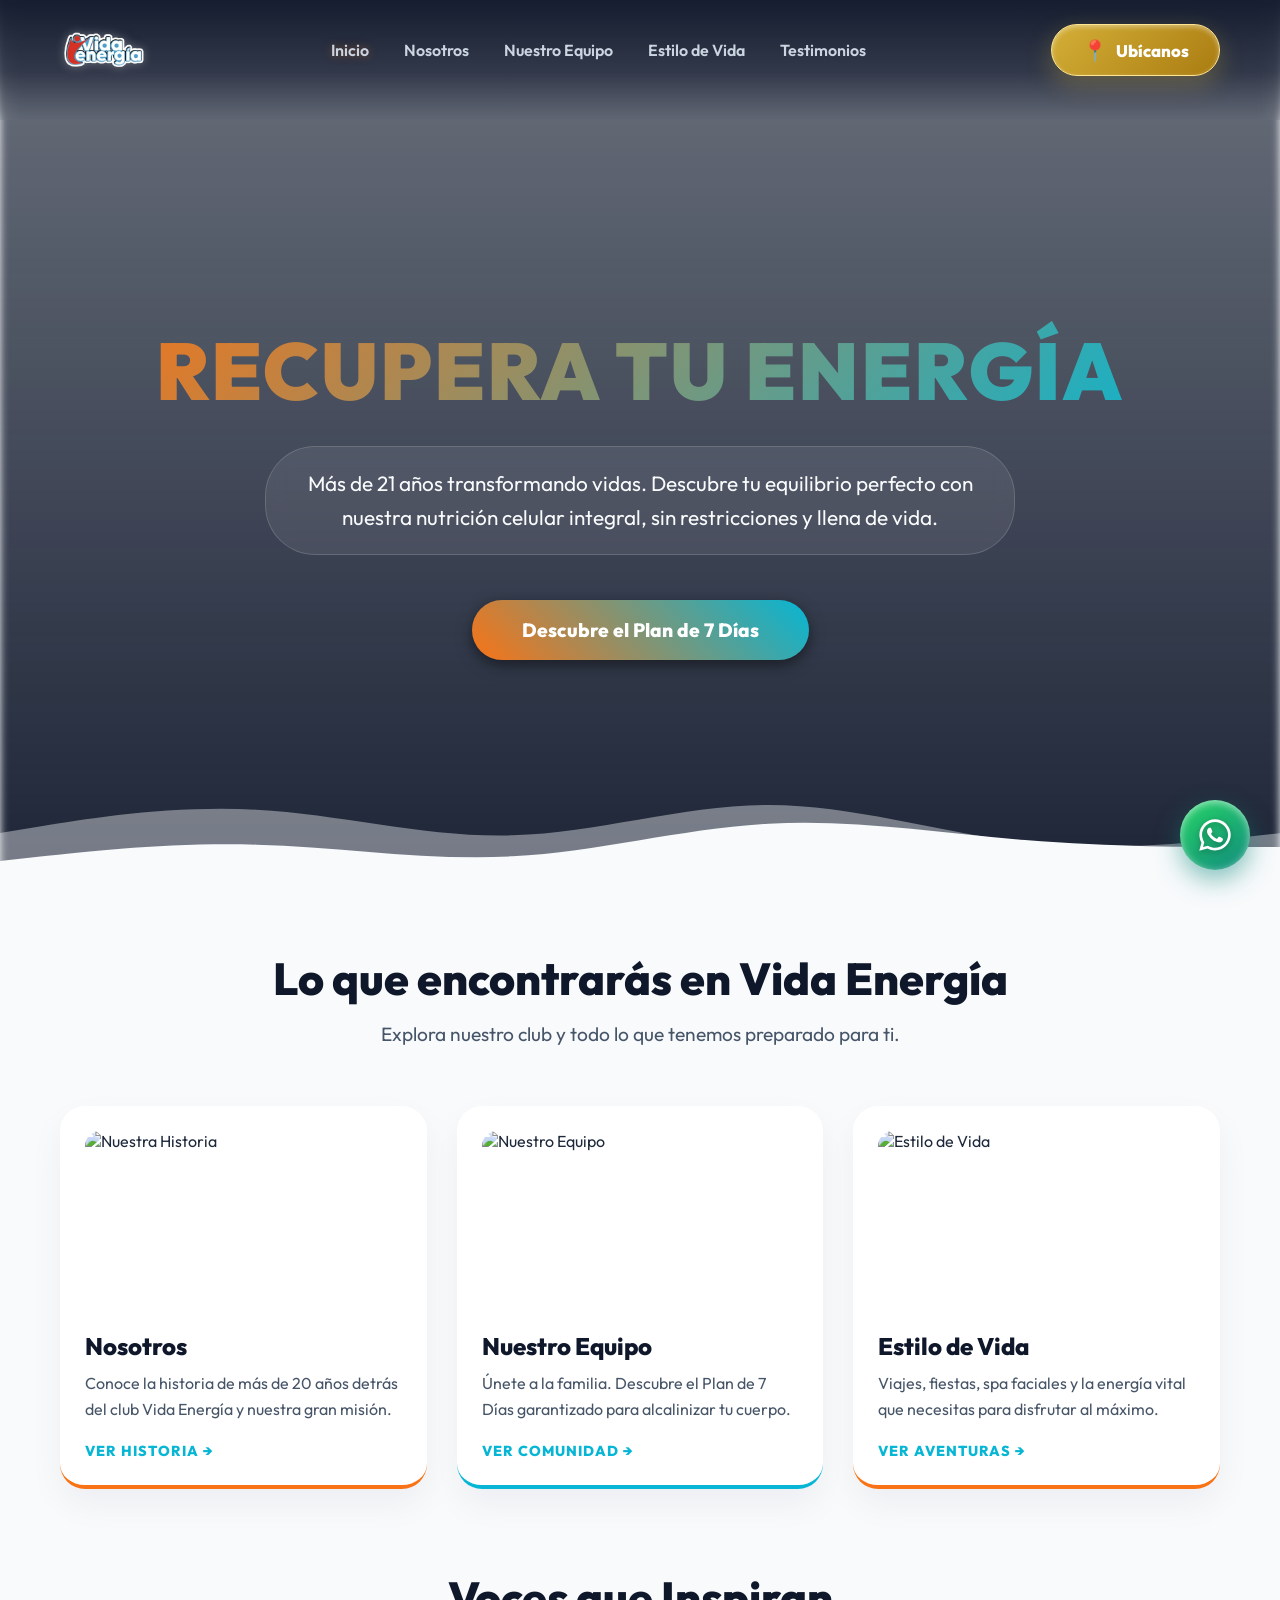
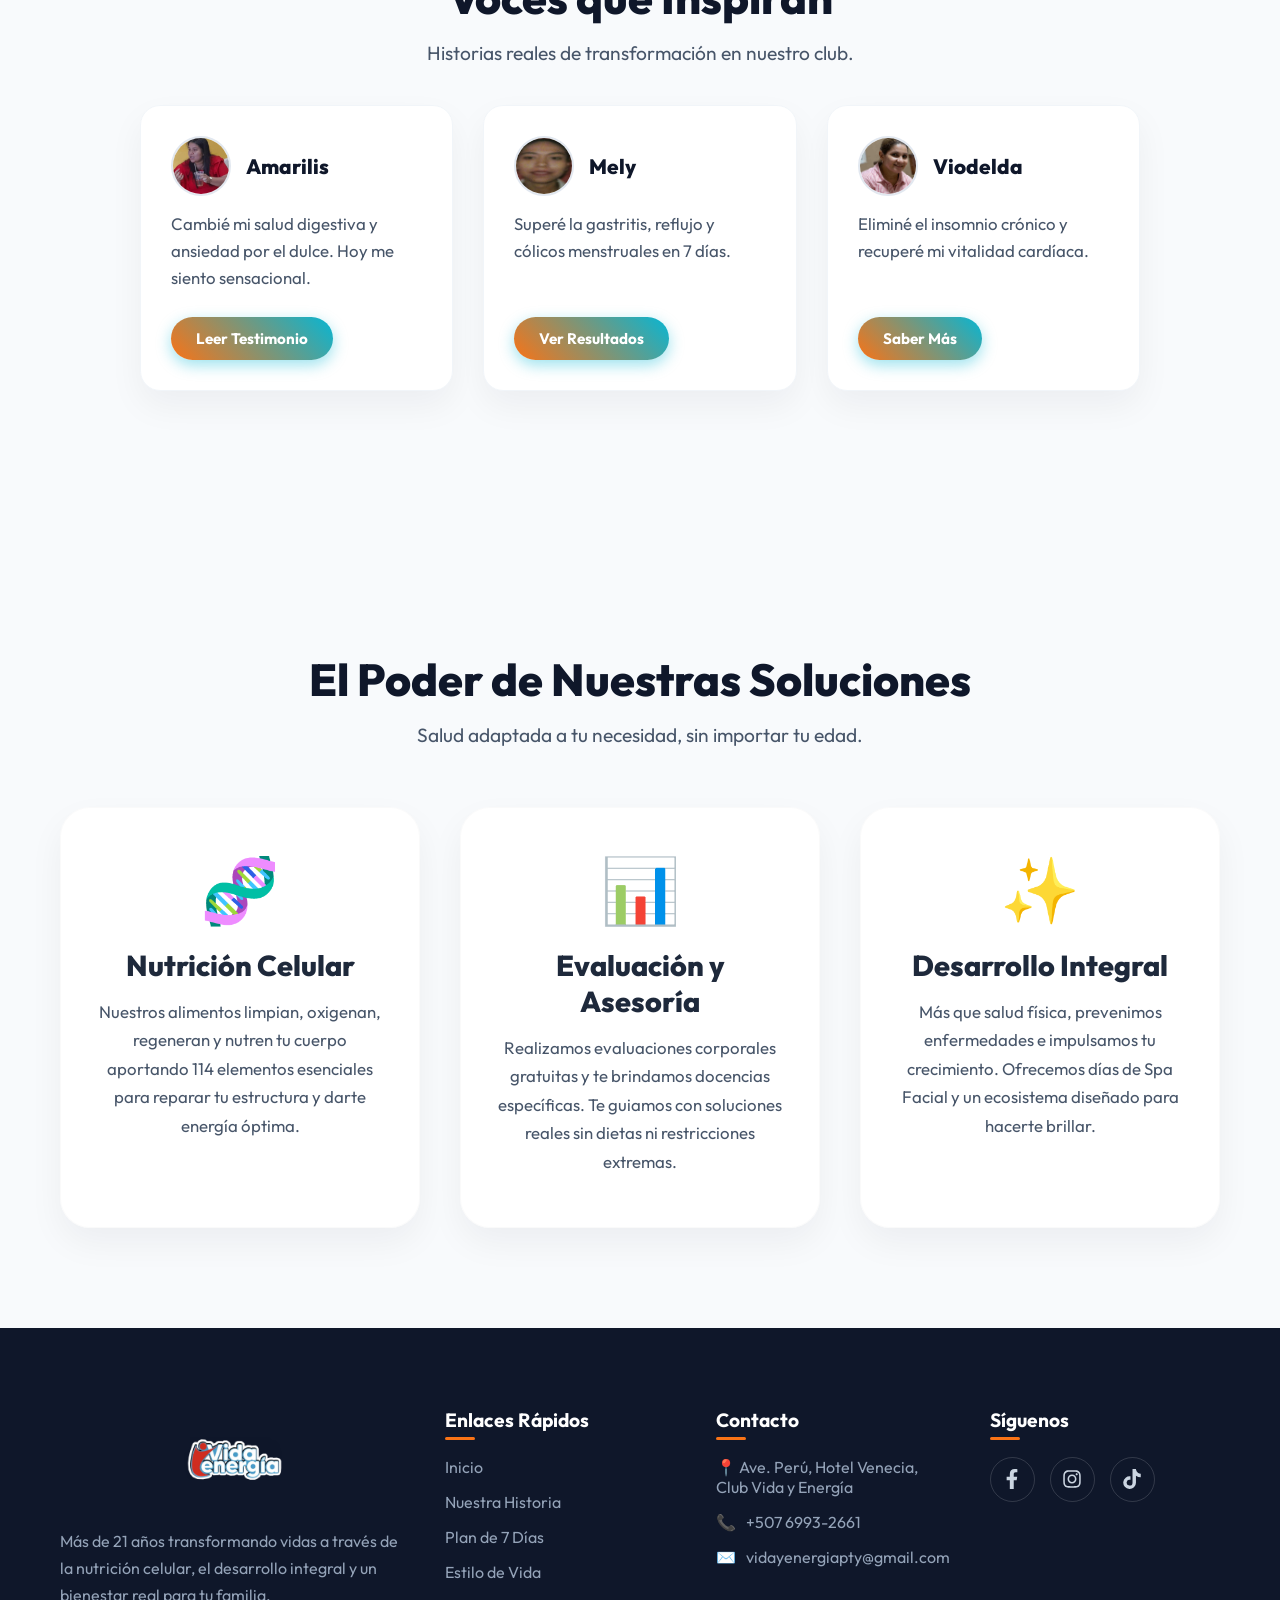
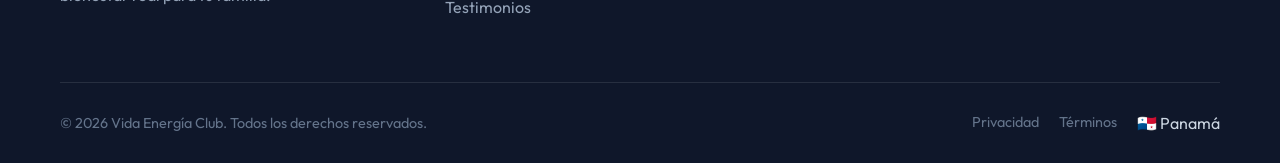
==== commit ac379b93: "Update index.html" ====
--- a/index.html
+++ b/index.html
@@ -138,147 +138,7 @@
             <div class="footer-grid">
                 <div class="footer-brand"><img src="log.png" alt="Vida Energía Logo" class="footer-logo"><p>Más de 21 años transformando vidas a través de la nutrición celular, el desarrollo integral y un bienestar real para tu familia.</p></div>
                 <div class="footer-links"><h4>Enlaces Rápidos</h4><ul><li><a href="index.html">Inicio</a></li><li><a href="nosotros.html">Nuestra Historia</a></li><li><a href="equipo.html">Plan de 7 Días</a></li><li><a href="estilo-vida.html">Estilo de Vida</a></li><li><a href="testimonios.html">Testimonios</a></li></ul></div>
-                <!DOCTYPE html>
-<html lang="es">
-<head>
-    <meta charset="UTF-8">
-    <meta name="viewport" content="width=device-width, initial-scale=1.0">
-    <title>Vida Energía | Tu Club de Bienestar</title>
-    <link rel="icon" href="log.png" type="image/png">
-    <link href="https://fonts.googleapis.com/css2?family=Outfit:wght@300;400;600;800;900&display=swap" rel="stylesheet">
-    <link href="https://unpkg.com/aos@2.3.1/dist/aos.css" rel="stylesheet">
-    <link rel="stylesheet" href="style.css">
-</head>
-<body>
-
-    <div class="bubbles-container">
-        <div class="bubble b-1"></div><div class="bubble b-2 coral"></div><div class="bubble b-3"></div><div class="bubble b-4"></div>
-        <div class="bubble b-5 coral"></div><div class="bubble b-6"></div><div class="bubble b-7"></div><div class="bubble b-8 coral"></div>
-        <div class="bubble b-9"></div><div class="bubble b-10"></div><div class="bubble b-11"></div><div class="bubble b-12 coral"></div>
-    </div>
-
-    <header data-aos="fade-down" data-aos-duration="800">
-        <div class="container nav-wrapper">
-            <div class="logo"><a href="index.html"><img src="log.png" alt="Vida Energía Logo"></a></div>
-            
-            <div class="hamburger-icon" id="hamburger-icon">
-                <span></span>
-                <span></span>
-                <span></span>
-            </div>
-
-            <ul class="nav-links" id="nav-links">
-                <li><a href="index.html" class="active-link">Inicio</a></li>
-                <li><a href="nosotros.html">Nosotros</a></li>
-                <li><a href="equipo.html">Nuestro Equipo</a></li>
-                <li><a href="estilo-vida.html">Estilo de Vida</a></li>
-                <li><a href="testimonios.html">Testimonios</a></li>
-                
-                <li class="ubicanos-mobile-item">
-                    <a href="https://www.google.com/maps/search/?api=1&query=8.972268871128382,-79.53579805791989" class="btn-premium-map" target="_blank"><span class="pin-icon">📍</span> Ubícanos</a>
-                </li>
-            </ul>
-            
-            <div class="ubicanos-desktop-wrapper">
-                <a href="https://www.google.com/maps/search/?api=1&query=8.972268871128382,-79.53579805791989" class="btn-premium-map" target="_blank"><span class="pin-icon">📍</span> Ubícanos</a>
-            </div>
-        </div>
-    </header>
-
-    <section class="hero">
-        <div class="hero-bg bg-index"></div> 
-        <div class="container" style="position: relative; z-index: 10;">
-            <h1 data-aos="zoom-in" data-aos-duration="1200">Recupera Tu <span>Energía</span></h1>
-            <p class="hero-subtitle">Más de 21 años transformando vidas. Descubre tu equilibrio perfecto con nuestra nutrición celular integral, sin restricciones y llena de vida.</p>
-            <a href="equipo.html#plan-7-dias" class="btn-main" data-aos="fade-up" data-aos-delay="400">Descubre el Plan de 7 Días</a>
-        </div>
-        <div class="wave-divider">
-            <svg viewBox="0 0 1440 320" preserveAspectRatio="none"><path fill="rgba(248, 250, 252, 0.4)" d="M0,160L48,144C96,128,192,96,288,106.7C384,117,480,171,576,165.3C672,160,768,96,864,96C960,96,1056,160,1152,181.3C1248,203,1344,181,1392,170.7L1440,160L1440,320L1392,320C1344,320,1248,320,1152,320C1056,320,960,320,864,320C768,320,672,320,576,320C480,320,384,320,288,320C192,320,96,320,48,320L0,320Z"></path><path class="wave-solid" d="M0,224L48,213.3C96,203,192,181,288,186.7C384,192,480,224,576,213.3C672,203,768,149,864,138.7C960,128,1056,160,1152,176C1248,192,1344,192,1392,192L1440,192L1440,320L1392,320C1344,320,1248,320,1152,320C1056,320,960,320,864,320C768,320,672,320,576,320C480,320,384,320,288,320C192,320,96,320,48,320L0,320Z"></path></svg>
-        </div>
-    </section>
-
-    <section class="section-p content-layer watermark-section watermark-spa" style="padding-top: 50px;">
-        <div class="container text-center">
-            <h2 data-aos="fade-up" class="section-title">Lo que encontrarás en Vida Energía</h2>
-            <p data-aos="fade-up" class="section-subtitle">Explora nuestro club y todo lo que tenemos preparado para ti.</p>
-            
-            <div class="previas-grid">
-                <div class="previa-card" data-aos="fade-up" data-aos-delay="200">
-                    <img src="https://images.unsplash.com/photo-1522071820081-009f0129c71c?q=80&w=600&auto=format&fit=crop" alt="Nuestra Historia">
-                    <h3>Nosotros</h3>
-                    <p>Conoce la historia de más de 20 años detrás del club Vida Energía y nuestra gran misión.</p>
-                    <a href="nosotros.html">Ver Historia →</a>
-                </div>
-                <div class="previa-card" data-aos="fade-up" data-aos-delay="300">
-                    <img src="https://images.unsplash.com/photo-1544367567-0f2fcb009e0b?q=80&w=600&auto=format&fit=crop" alt="Nuestro Equipo">
-                    <h3>Nuestro Equipo</h3>
-                    <p>Únete a la familia. Descubre el Plan de 7 Días garantizado para alcalinizar tu cuerpo.</p>
-                    <a href="equipo.html">Ver Comunidad →</a>
-                </div>
-                <div class="previa-card" data-aos="fade-up" data-aos-delay="400">
-                    <img src="https://images.unsplash.com/photo-1533130061792-64b345e4a833?q=80&w=600&auto=format&fit=crop" alt="Estilo de Vida">
-                    <h3>Estilo de Vida</h3>
-                    <p>Viajes, fiestas, spa faciales y la energía vital que necesitas para disfrutar al máximo.</p>
-                    <a href="estilo-vida.html">Ver Aventuras →</a>
-                </div>
-            </div> 
-            
-            <div class="voces-section" style="margin-top: 80px;">
-                <h2 data-aos="fade-up" class="section-title">Voces que Inspiran</h2>
-                <p data-aos="fade-up" class="section-subtitle" style="margin-bottom: 40px;">Historias reales de transformación en nuestro club.</p>
-                
-                <div class="voces-grid">
-                    <div class="voz-card" data-aos="fade-up" data-aos-delay="100">
-                        <div class="voz-header">
-                            <img src="Img/MareAnte.jpg" alt="Amarilis" class="voz-avatar">
-                            <h4 class="voz-name">Amarilis</h4>
-                        </div>
-                        <p class="voz-quote">Cambié mi salud digestiva y ansiedad por el dulce. Hoy me siento sensacional.</p>
-                        <a href="testimonios.html" class="btn-gradient">Leer Testimonio</a>
-                    </div>
-
-                    <div class="voz-card" data-aos="fade-up" data-aos-delay="200">
-                        <div class="voz-header">
-                            <img src="Img/MelyAnte.jpg" alt="Mely" class="voz-avatar">
-                            <h4 class="voz-name">Mely</h4>
-                        </div>
-                        <p class="voz-quote">Superé la gastritis, reflujo y cólicos menstruales en 7 días.</p>
-                        <a href="testimonios.html" class="btn-gradient">Ver Resultados</a>
-                    </div>
-
-                    <div class="voz-card" data-aos="fade-up" data-aos-delay="300">
-                        <div class="voz-header">
-                            <img src="Img/VioAnte.jpg" alt="Viodelda" class="voz-avatar">
-                            <h4 class="voz-name">Viodelda</h4>
-                        </div>
-                        <p class="voz-quote">Eliminé el insomnio crónico y recuperé mi vitalidad cardíaca.</p>
-                        <a href="testimonios.html" class="btn-gradient">Saber Más</a>
-                    </div>
-                </div>
-            </div>
-        </div>
-    </section>
-
-    <section id="servicios" class="section-p content-layer watermark-section watermark-community">
-        <div class="container text-center">
-            <h2 data-aos="fade-up" class="section-title">El Poder de Nuestras Soluciones</h2>
-            <p data-aos="fade-up" class="section-subtitle">Salud adaptada a tu necesidad, sin importar tu edad.</p>
-            <div class="services-grid">
-                <div class="service-card" data-aos="fade-up" data-aos-delay="200"><div class="service-icon">🧬</div><h3>Nutrición Celular</h3><p>Nuestros alimentos limpian, oxigenan, regeneran y nutren tu cuerpo aportando 114 elementos esenciales para reparar tu estructura y darte energía óptima.</p></div>
-                <div class="service-card" data-aos="fade-up" data-aos-delay="300"><div class="service-icon">📊</div><h3>Evaluación y Asesoría</h3><p>Realizamos evaluaciones corporales gratuitas y te brindamos docencias específicas. Te guiamos con soluciones reales sin dietas ni restricciones extremas.</p></div>
-                <div class="service-card" data-aos="fade-up" data-aos-delay="400"><div class="service-icon">✨</div><h3>Desarrollo Integral</h3><p>Más que salud física, prevenimos enfermedades e impulsamos tu crecimiento. Ofrecemos días de Spa Facial y un ecosistema diseñado para hacerte brillar.</p></div>
-            </div>
-        </div>
-    </section>
-
-    <a href="https://wa.me/50769932661" class="whatsapp-float" target="_blank"><svg xmlns="http://www.w3.org/2000/svg" viewBox="0 0 448 512"><path d="M380.9 97.1C339 55.1 283.2 32 223.9 32c-122.4 0-222 99.6-222 222 0 39.1 10.2 77.3 29.6 111L0 480l117.7-30.9c32.4 17.7 68.9 27 106.1 27h.1c122.3 0 224.1-99.6 224.1-222 0-59.3-25.2-115-67.1-157zm-157 341.6c-33.2 0-65.7-8.9-94-25.7l-6.7-4-69.8 18.3L72 359.2l-4.4-7c-18.5-29.4-28.2-63.3-28.2-98.2 0-101.7 82.8-184.5 184.6-184.5 49.3 0 95.6 19.2 130.4 54.1 34.8 34.9 56.2 81.2 56.1 130.5 0 101.8-84.9 184.6-186.6 184.6zm101.2-138.2c-5.5-2.8-32.8-16.2-37.9-18-5.1-1.9-8.8-2.8-12.5 2.8-3.7 5.6-14.3 18-17.6 21.8-3.2 3.7-6.5 4.2-12 1.4-32.6-16.3-54-29.1-75.5-66-5.7-9.8 5.7-9.1 16.3-30.3 1.8-3.7 .9-6.9-.5-9.7-1.4-2.8-12.5-30.1-17.1-41.2-4.5-10.8-9.1-9.3-12.5-9.5-3.2-.2-6.9-.2-10.6-.2-3.7 0-9.7 1.4-14.8 6.9-5.1 5.6-19.4 19-19.4 46.3s19.9 53.7 22.7 57.4c2.8 3.7 39.1 59.7 94.8 83.8 35.2 15.2 49 16.5 66.6 13.9 10.7-1.6 32.8-13.4 37.4-26.4 4.6-13 4.6-24.1 3.2-26.4-1.3-2.5-5-3.9-10.5-6.6z"/></svg></a>
-    
-     <footer class="footer-premium">
-        <div class="container">
-            <div class="footer-grid">
-                <div class="footer-brand"><img src="log.png" alt="Vida Energía Logo" class="footer-logo"><p>Más de 21 años transformando vidas a través de la nutrición celular, el desarrollo integral y un bienestar real para tu familia.</p></div>
-                <div class="footer-links"><h4>Enlaces Rápidos</h4><ul><li><a href="index.html">Inicio</a></li><li><a href="nosotros.html">Nuestra Historia</a></li><li><a href="equipo.html">Plan de 7 Días</a></li><li><a href="estilo-vida.html">Estilo de Vida</a></li><li><a href="testimonios.html">Testimonios</a></li></ul></div>
-                <div class="footer-contact"><h4>Contacto</h4><p>📍 Ave. Perú, Hotel Venecia</p><p>📞 <a href="https://wa.me/50769932661" target="_blank">+507 6993-2661</a></p><p>✉️ <a href="mailto:vidayenergiapty@gmail.com">vidayenergiapty@gmail.com</a></p><p><a href="https://www.google.com/maps/search/?api=1&query=8.972268871128382,-79.53579805791989" target="_blank">Ave. Perú, Hotel Venecia, Club Vida y Energía</a></p></div>
+              <div class="footer-contact"><h4>Contacto</h4><p><a href="https://www.google.com/maps/search/?api=1&query=8.972268871128382,-79.53579805791989" target="_blank">📍 Ave. Perú, Hotel Venecia, Club Vida y Energía</a></p><p>📞 <a href="https://wa.me/50769932661" target="_blank">+507 6993-2661</a></p><p>✉️ <a href="mailto:vidayenergiapty@gmail.com">vidayenergiapty@gmail.com</a></p></div>
                 <div class="footer-socials"><h4>Síguenos</h4>
                     <div class="social-container-mini">
                         <a href="https://www.facebook.com/profile.php?id=61579471792178" target="_blank" class="social-btn fb"><svg viewBox="0 0 320 512"><path d="M279.14 288l14.22-92.66h-88.91v-60.13c0-25.35 12.42-50.06 52.24-50.06h40.42V6.26S260.43 0 225.36 0c-73.22 0-121.08 44.38-121.08 124.72v70.62H22.89V288h81.39v224h100.17V288z"/></svg></a>
@@ -304,28 +164,3 @@
     </script>
 </body>
 </html>
-                <div class="footer-socials"><h4>Síguenos</h4>
-                    <div class="social-container-mini">
-                        <a href="https://www.facebook.com/profile.php?id=61579471792178" target="_blank" class="social-btn fb"><svg viewBox="0 0 320 512"><path d="M279.14 288l14.22-92.66h-88.91v-60.13c0-25.35 12.42-50.06 52.24-50.06h40.42V6.26S260.43 0 225.36 0c-73.22 0-121.08 44.38-121.08 124.72v70.62H22.89V288h81.39v224h100.17V288z"/></svg></a>
-                        <a href="https://www.instagram.com/vidayenergiapty/" target="_blank" class="social-btn ig"><svg viewBox="0 0 448 512"><path d="M224.1 141c-63.6 0-114.9 51.3-114.9 114.9s51.3 114.9 114.9 114.9S339 319.5 339 255.9 287.7 141 224.1 141zm0 189.6c-41.1 0-74.7-33.5-74.7-74.7s33.5-74.7 74.7-74.7 74.7 33.5 74.7 74.7-33.6 74.7-74.7 74.7zm146.4-194.3c0 14.9-12 26.8-26.8 26.8-14.9 0-26.8-12-26.8-26.8s12-26.8 26.8-26.8 26.8 12 26.8 26.8zm76.1 27.2c-1.7-35.9-9.9-67.7-36.2-93.9-26.2-26.2-58-34.4-93.9-36.2-37-2.1-147.9-2.1-184.9 0-35.8 1.7-67.6 9.9-93.9 36.1s-34.4 58-36.2 93.9c-2.1 37-2.1 147.9 0 184.9 1.7 35.9 9.9 67.7 36.2 93.9s58 34.4 93.9 36.2c37 2.1 147.9 2.1 184.9 0 35.9-1.7 67.7-9.9 93.9-36.2 26.2-26.2 34.4-58 36.2-93.9 2.1-37 2.1-147.8 0-184.8zM398.8 388c-7.8 19.6-22.9 34.7-42.6 42.6-29.5 11.7-99.5 9-132.1 9s-102.7 2.6-132.1-9c-19.6-7.8-34.7-22.9-42.6-42.6-11.7-29.5-9-99.5-9-132.1s-2.6-102.7 9-132.1c7.8-19.6 22.9-34.7 42.6-42.6 29.5-11.7 99.5-9 132.1-9s102.7-2.6 132.1 9c19.6 7.8 34.7 22.9 42.6 42.6 11.7 29.5 9 99.5 9 132.1s2.7 102.7-9 132.1z"/></svg></a>
-                        <a href="https://www.tiktok.com/@vida.y.energa?_r=1&_t=ZS-94f0y4UGZuC" target="_blank" class="social-btn tt"><svg viewBox="0 0 448 512"><path d="M448 209.9a210.1 210.1 0 0 1 -122.8-39.3V349.4A162.6 162.6 0 1 1 185 188.3V278.2a74.6 74.6 0 1 0 52.2 71.2V0l88 0a121.2 121.2 0 0 0 1.9 22.2h0A122.2 122.2 0 0 0 381 102.4a121.4 121.4 0 0 0 67 20.1z"/></svg></a>
-                    </div>
-                </div>
-            </div>
-            <div class="footer-bottom"><p>© 2026 Vida Energía Club. Todos los derechos reservados.</p><div class="footer-bottom-links"><a href="#">Privacidad</a><a href="#">Términos</a><span>🇵🇦 Panamá</span></div></div>
-        </div>
-    </footer>
-    <script src="https://unpkg.com/aos@2.3.1/dist/aos.js"></script><script> AOS.init({ once: false, offset: 50, duration: 600, easing: 'ease-out-cubic' }); </script>
-    
-    <script>
-        const hamburger = document.getElementById('hamburger-icon');
-        const navLinks = document.getElementById('nav-links');
-        if(hamburger && navLinks) {
-            hamburger.addEventListener('click', () => {
-                navLinks.classList.toggle('active');
-                hamburger.classList.toggle('toggle');
-            });
-        }
-    </script>
-</body>
-</html>
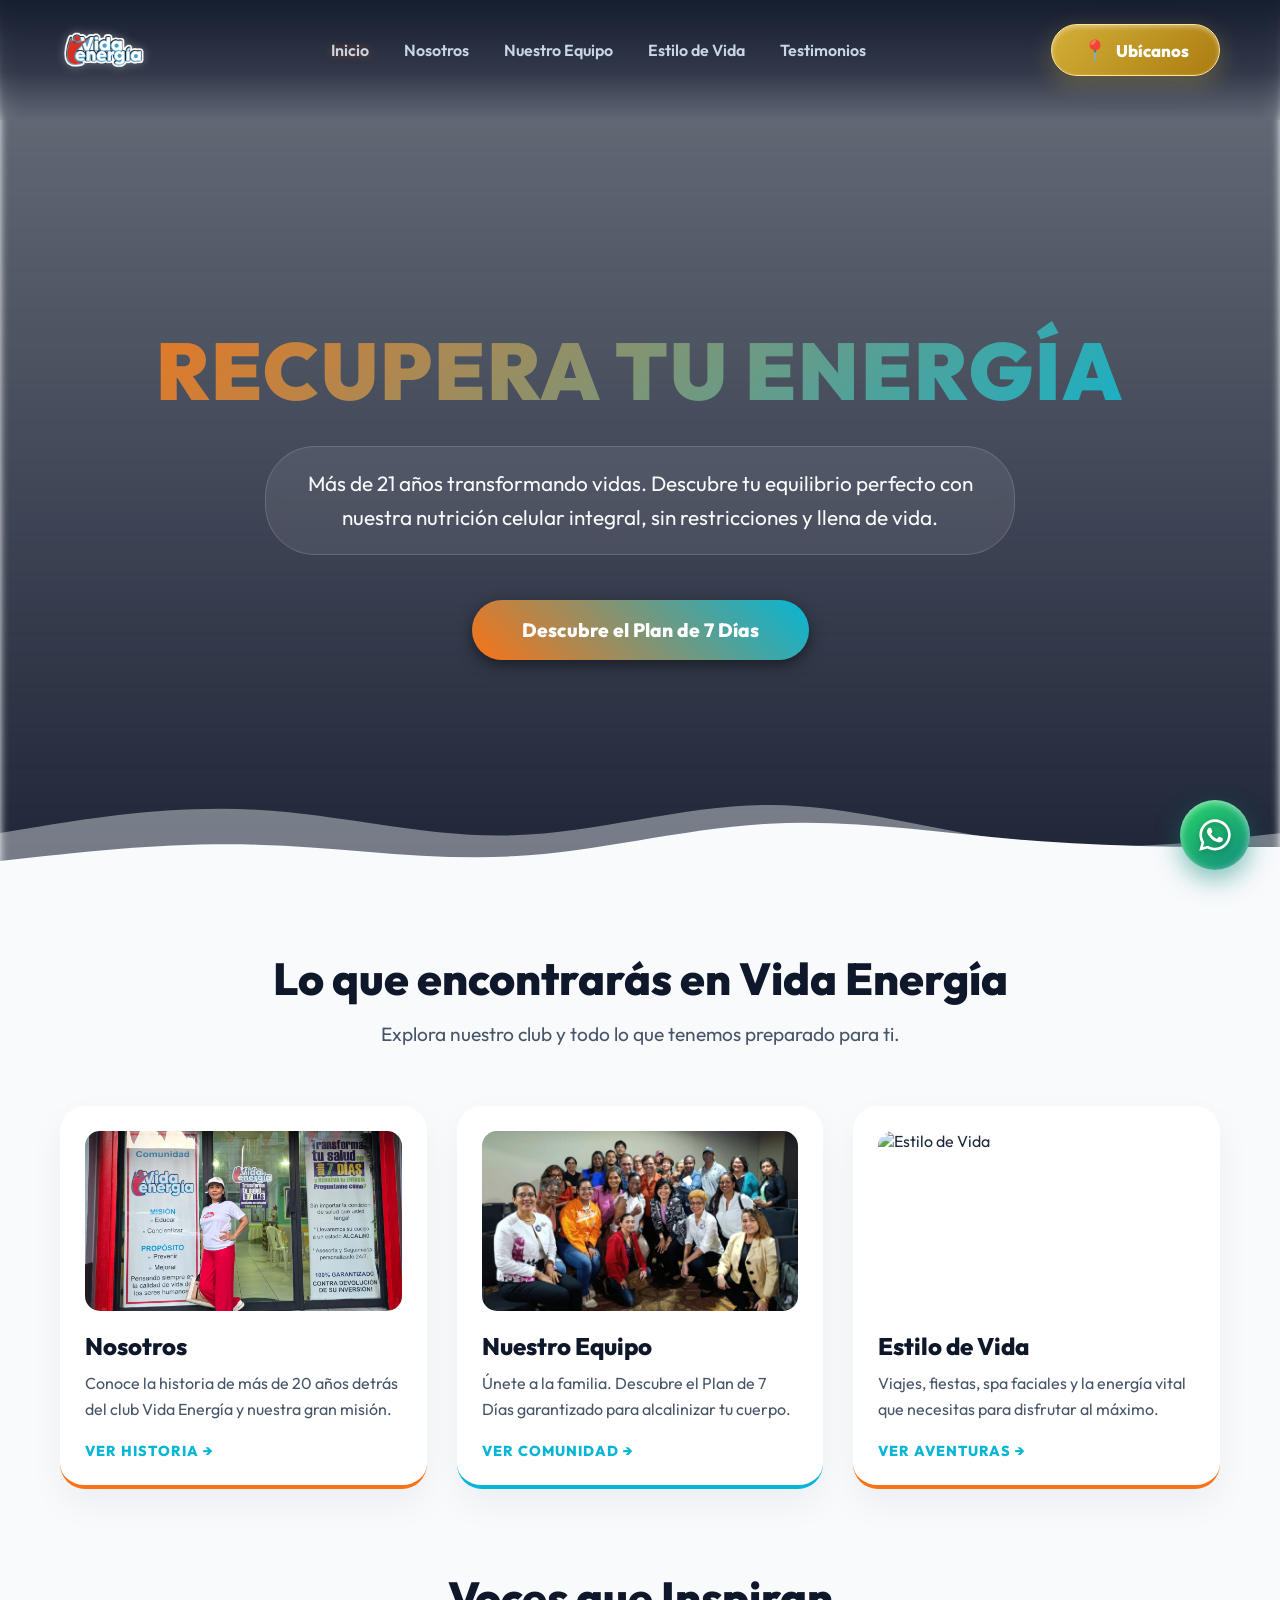
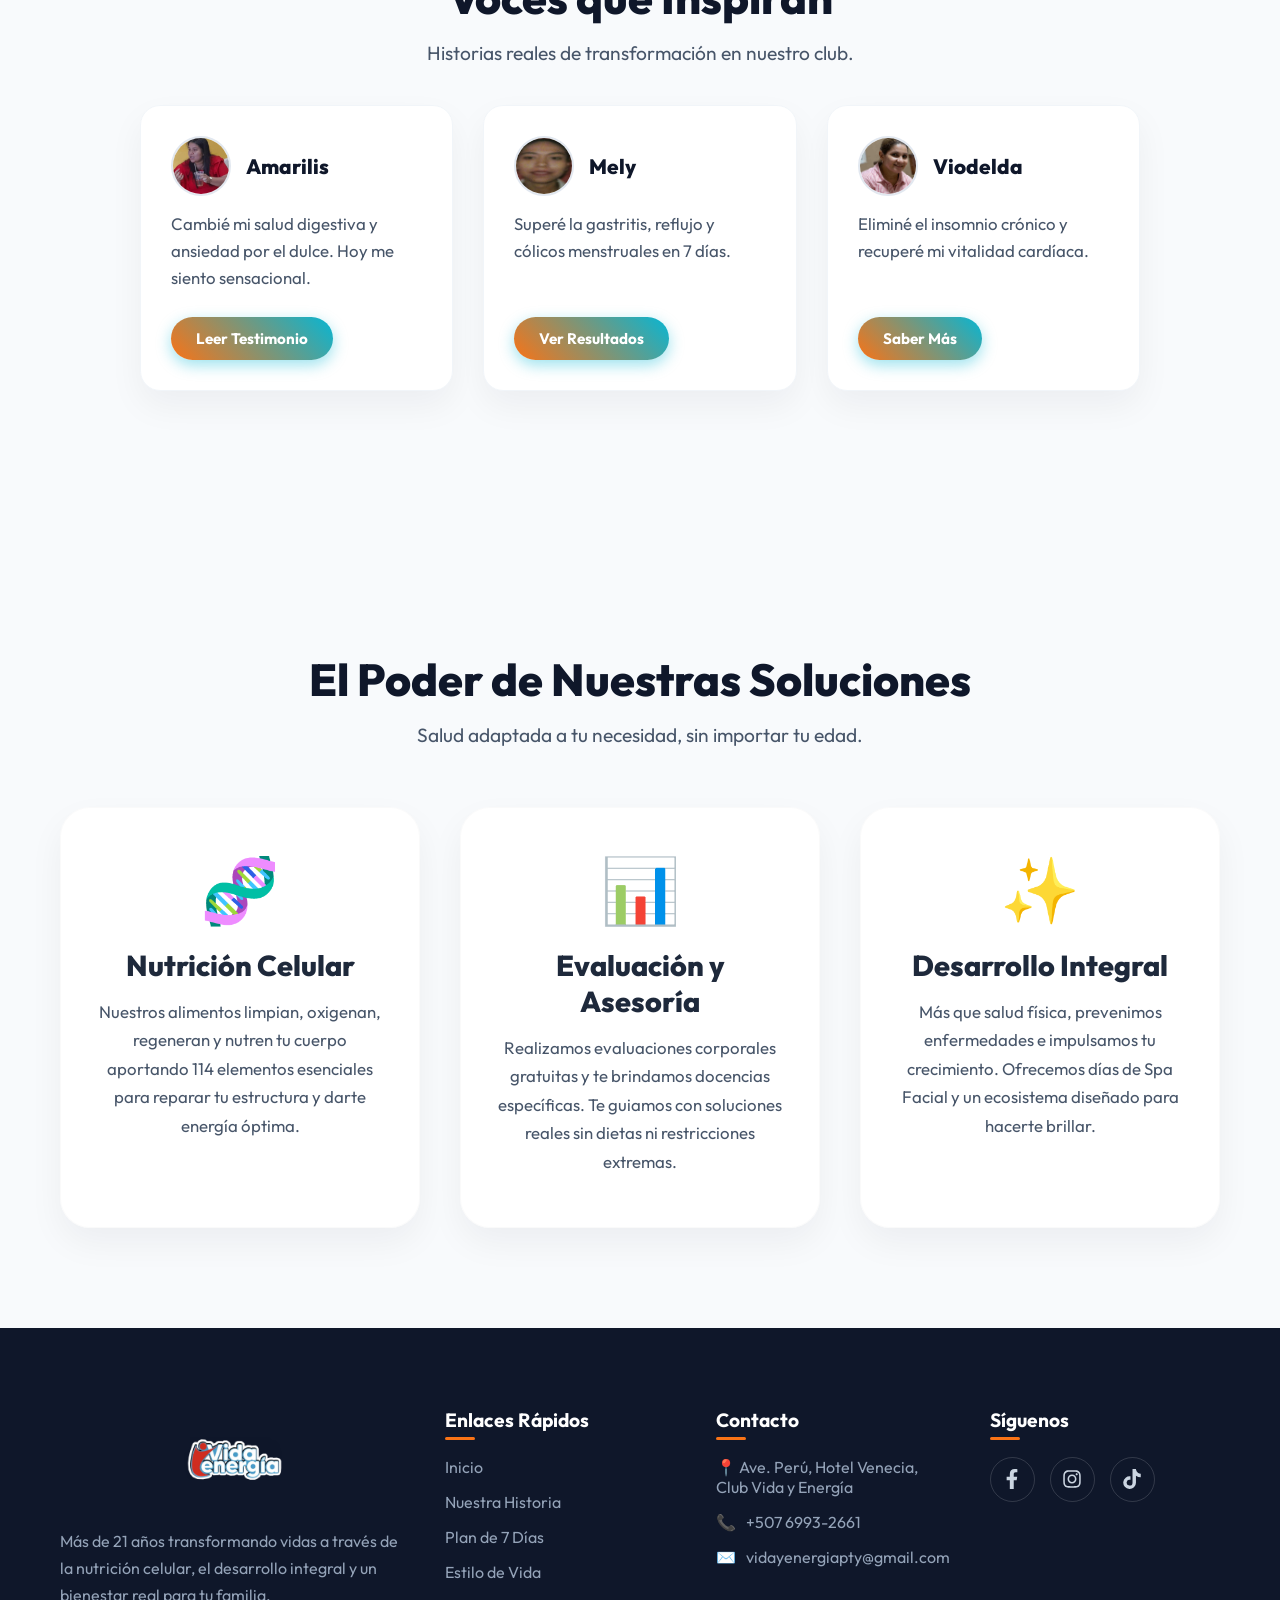
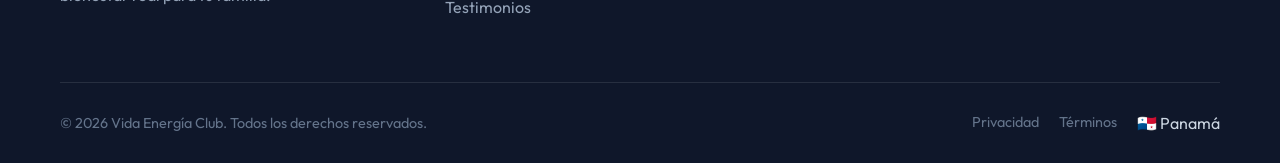
==== commit 9d12380f: "Update index.html" ====
--- a/index.html
+++ b/index.html
@@ -64,13 +64,13 @@
             
             <div class="previas-grid">
                 <div class="previa-card" data-aos="fade-up" data-aos-delay="200">
-                    <img src="https://images.unsplash.com/photo-1522071820081-009f0129c71c?q=80&w=600&auto=format&fit=crop" alt="Nuestra Historia">
+                    <img src="histo.png" alt="Nuestra Historia">
                     <h3>Nosotros</h3>
                     <p>Conoce la historia de más de 20 años detrás del club Vida Energía y nuestra gran misión.</p>
                     <a href="nosotros.html">Ver Historia →</a>
                 </div>
                 <div class="previa-card" data-aos="fade-up" data-aos-delay="300">
-                    <img src="https://images.unsplash.com/photo-1544367567-0f2fcb009e0b?q=80&w=600&auto=format&fit=crop" alt="Nuestro Equipo">
+                    <img src="cel/equipo.jpg" alt="Nuestro Equipo">
                     <h3>Nuestro Equipo</h3>
                     <p>Únete a la familia. Descubre el Plan de 7 Días garantizado para alcalinizar tu cuerpo.</p>
                     <a href="equipo.html">Ver Comunidad →</a>
--- a/style.css
+++ b/style.css
@@ -49,7 +49,7 @@
 .hero-bg { position: absolute; top: -15px; left: -15px; width: calc(100% + 30px); height: calc(100% + 30px); z-index: 2; background-size: cover; background-position: center; background-attachment: fixed; filter: blur(4px); }
 .bg-index { background-image: linear-gradient(rgba(15, 23, 42, 0.6), rgba(15, 23, 42, 0.95)), url('https://images.unsplash.com/photo-1506126613408-eca07ce68773?q=80&w=2000&auto=format&fit=crop'); }
 .bg-nosotros { background-image: linear-gradient(rgba(15, 23, 42, 0.75), rgba(15, 23, 42, 0.95)), url('https://images.unsplash.com/photo-1522071820081-009f0129c71c?q=80&w=2000&auto=format&fit=crop'); }
-.bg-equipo { background-image: linear-gradient(rgba(15, 23, 42, 0.75), rgba(15, 23, 42, 0.95)), url('https://images.unsplash.com/photo-1544367567-0f2fcb009e0b?q=80&w=2000&auto=format&fit=crop'); }
+.bg-equipo { background-image: linear-gradient(rgba(15, 23, 42, 0.75), rgba(15, 23, 42, 0.95)), url('cel/equipo.jpg'); }
 .bg-testimonios { background-image: linear-gradient(rgba(15, 23, 42, 0.75), rgba(15, 23, 42, 0.95)), url('https://images.unsplash.com/photo-1511632765486-a01980e01a18?q=80&w=2000&auto=format&fit=crop'); }
 .bg-estilo { background-image: linear-gradient(rgba(15, 23, 42, 0.7), rgba(15, 23, 42, 0.95)), url('https://images.unsplash.com/photo-1533130061792-64b345e4a833?q=80&w=2000&auto=format&fit=crop'); }
 
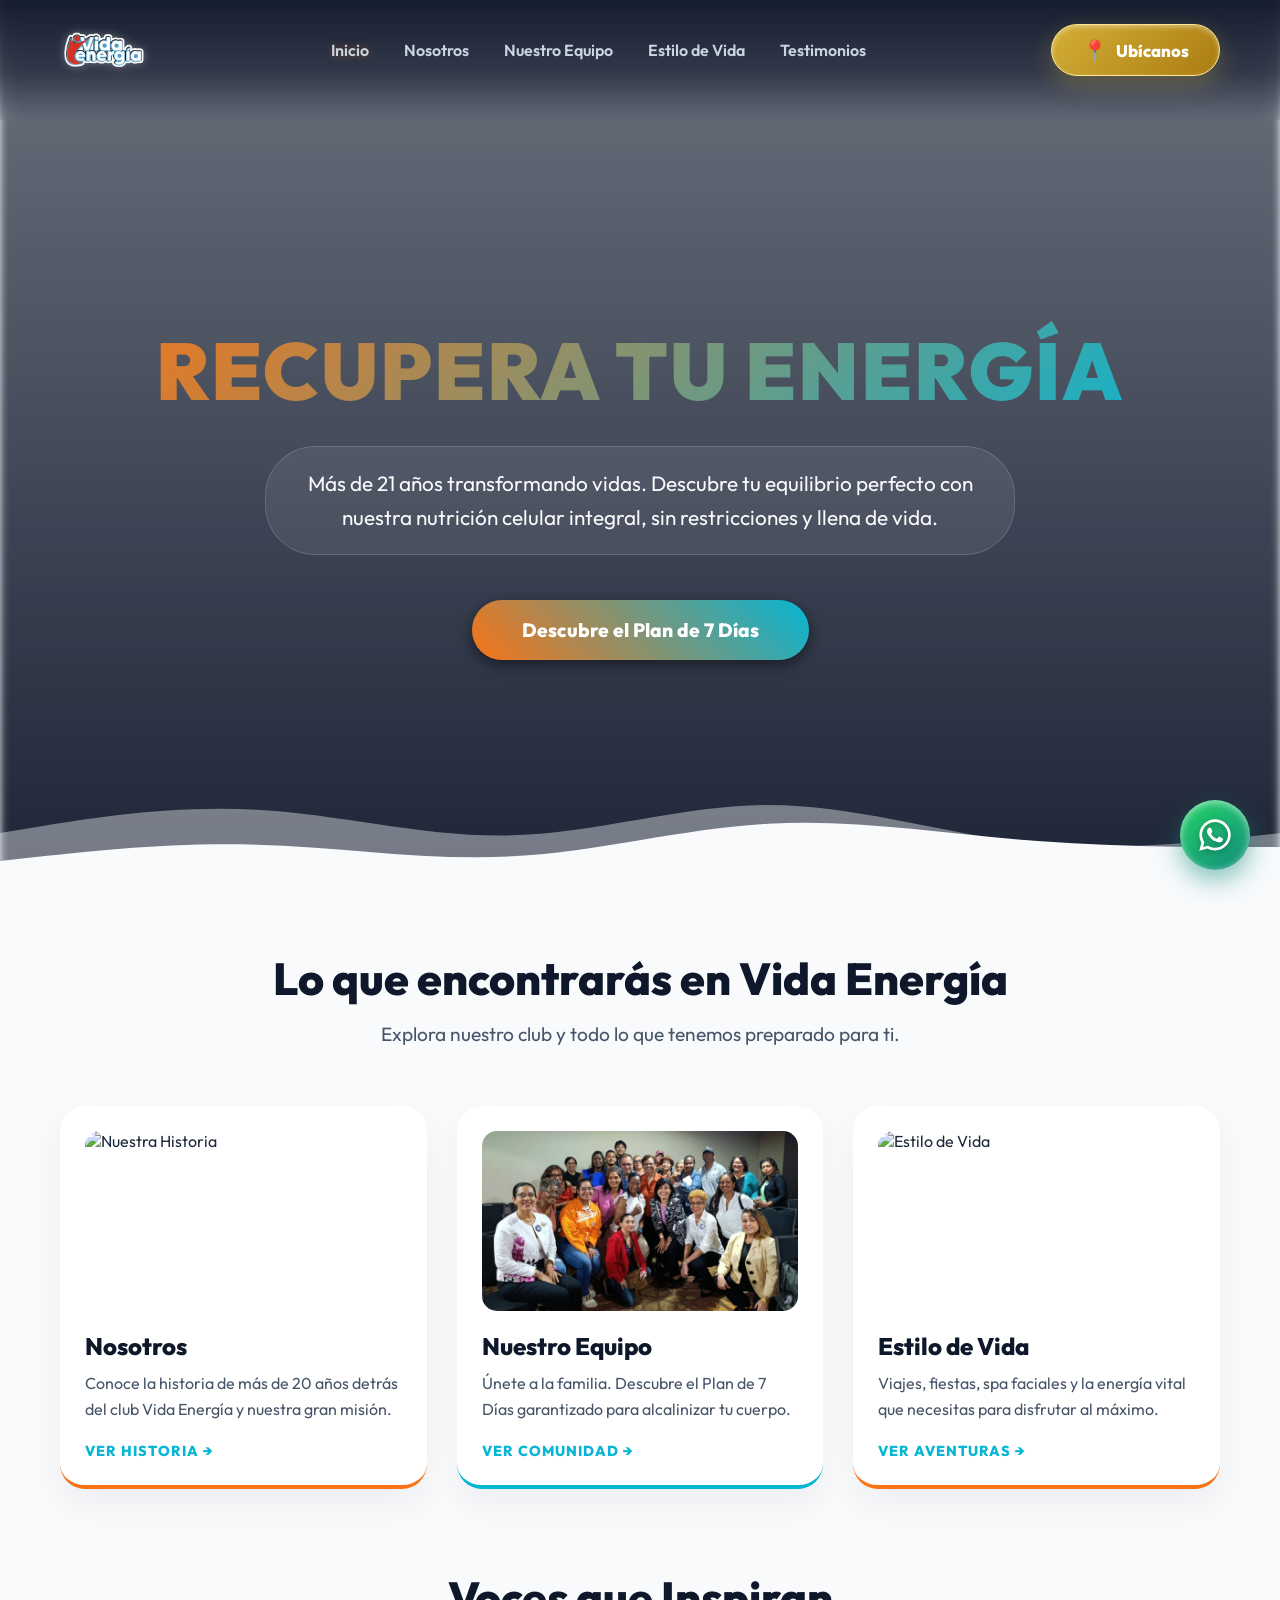
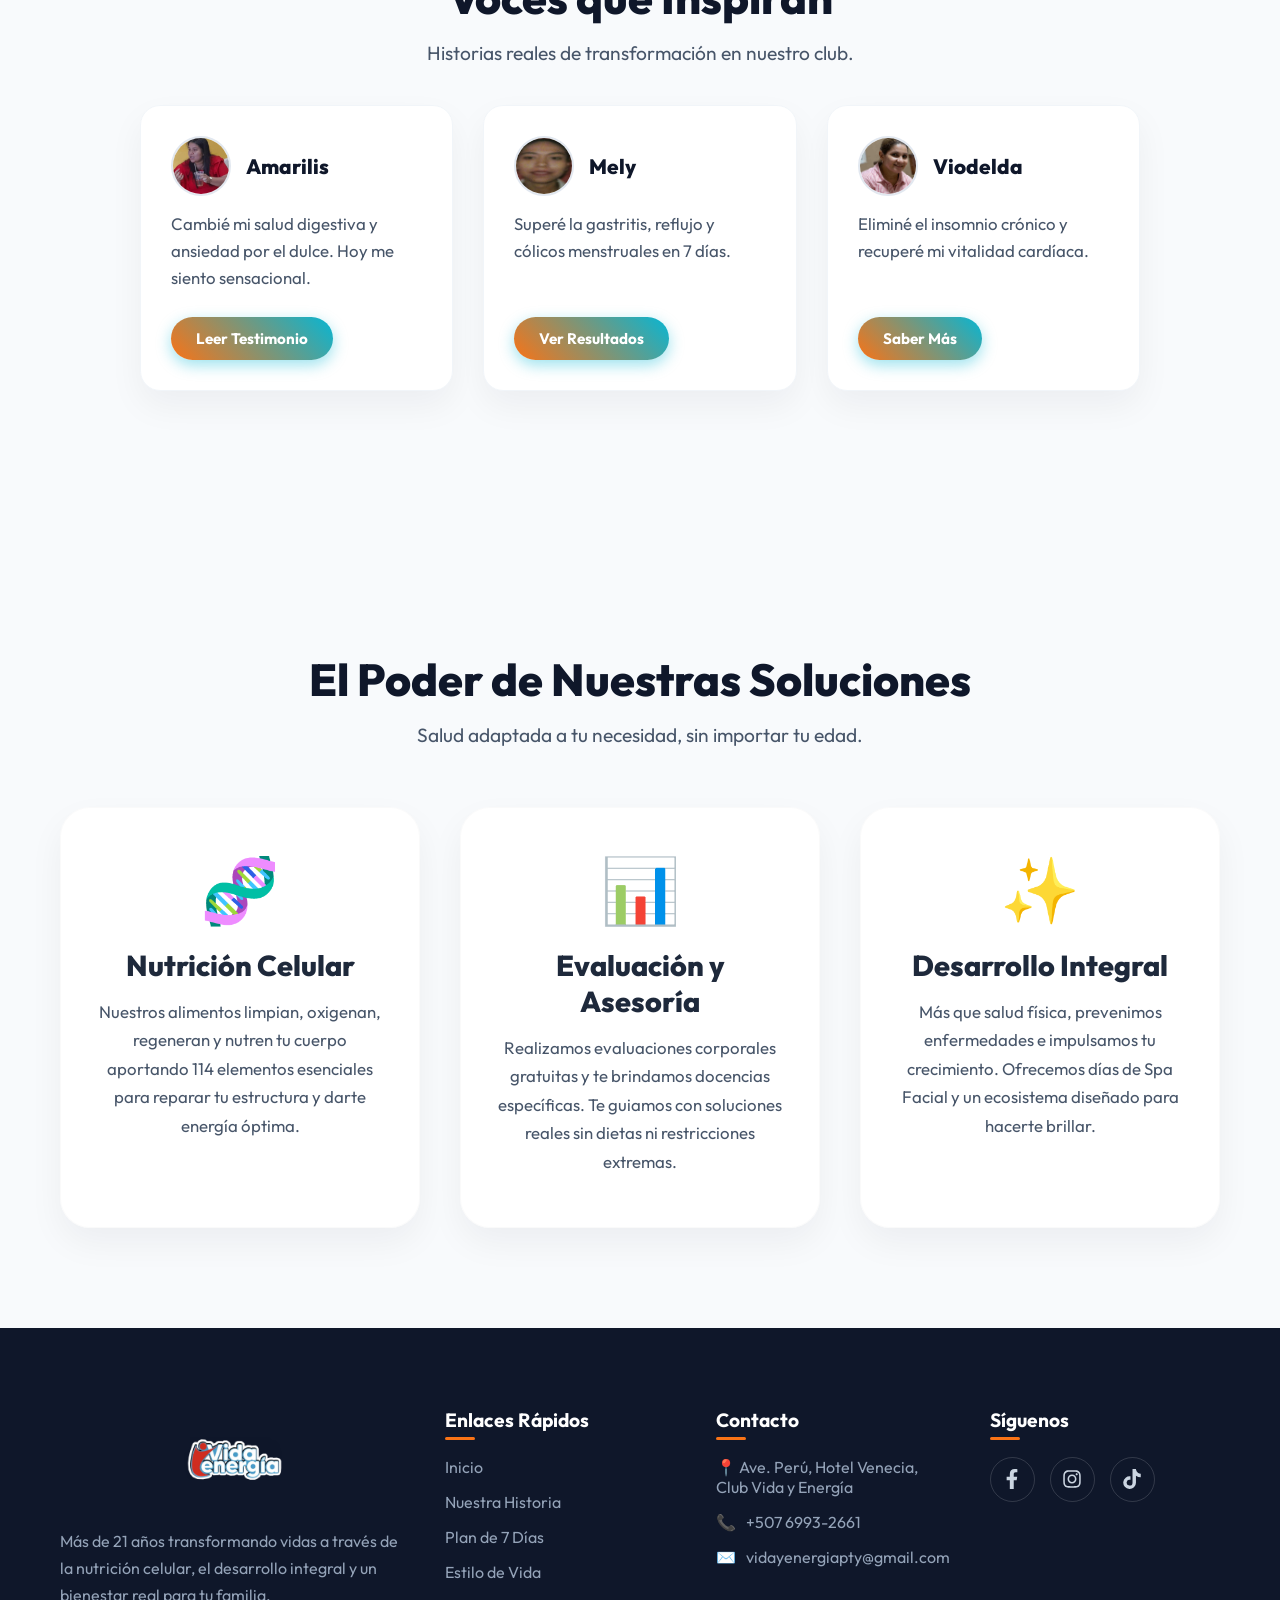
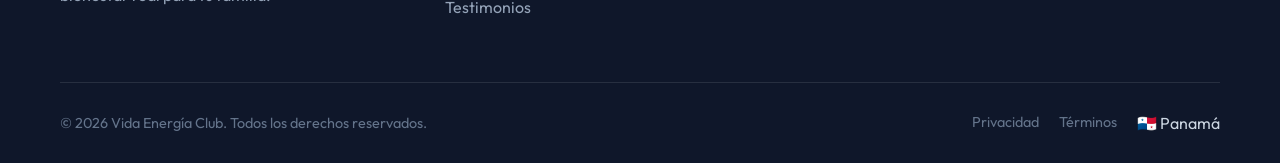
==== commit 2a762d53: "Update index.html" ====
--- a/index.html
+++ b/index.html
@@ -64,7 +64,7 @@
             
             <div class="previas-grid">
                 <div class="previa-card" data-aos="fade-up" data-aos-delay="200">
-                    <img src="histo.png" alt="Nuestra Historia">
+                    <img src="histo.jpg" alt="Nuestra Historia">
                     <h3>Nosotros</h3>
                     <p>Conoce la historia de más de 20 años detrás del club Vida Energía y nuestra gran misión.</p>
                     <a href="nosotros.html">Ver Historia →</a>
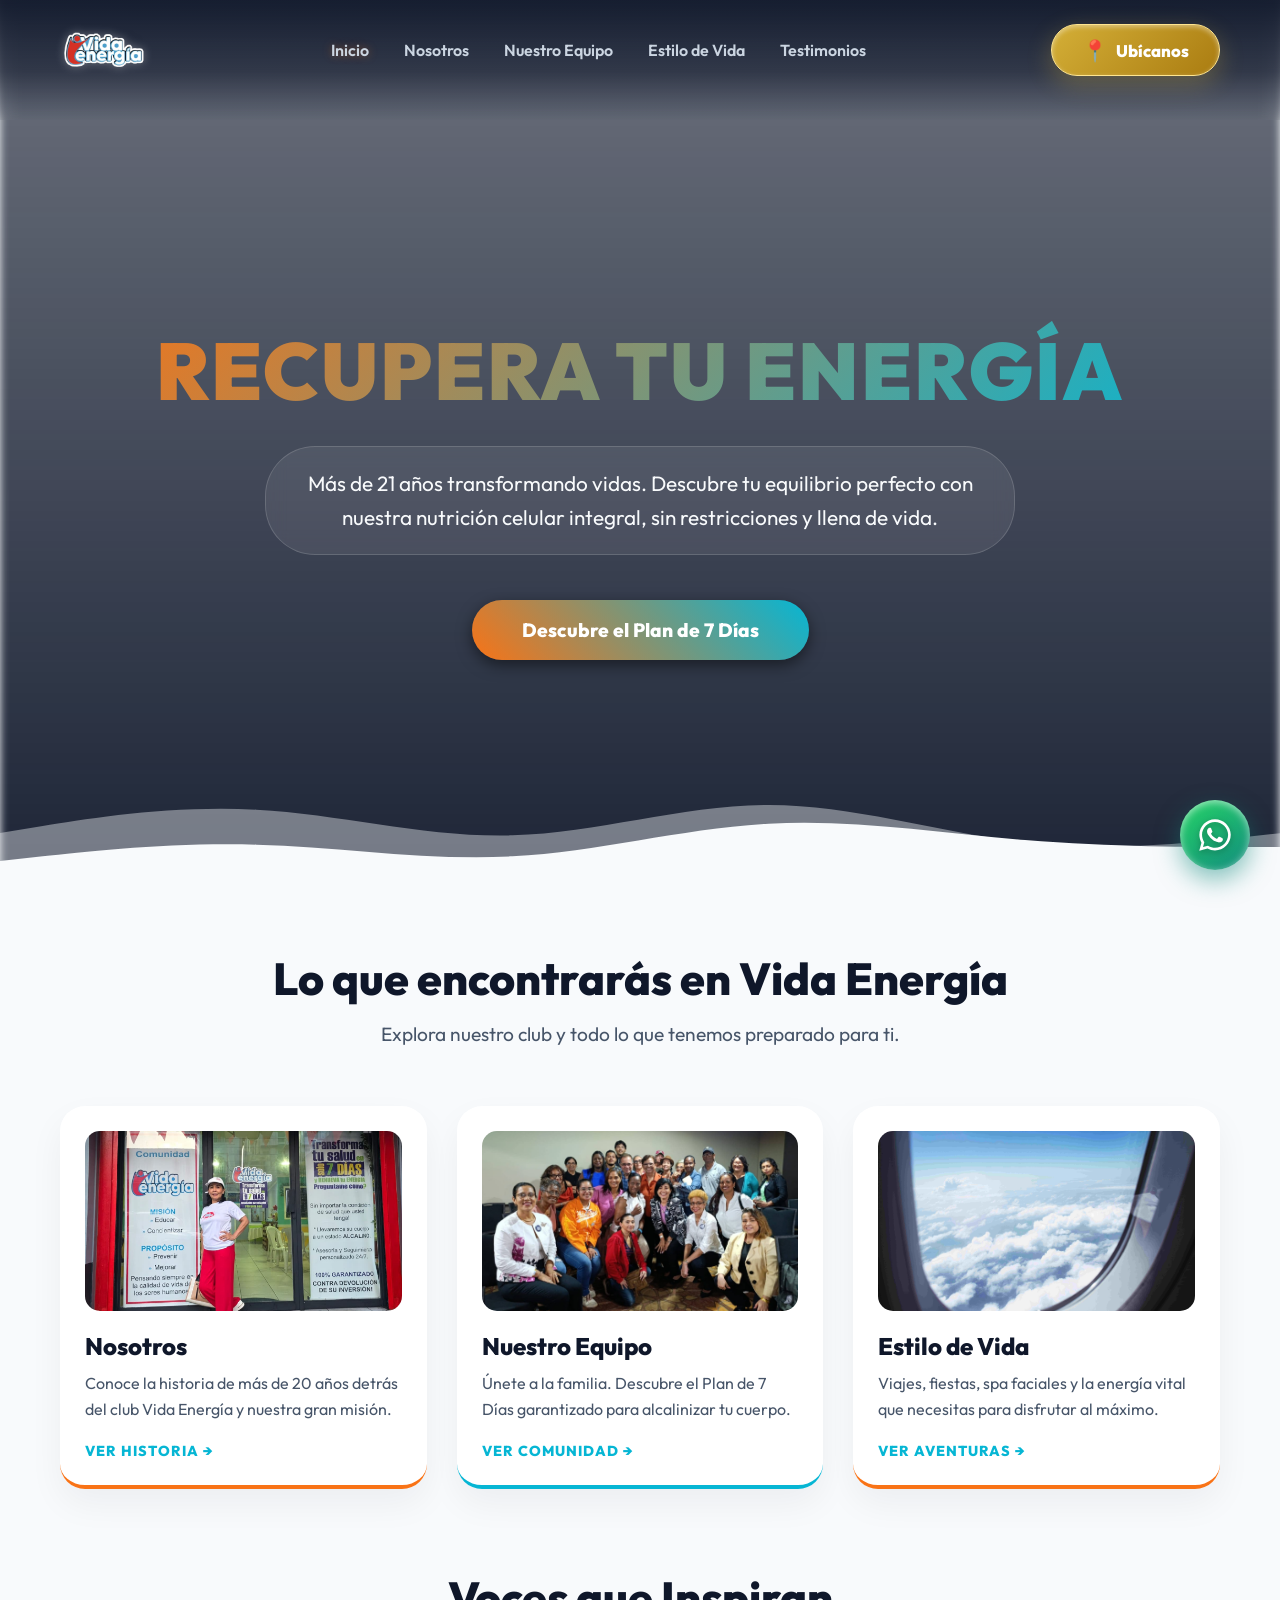
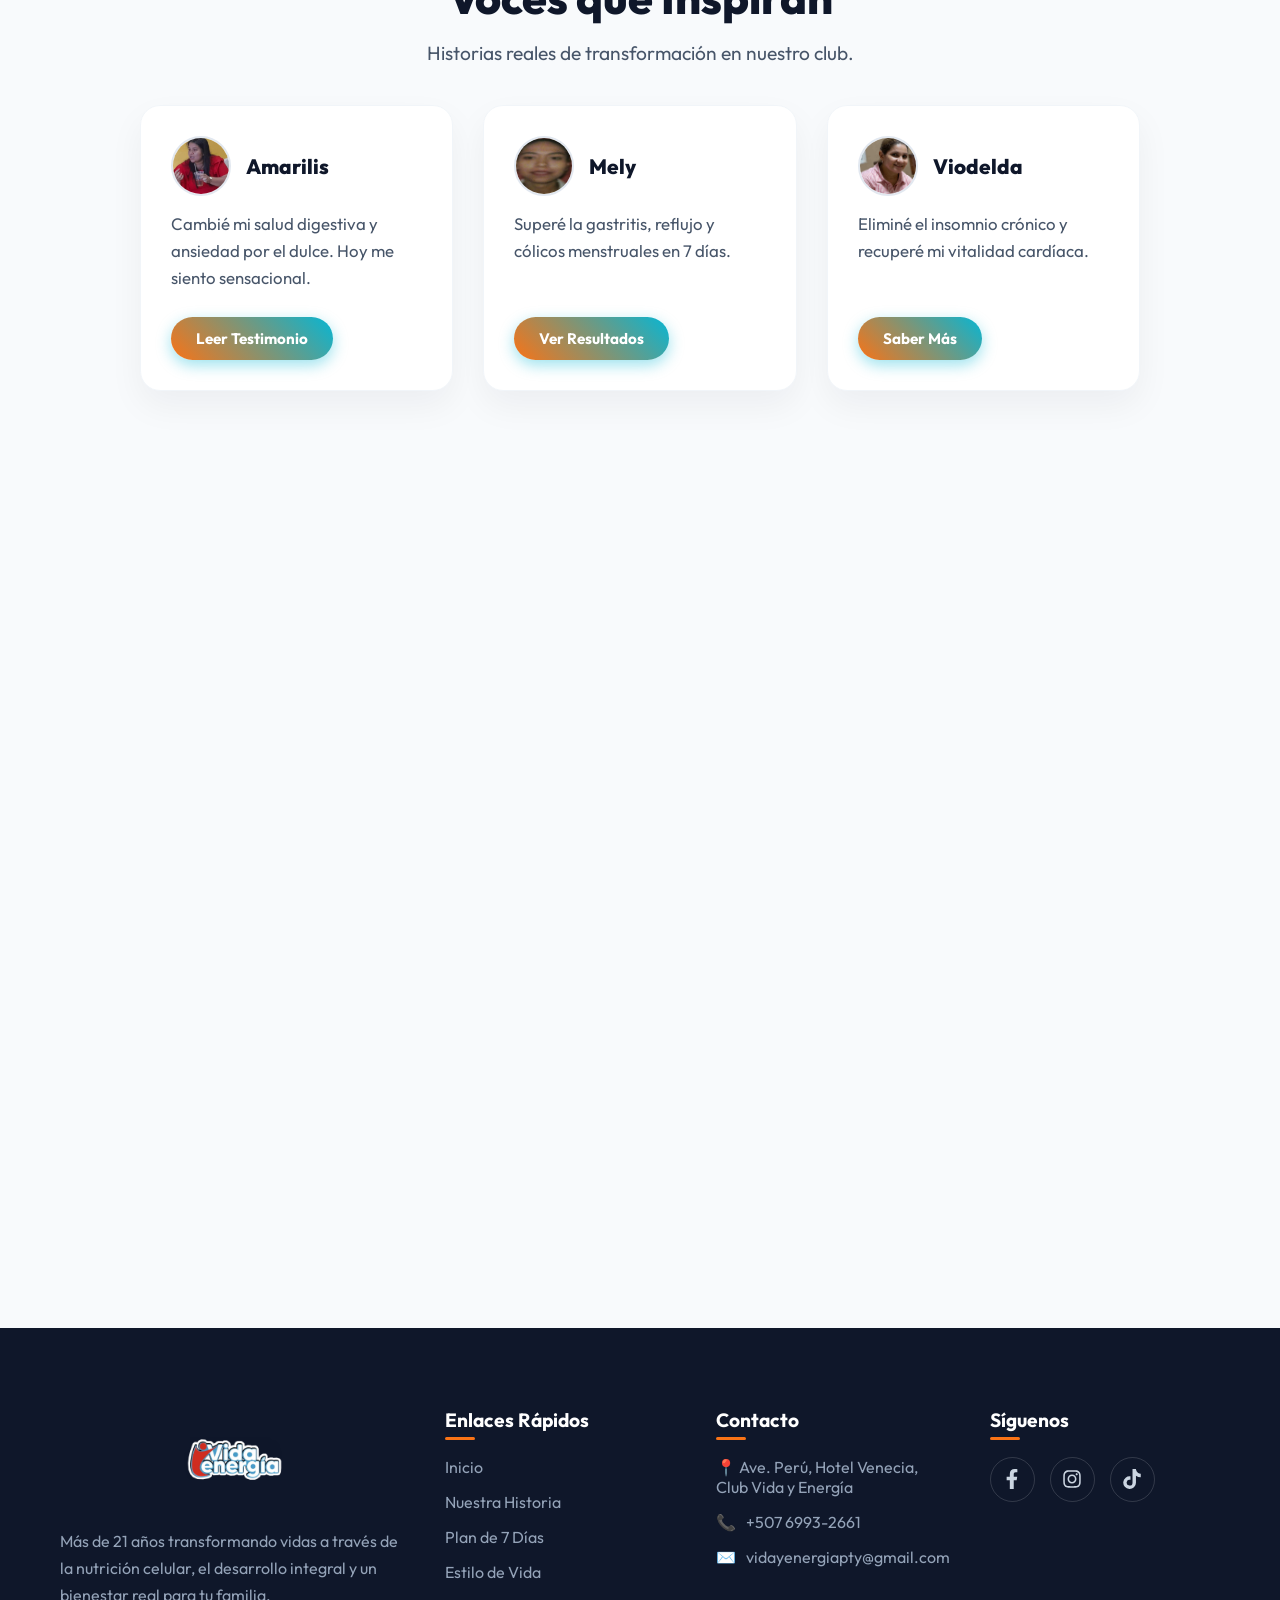
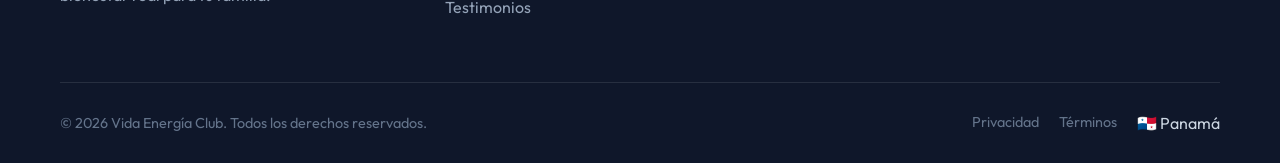
==== commit 45de7ef8: "Update index.html" ====
--- a/index.html
+++ b/index.html
@@ -76,7 +76,7 @@
                     <a href="equipo.html">Ver Comunidad →</a>
                 </div>
                 <div class="previa-card" data-aos="fade-up" data-aos-delay="400">
-                    <img src="https://images.unsplash.com/photo-1533130061792-64b345e4a833?q=80&w=600&auto=format&fit=crop" alt="Estilo de Vida">
+                    <img src="avion.jpg" alt="Estilo de Vida">
                     <h3>Estilo de Vida</h3>
                     <p>Viajes, fiestas, spa faciales y la energía vital que necesitas para disfrutar al máximo.</p>
                     <a href="estilo-vida.html">Ver Aventuras →</a>
